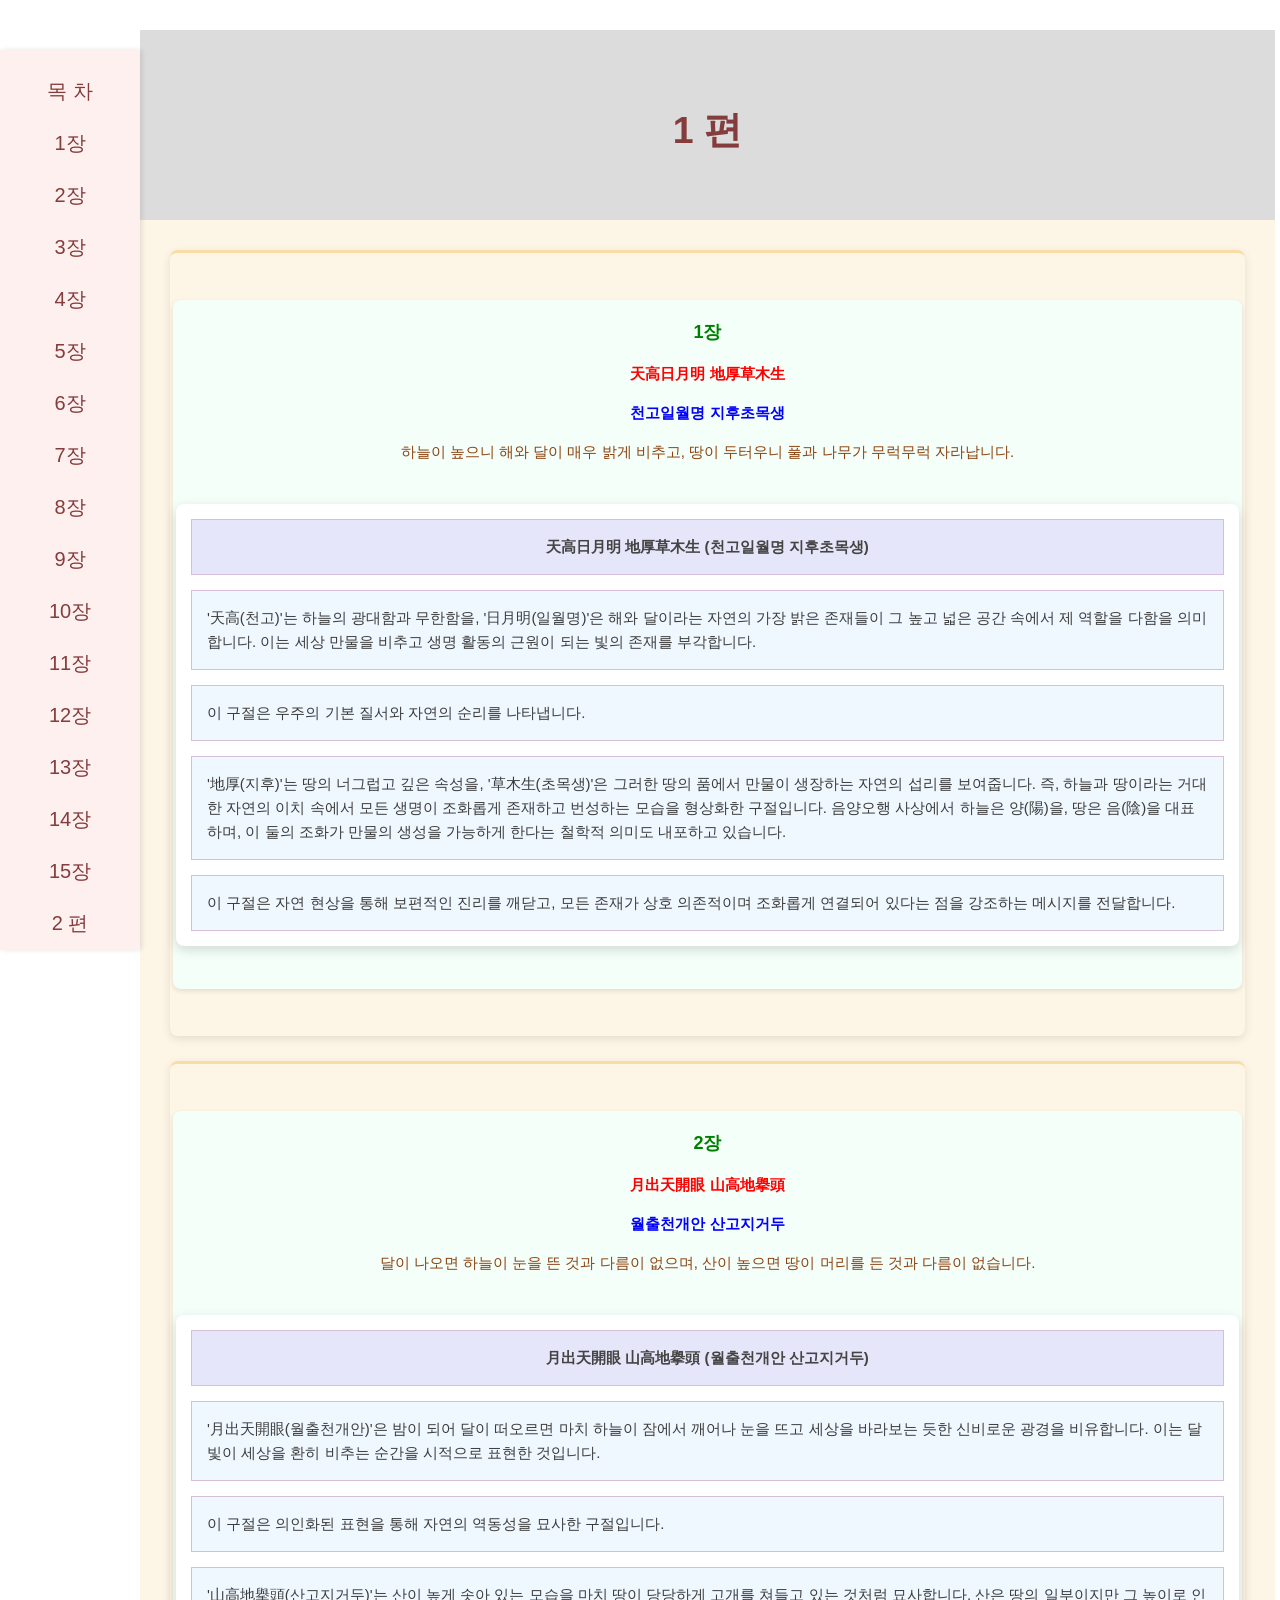
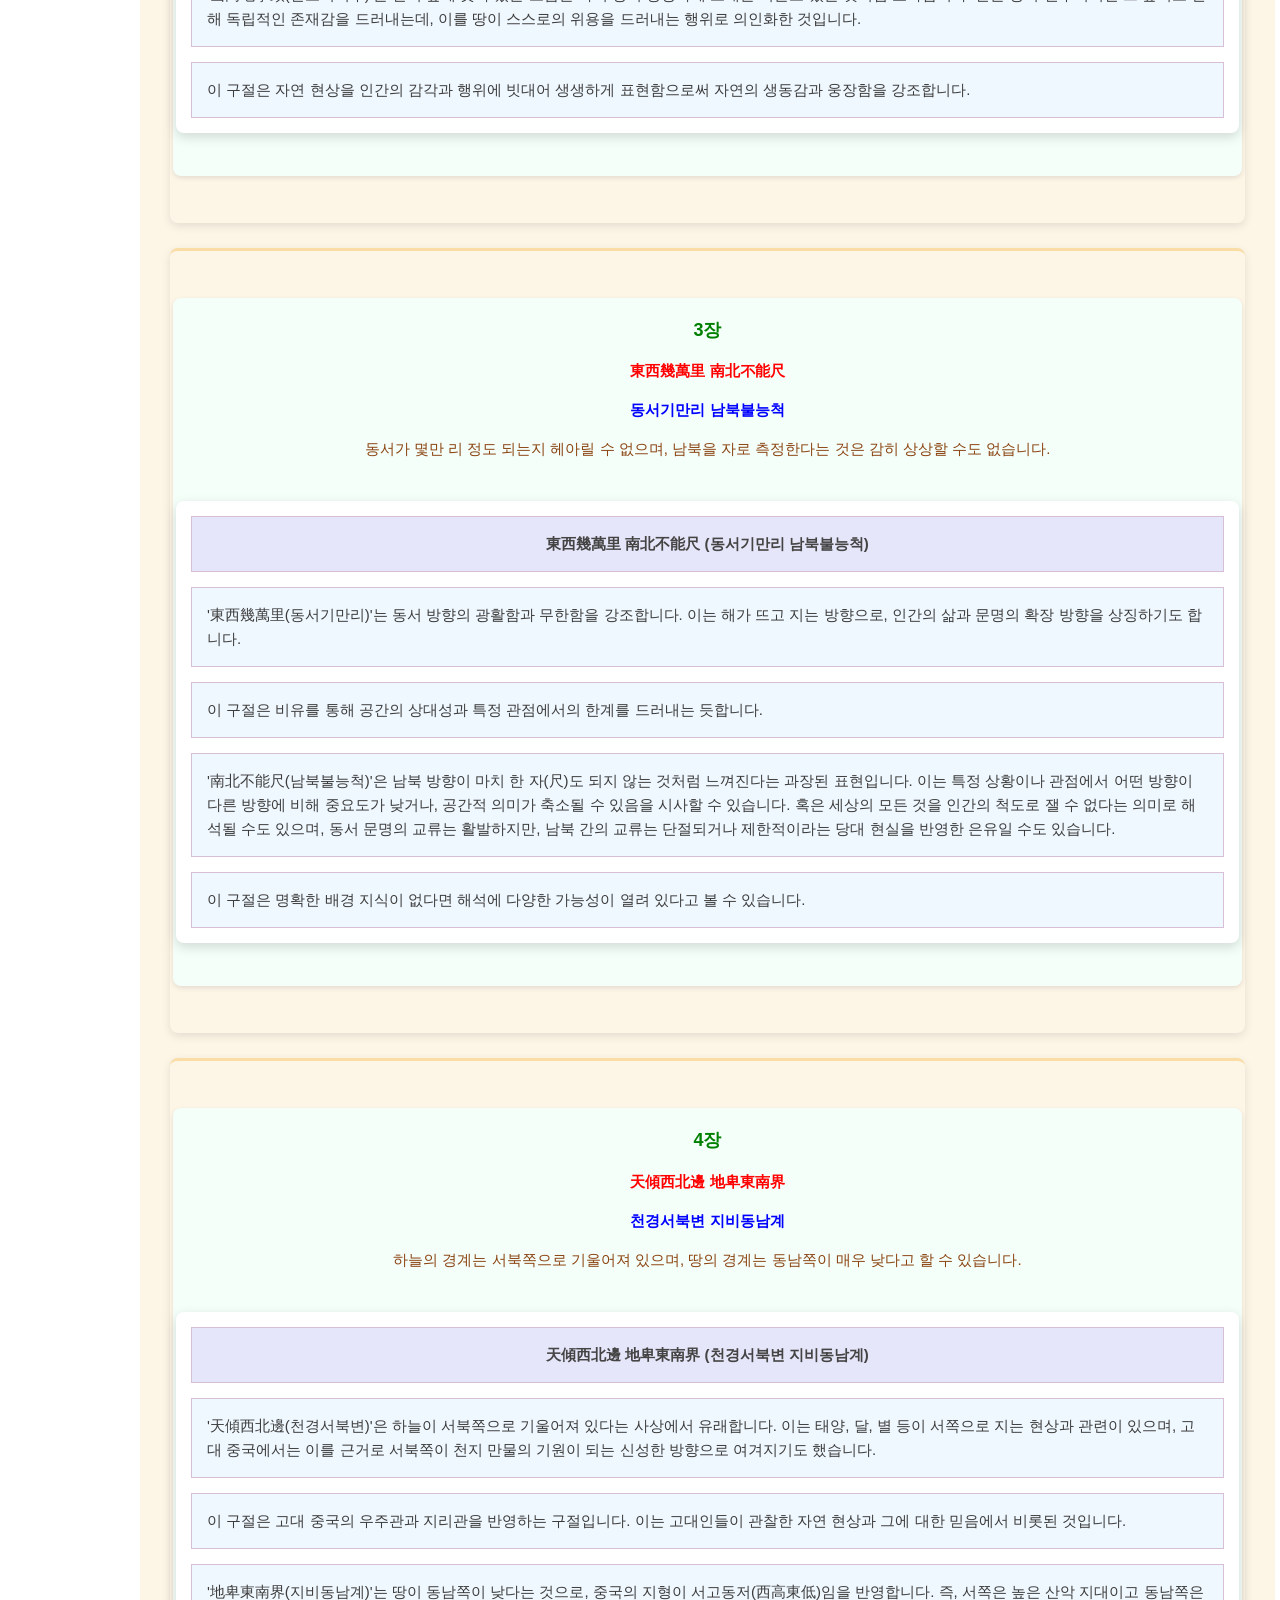
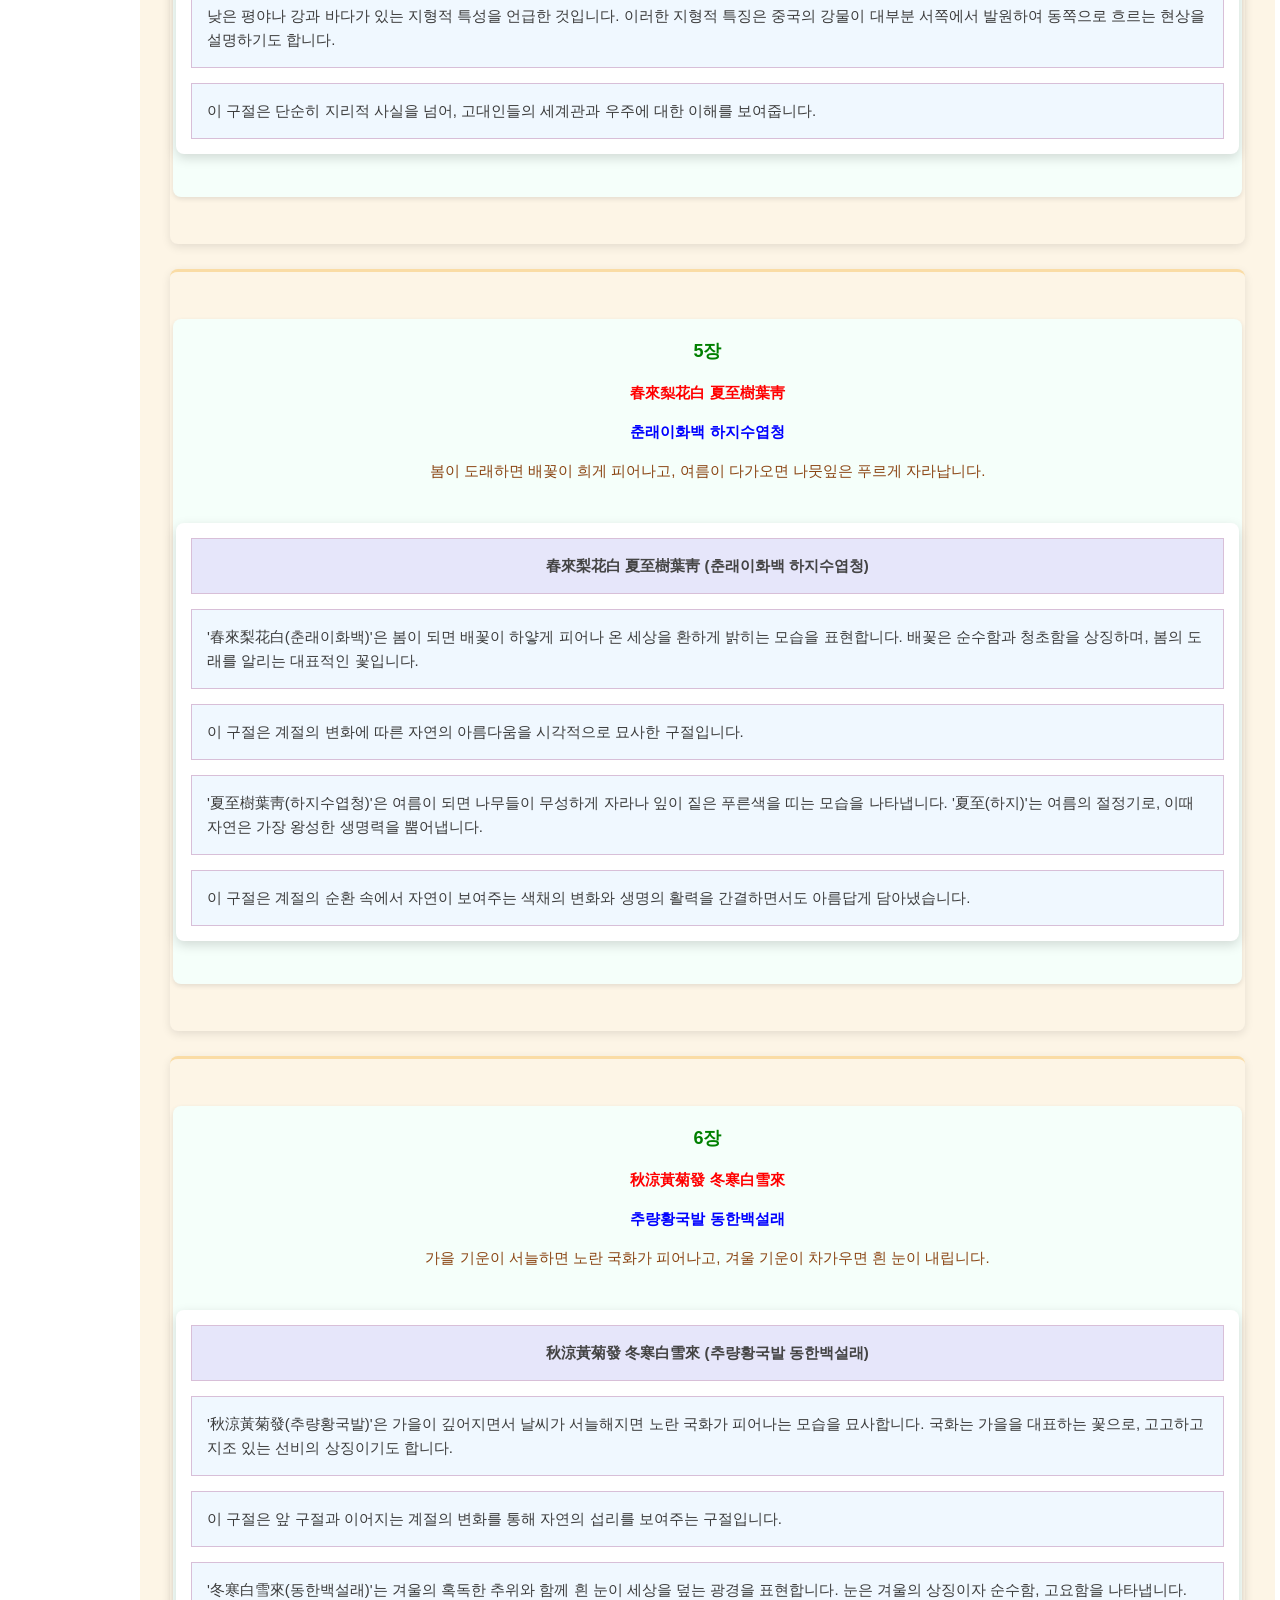
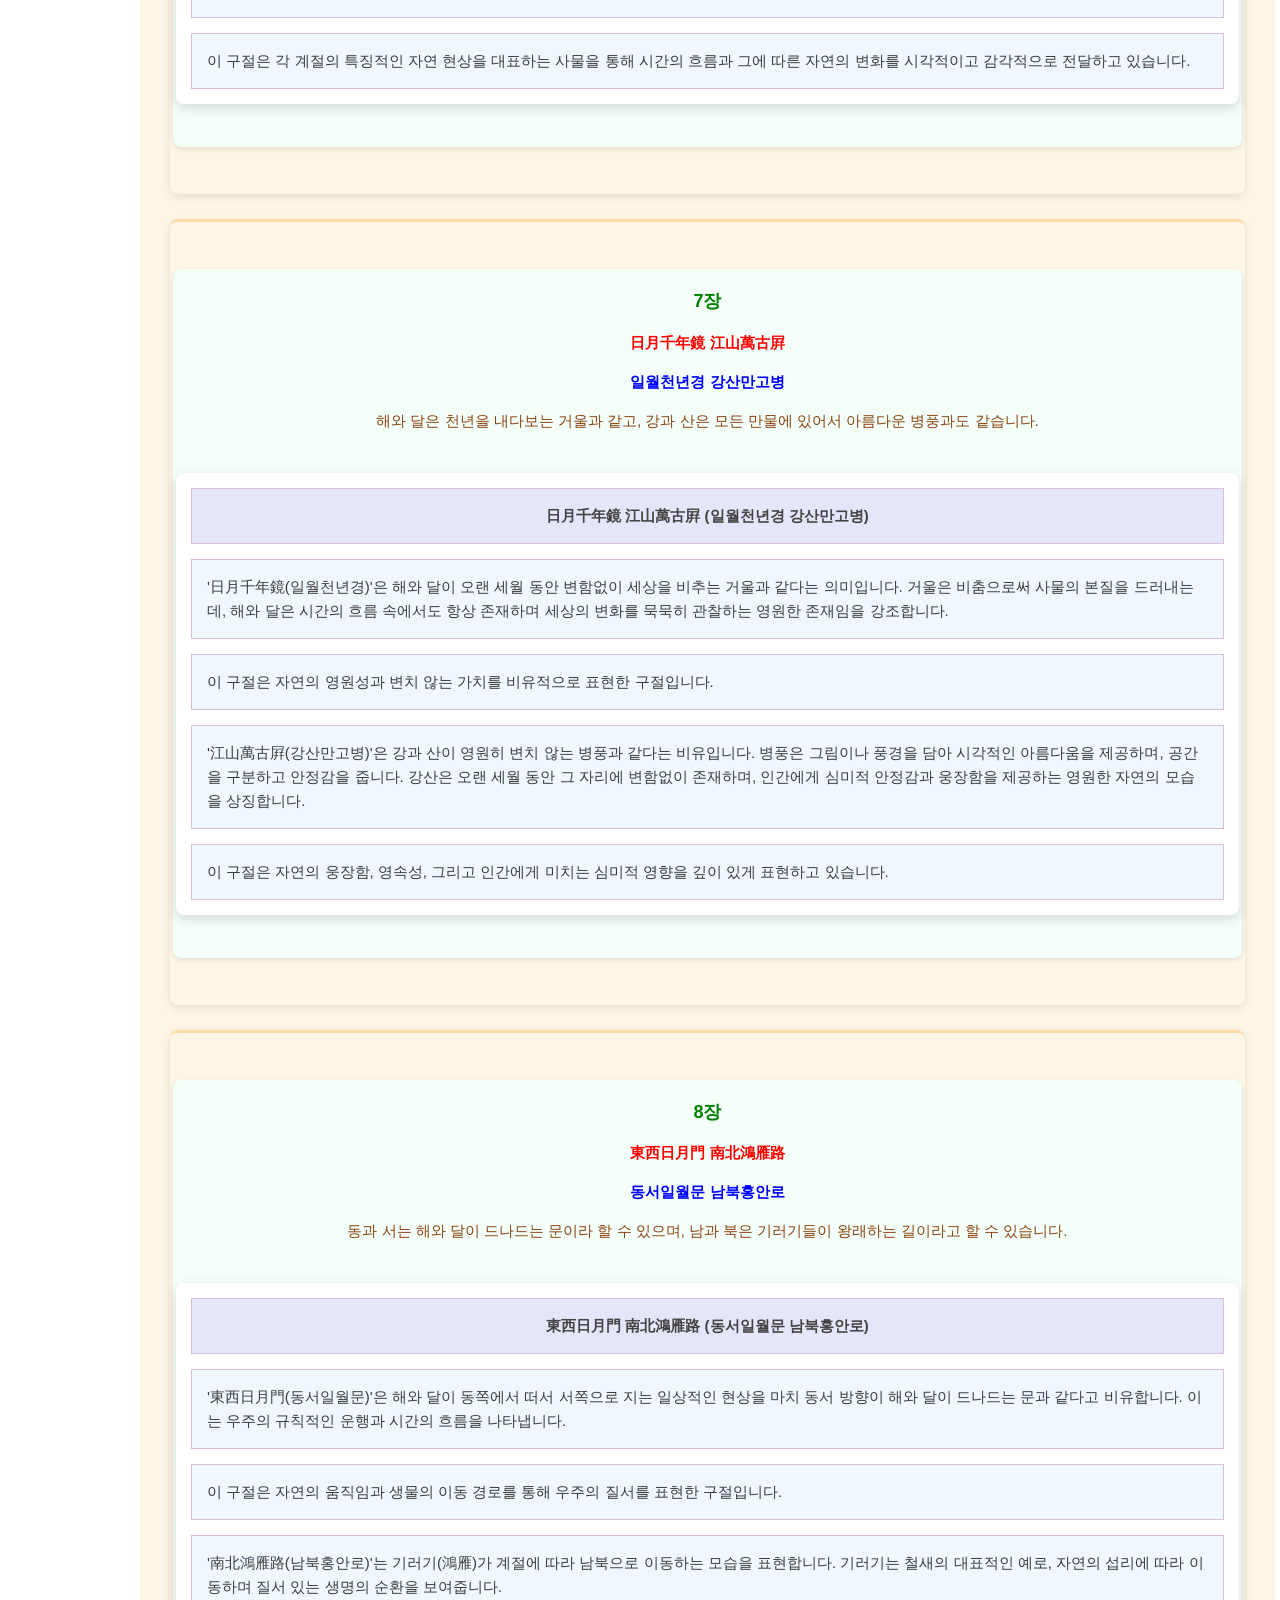
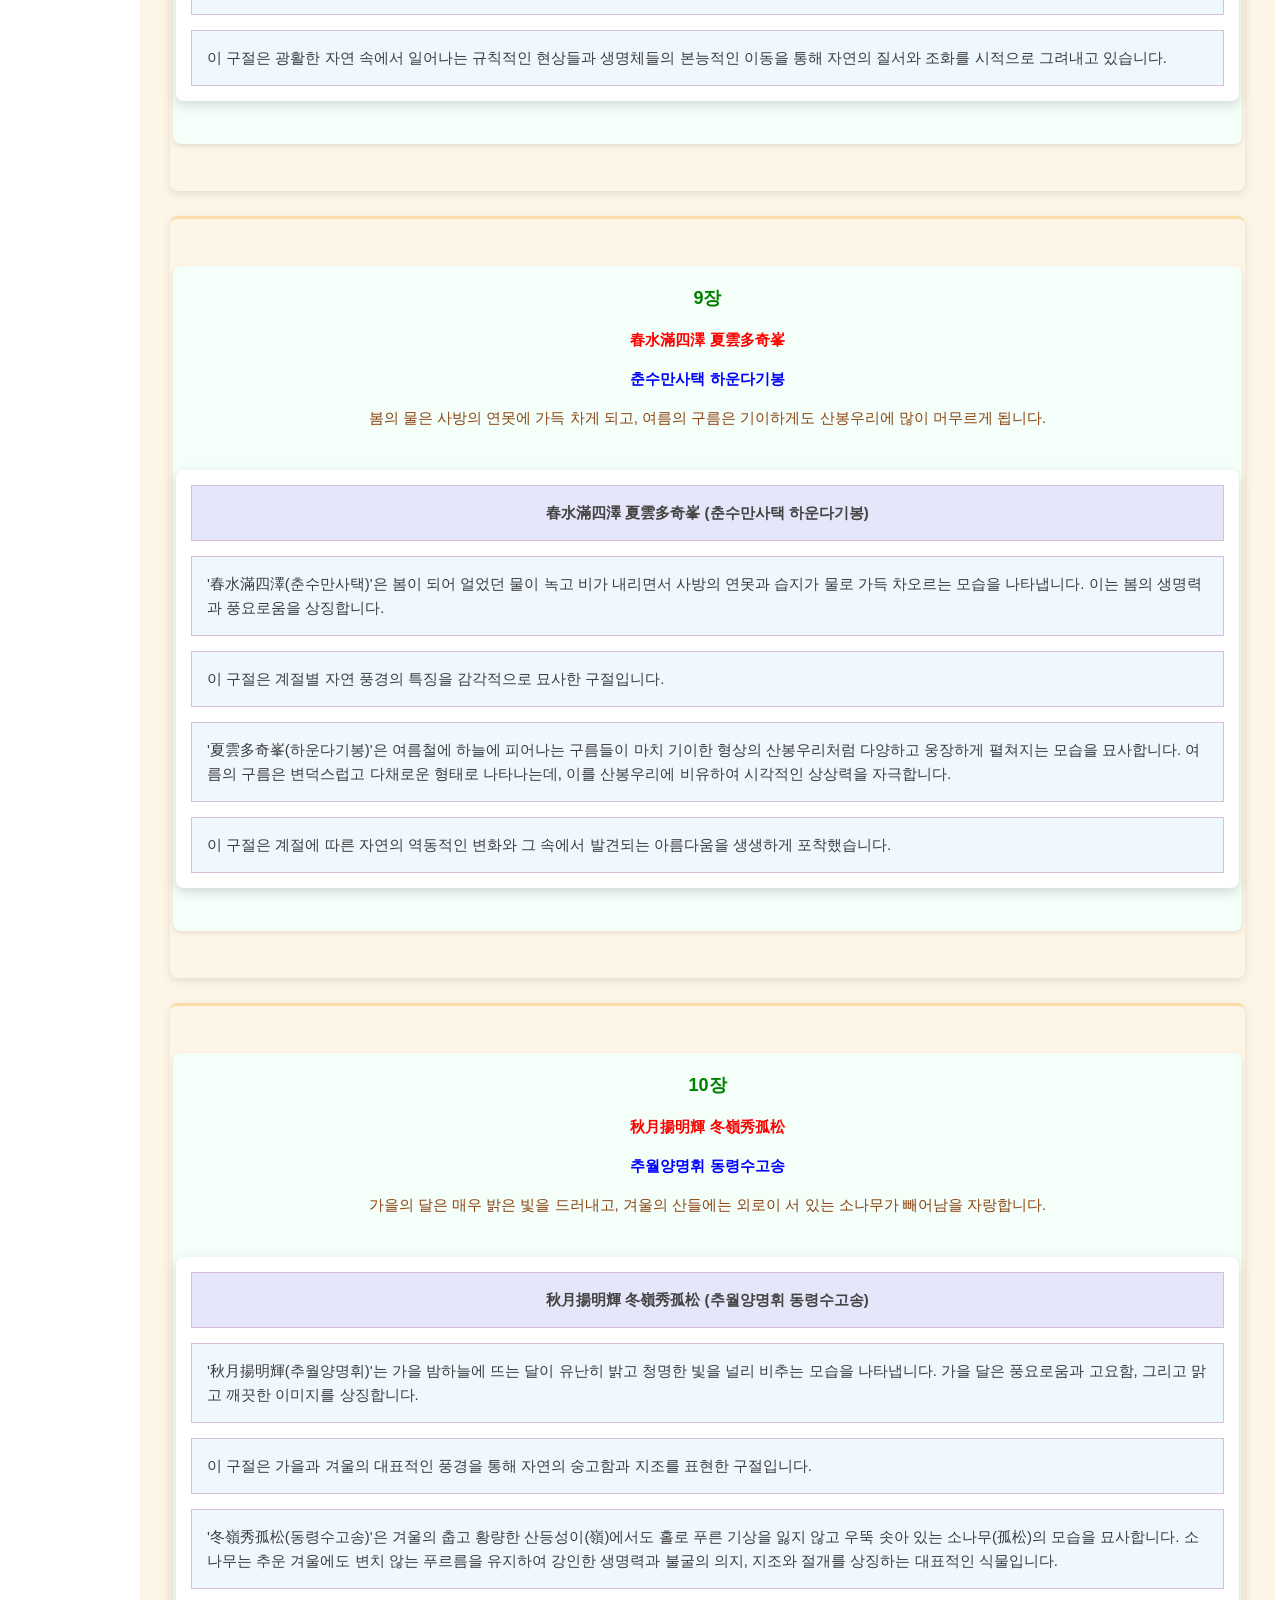
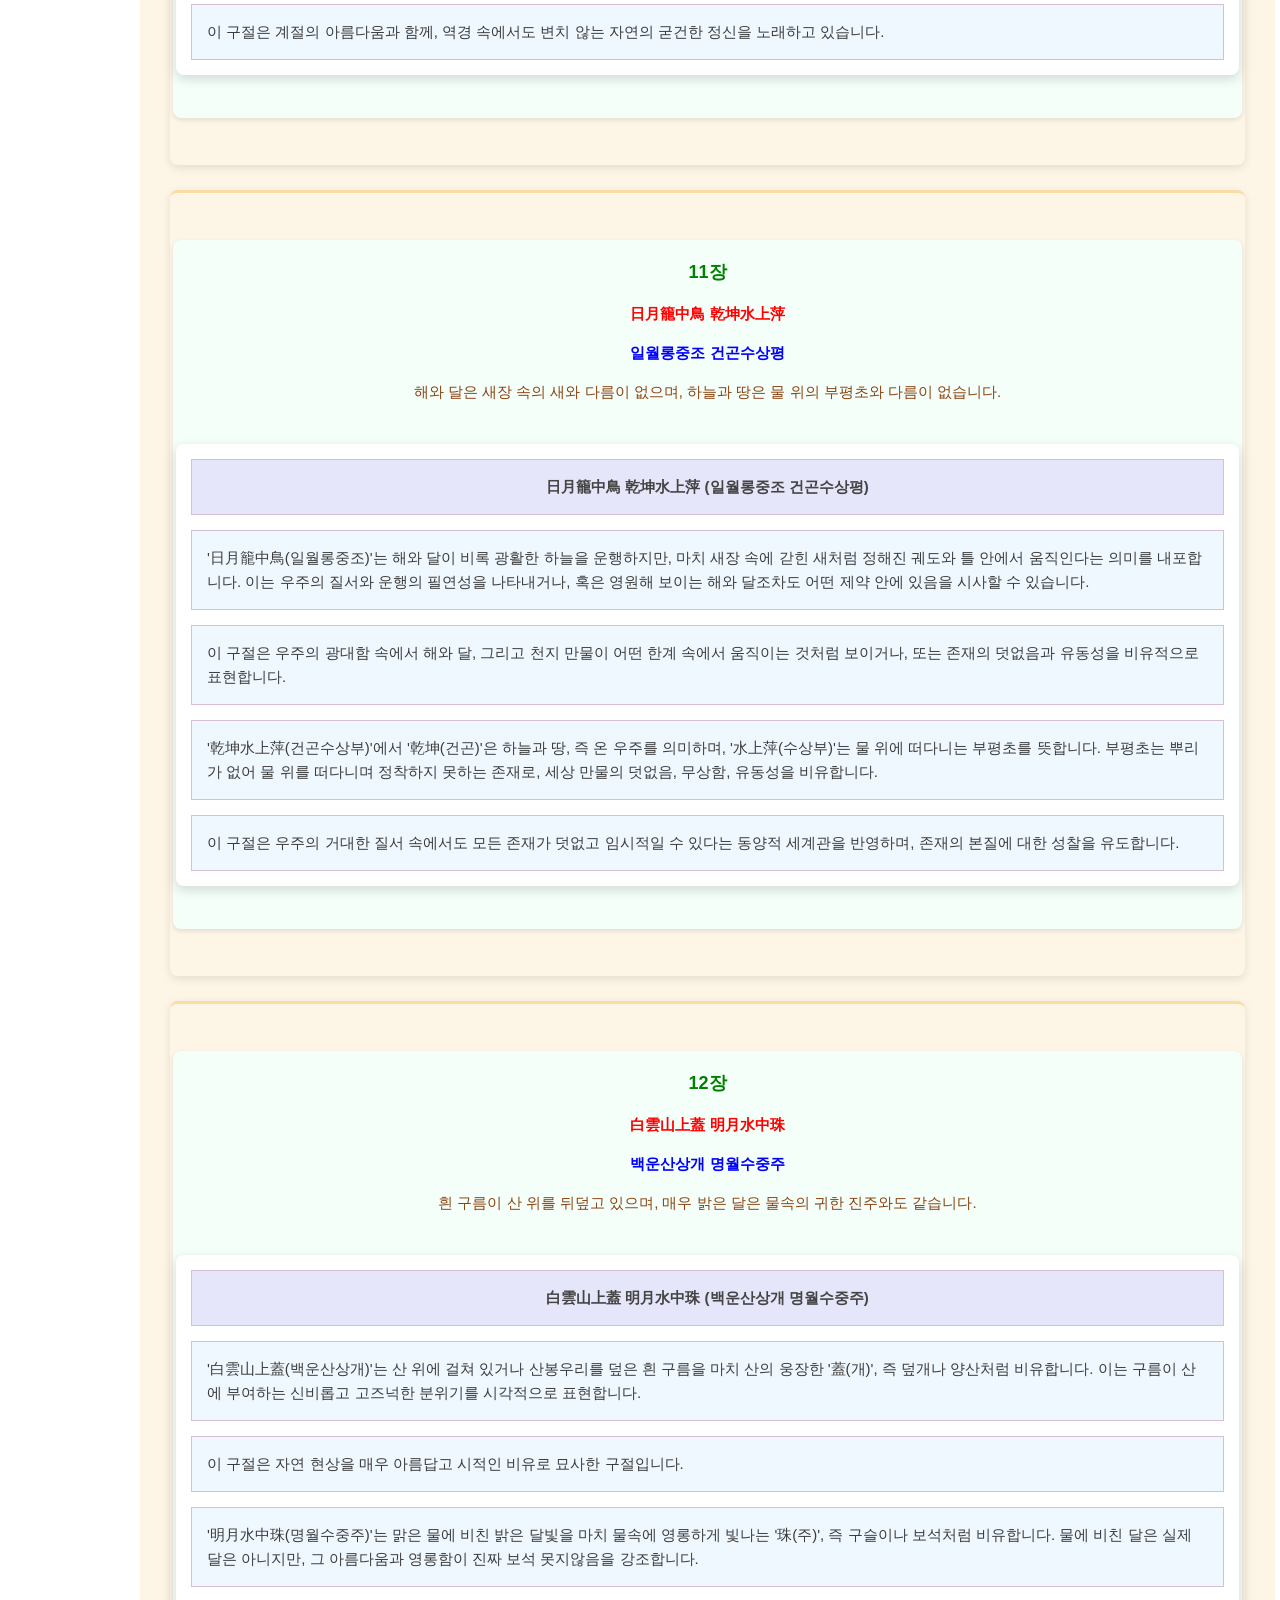
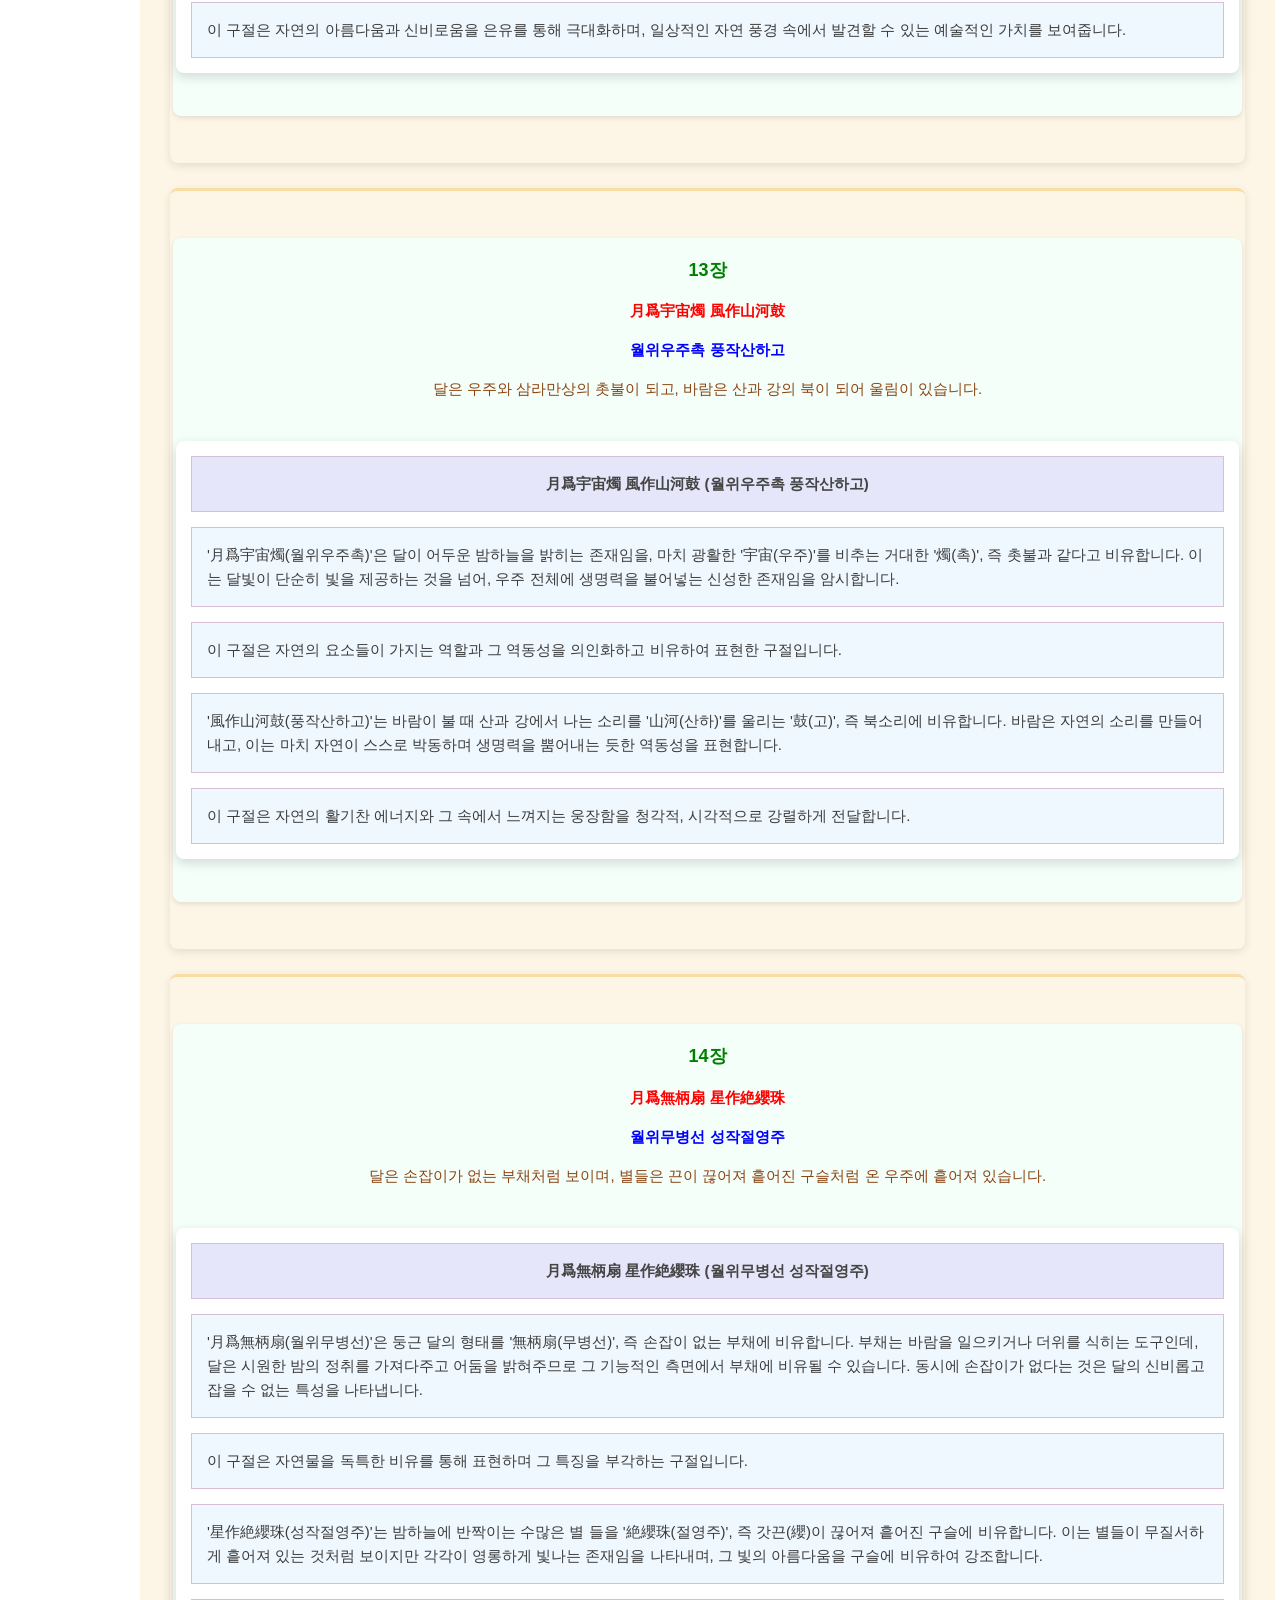
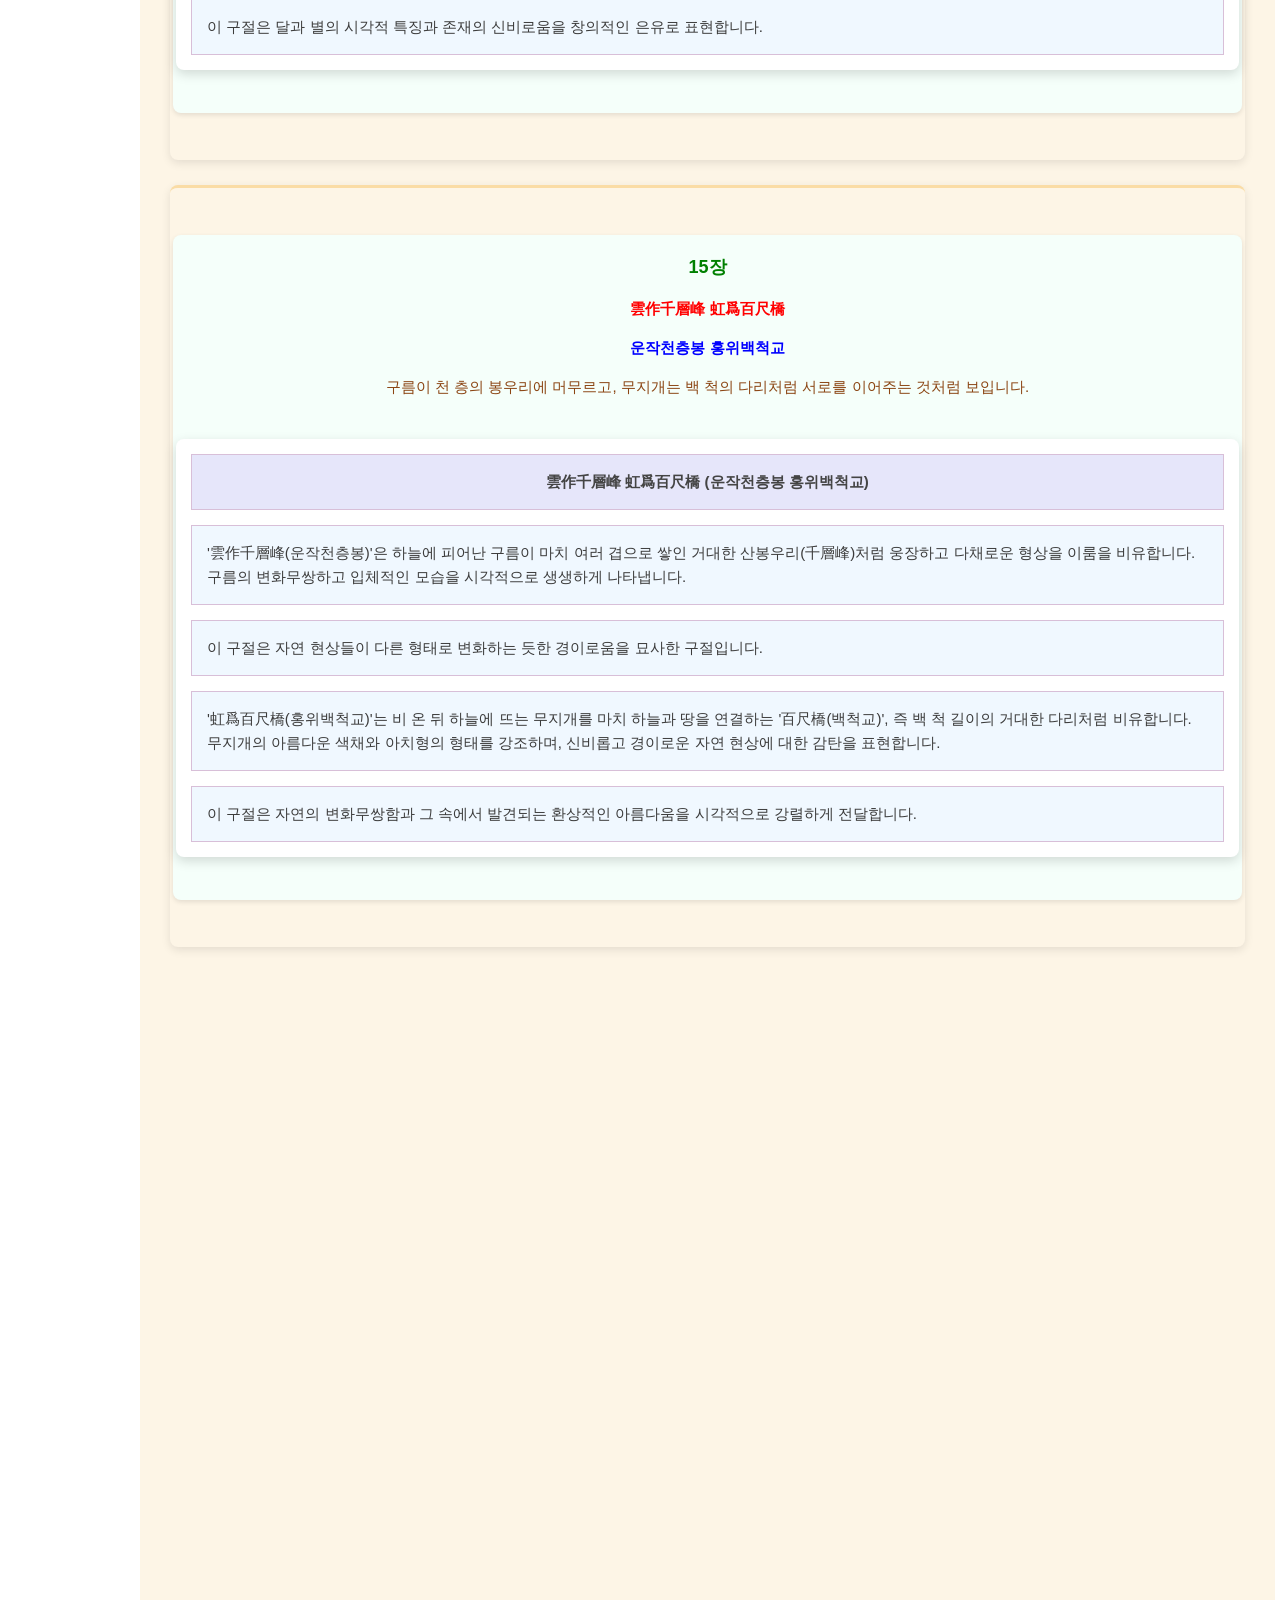
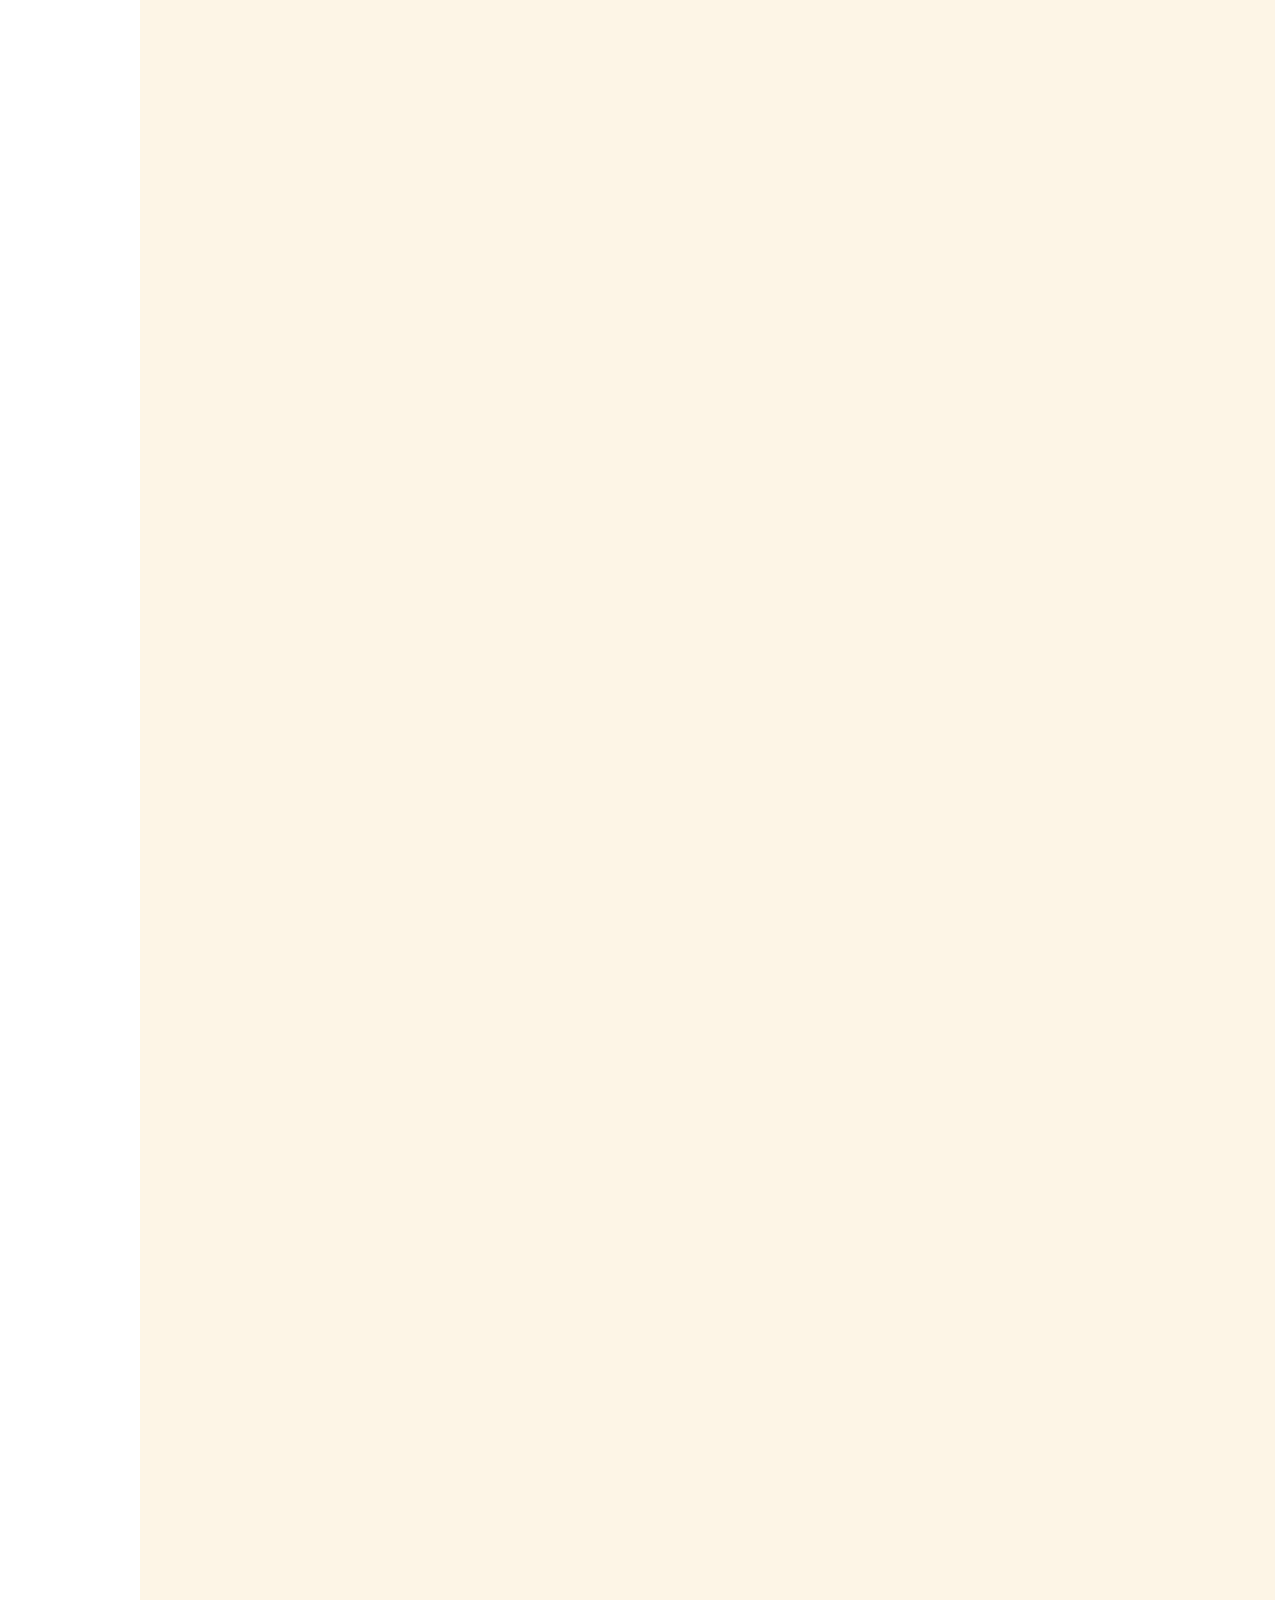
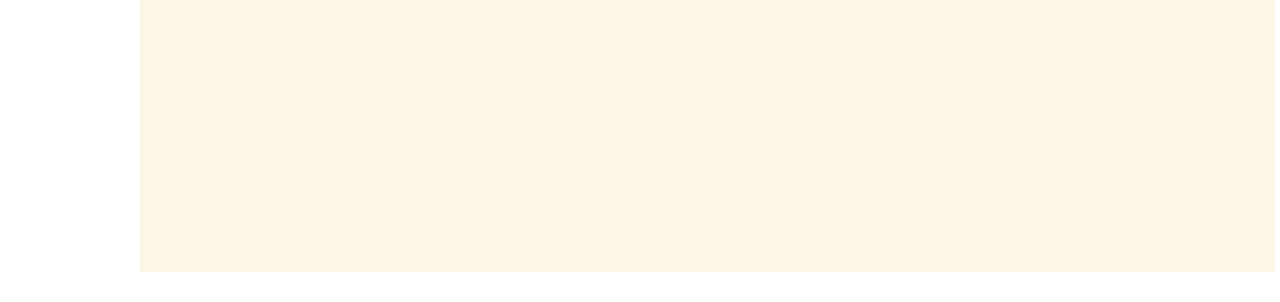
==== contents-1.html @ d99f252d "추구집 업데이트 광고 업데이트" ====
<!DOCTYPE html>
<html lang="ko">
<head>
    <meta charset="UTF-8">
    <meta name="viewport" content="width=device-width, initial-scale=1.0">
    <meta name="description" content="옛날 시인들이 쓴 유명한 시 가운데서 학생들이 본받을 만한 좋은 구절만을 뽑아놓은 작자 미상의 한자교재">
    <!-- Google tag (gtag.js) -->
    <script async src="https://www.googletagmanager.com/gtag/js?id=G-24K3BL5ZW8"></script>
    <script>
        window.dataLayer = window.dataLayer || [];
        function gtag(){dataLayer.push(arguments);}
        gtag('js', new Date());

        gtag('config', 'G-24K3BL5ZW8');
    </script>
    <title>추구집 1편 - 각 구절이 5언 절구로 이루어진 한자교재(원문ㆍ전문ㆍ해설ㆍ뜻풀이)</title>
    <link rel="stylesheet" href="style.css" />
</head>
<body>
  <div class="sidenav">
    <a href="index.html">목 차</a>
    <nav>
      <a href="#section1">1장</a>
      <a href="#section2">2장</a>
      <a href="#section3">3장</a>
      <a href="#section4">4장</a>
      <a href="#section5">5장</a>
      <a href="#section6">6장</a>
      <a href="#section7">7장</a>
      <a href="#section8">8장</a>
      <a href="#section9">9장</a>
      <a href="#section10">10장</a>
      <a href="#section11">11장</a>
      <a href="#section12">12장</a>
      <a href="#section13">13장</a>
      <a href="#section14">14장</a>
      <a href="#section15">15장</a>
      <a href="contents-2.html">2 편</a>
    </nav >
  </div>  

  <div class="main">

    <button onclick="topFunction()" id="myBtn" title="Go to top">Top</button>

    <div style="background-color:#dcdcdc;color:#9E5A5A;padding:30px"><h1>1 편</h1></div>
    <div style="background-color:#FDF5E6;color:#3c3c3c;padding:30px 30px 2500px">
      
      <section id="section1">
          <div class="text_box">
            <p><span id="first" class="js">1장</span></p> 
            <div class="js">天高日月明 地厚草木生</div> 
            <P><span>천고일월명 지후초목생</span></p>
            <p>하늘이 높으니 해와 달이 매우 밝게 비추고, 땅이 두터우니 풀과 나무가 무럭무럭 자라납니다.</p>
            <div2>
            <table>
              <thead>
                  <tr>
                    <th>天高日月明 地厚草木生 (천고일월명 지후초목생)</th>
                  </tr>
              </thead>
              <tbody>
                  <tr>
                    <td>'天高(천고)'는 하늘의 광대함과 무한함을, '日月明(일월명)'은 해와 달이라는 자연의 가장 밝은 존재들이 그 높고 넓은 공간 속에서 제 역할을 다함을 의미합니다. 이는 세상 만물을 비추고 생명 활동의 근원이 되는 빛의 존재를 부각합니다.</td>
                  </tr>
                  <tr>
                    <td>이 구절은 우주의 기본 질서와 자연의 순리를 나타냅니다.</td>
                  </tr>
                  <tr>
                    <td>'地厚(지후)'는 땅의 너그럽고 깊은 속성을, '草木生(초목생)'은 그러한 땅의 품에서 만물이 생장하는 자연의 섭리를 보여줍니다. 즉, 하늘과 땅이라는 거대한 자연의 이치 속에서 모든 생명이 조화롭게 존재하고 번성하는 모습을 형상화한 구절입니다. 음양오행 사상에서 하늘은 양(陽)을, 땅은 음(陰)을 대표하며, 이 둘의 조화가 만물의 생성을 가능하게 한다는 철학적 의미도 내포하고 있습니다.</td>
                  </tr>
                  <tr>
                    <td>이 구절은 자연 현상을 통해 보편적인 진리를 깨닫고, 모든 존재가 상호 의존적이며 조화롭게 연결되어 있다는 점을 강조하는 메시지를 전달합니다.</td>
                  </tr>
              </tbody>
            </table>   
            </div2>
          </div>      
      </section>

      <section id="section2">
          <div class="text_box">
            <p><span id="first" class="js">2장</span></p> 
            <div class="js">月出天開眼 山高地擧頭</div>
            <P><span>월출천개안 산고지거두</span></p> 
            <P>달이 나오면 하늘이 눈을 뜬 것과 다름이 없으며, 산이 높으면 땅이 머리를 든 것과 다름이 없습니다.</p>
            <div2>
            <table>
              <thead>
                  <tr>
                    <th>月出天開眼 山高地擧頭 (월출천개안 산고지거두)</th>
                  </tr>
              </thead>
              <tbody>
                  <tr>
                    <td>'月出天開眼(월출천개안)'은 밤이 되어 달이 떠오르면 마치 하늘이 잠에서 깨어나 눈을 뜨고 세상을 바라보는 듯한 신비로운 광경을 비유합니다. 이는 달빛이 세상을 환히 비추는 순간을 시적으로 표현한 것입니다.</td>
                  </tr>
                  <tr>
                    <td>이 구절은 의인화된 표현을 통해 자연의 역동성을 묘사한 구절입니다.</td>
                  </tr>
                  <tr>
                    <td>'山高地擧頭(산고지거두)'는 산이 높게 솟아 있는 모습을 마치 땅이 당당하게 고개를 쳐들고 있는 것처럼 묘사합니다. 산은 땅의 일부이지만 그 높이로 인해 독립적인 존재감을 드러내는데, 이를 땅이 스스로의 위용을 드러내는 행위로 의인화한 것입니다.</td>
                  </tr>
                   <tr>
                    <td>이 구절은 자연 현상을 인간의 감각과 행위에 빗대어 생생하게 표현함으로써 자연의 생동감과 웅장함을 강조합니다.</td>
                  </tr>
              </tbody>
            </table>   
            </div2>
          </div>
      </section>

      <section id="section3">
          <div class="text_box">
            <p><span id="first" class="js">3장</span></p> 
            <div class="js">東西幾萬里 南北不能尺</div>
            <P><span>동서기만리 남북불능척</span></p> 
            <P>동서가 몇만 리 정도 되는지 헤아릴 수 없으며, 남북을 자로 측정한다는 것은 감히 상상할 수도 없습니다.</p>
            <div2>
            <table>
              <thead>
                  <tr>
                    <th>東西幾萬里 南北不能尺 (동서기만리 남북불능척)</th>
                  </tr>
              </thead>
              <tbody>
                  <tr>
                    <td>'東西幾萬里(동서기만리)'는 동서 방향의 광활함과 무한함을 강조합니다. 이는 해가 뜨고 지는 방향으로, 인간의 삶과 문명의 확장 방향을 상징하기도 합니다.</td>
                  </tr>
                  <tr>
                    <td>이 구절은 비유를 통해 공간의 상대성과 특정 관점에서의 한계를 드러내는 듯합니다.</td>
                  </tr>
                  <tr>
                    <td>'南北不能尺(남북불능척)'은 남북 방향이 마치 한 자(尺)도 되지 않는 것처럼 느껴진다는 과장된 표현입니다. 이는 특정 상황이나 관점에서 어떤 방향이 다른 방향에 비해 중요도가 낮거나, 공간적 의미가 축소될 수 있음을 시사할 수 있습니다. 혹은 세상의 모든 것을 인간의 척도로 잴 수 없다는 의미로 해석될 수도 있으며, 동서 문명의 교류는 활발하지만, 남북 간의 교류는 단절되거나 제한적이라는 당대 현실을 반영한 은유일 수도 있습니다.</td>
                  </tr>
                   <tr>
                    <td>이 구절은 명확한 배경 지식이 없다면 해석에 다양한 가능성이 열려 있다고 볼 수 있습니다.</td>
                  </tr>
              </tbody>
            </table>   
            </div2>
          </div>
      </section>

      <section id="section4">
          <div class="text_box">
            <p><span id="first" class="js">4장</span></p> 
            <div class="js">天傾西北邊 地卑東南界</div> 
            <P><span>천경서북변 지비동남계</span></p>
            <p>하늘의 경계는 서북쪽으로 기울어져 있으며, 땅의 경계는 동남쪽이 매우 낮다고 할 수 있습니다.</p>
            <div2>
            <table>
              <thead>
                  <tr>
                    <th>天傾西北邊 地卑東南界 (천경서북변 지비동남계)</th>
                  </tr>
              </thead>
              <tbody> 
                  <tr>
                    <td>'天傾西北邊(천경서북변)'은 하늘이 서북쪽으로 기울어져 있다는 사상에서 유래합니다. 이는 태양, 달, 별 등이 서쪽으로 지는 현상과 관련이 있으며, 고대 중국에서는 이를 근거로 서북쪽이 천지 만물의 기원이 되는 신성한 방향으로 여겨지기도 했습니다.</td>
                  </tr>
                  <tr>
                    <td>이 구절은 고대 중국의 우주관과 지리관을 반영하는 구절입니다. 이는 고대인들이 관찰한 자연 현상과 그에 대한 믿음에서 비롯된 것입니다.</td>
                  </tr>
                  <tr>
                    <td>'地卑東南界(지비동남계)'는 땅이 동남쪽이 낮다는 것으로, 중국의 지형이 서고동저(西高東低)임을 반영합니다. 즉, 서쪽은 높은 산악 지대이고 동남쪽은 낮은 평야나 강과 바다가 있는 지형적 특성을 언급한 것입니다. 이러한 지형적 특징은 중국의 강물이 대부분 서쪽에서 발원하여 동쪽으로 흐르는 현상을 설명하기도 합니다.</td>
                  </tr>
                   <tr>
                    <td>이 구절은 단순히 지리적 사실을 넘어, 고대인들의 세계관과 우주에 대한 이해를 보여줍니다.</td>
                  </tr>
              </tbody>
            </table>   
            </div2>
          </div>
      </section>
      
      <section id="section5">
          <div class="text_box">
            <p><span id="first" class="js">5장</span></p> 
            <div class="js">春來梨花白 夏至樹葉靑</div> 
            <P><span>춘래이화백 하지수엽청</span></p>
            <p>봄이 도래하면 배꽃이 희게 피어나고, 여름이 다가오면 나뭇잎은 푸르게 자라납니다.</p>
            <div2>
            <table>
              <thead>
                  <tr>
                    <th>春來梨花白 夏至樹葉靑 (춘래이화백 하지수엽청)</th>
                  </tr>
              </thead>
              <tbody> 
                  <tr>
                    <td>'春來梨花白(춘래이화백)'은 봄이 되면 배꽃이 하얗게 피어나 온 세상을 환하게 밝히는 모습을 표현합니다. 배꽃은 순수함과 청초함을 상징하며, 봄의 도래를 알리는 대표적인 꽃입니다.</td>
                  </tr>
                  <tr>
                    <td>이 구절은 계절의 변화에 따른 자연의 아름다움을 시각적으로 묘사한 구절입니다.</td>
                  </tr>
                  <tr>
                    <td>'夏至樹葉靑(하지수엽청)'은 여름이 되면 나무들이 무성하게 자라나 잎이 짙은 푸른색을 띠는 모습을 나타냅니다. '夏至(하지)'는 여름의 절정기로, 이때 자연은 가장 왕성한 생명력을 뿜어냅니다.</td>
                  </tr>
                   <tr>
                    <td>이 구절은 계절의 순환 속에서 자연이 보여주는 색채의 변화와 생명의 활력을 간결하면서도 아름답게 담아냈습니다.</td>
                  </tr>
              </tbody>
            </table>   
            </div2>
          </div>
      </section>

      <section id="section6">
          <div class="text_box">
            <p><span id="first" class="js">6장</span></p> 
            <div class="js">秋涼黃菊發 冬寒白雪來</div> 
            <P><span>추량황국발 동한백설래</span></p>
            <p>가을 기운이 서늘하면 노란 국화가 피어나고, 겨울 기운이 차가우면 흰 눈이 내립니다.</p>
            <div2>
            <table>
              <thead>
                  <tr>
                    <th>秋涼黃菊發 冬寒白雪來 (추량황국발 동한백설래)</th>
                  </tr>
              </thead>
              <tbody>
                  <tr>
                    <td>'秋涼黃菊發(추량황국발)'은 가을이 깊어지면서 날씨가 서늘해지면 노란 국화가 피어나는 모습을 묘사합니다. 국화는 가을을 대표하는 꽃으로, 고고하고 지조 있는 선비의 상징이기도 합니다.</td>
                  </tr>
                  <tr>
                    <td>이 구절은 앞 구절과 이어지는 계절의 변화를 통해 자연의 섭리를 보여주는 구절입니다.</td>
                  </tr>
                  <tr>
                    <td>'冬寒白雪來(동한백설래)'는 겨울의 혹독한 추위와 함께 흰 눈이 세상을 덮는 광경을 표현합니다. 눈은 겨울의 상징이자 순수함, 고요함을 나타냅니다.</td>
                  </tr>
                   <tr>
                    <td>이 구절은 각 계절의 특징적인 자연 현상을 대표하는 사물을 통해 시간의 흐름과 그에 따른 자연의 변화를 시각적이고 감각적으로 전달하고 있습니다.</td>
                  </tr>
              </tbody>
            </table>   
            </div2>
          </div>
      </section>

      <section id="section7">
          <div class="text_box">
            <p><span id="first" class="js">7장</span></p> 
            <div class="js">日月千年鏡 江山萬古屛</div> 
            <P><span>일월천년경 강산만고병</span></p>
            <p>해와 달은 천년을 내다보는 거울과 같고, 강과 산은 모든 만물에 있어서 아름다운 병풍과도 같습니다.</p>
            <div2>
            <table>
              <thead>
                  <tr>
                    <th>日月千年鏡 江山萬古屛 (일월천년경 강산만고병)</th>
                  </tr>
              </thead>
              <tbody>
                  <tr>
                    <td>'日月千年鏡(일월천년경)'은 해와 달이 오랜 세월 동안 변함없이 세상을 비추는 거울과 같다는 의미입니다. 거울은 비춤으로써 사물의 본질을 드러내는데, 해와 달은 시간의 흐름 속에서도 항상 존재하며 세상의 변화를 묵묵히 관찰하는 영원한 존재임을 강조합니다.</td>
                  </tr>
                  <tr>
                    <td>이 구절은 자연의 영원성과 변치 않는 가치를 비유적으로 표현한 구절입니다.</td>
                  </tr>
                  <tr>
                    <td>'江山萬古屛(강산만고병)'은 강과 산이 영원히 변치 않는 병풍과 같다는 비유입니다. 병풍은 그림이나 풍경을 담아 시각적인 아름다움을 제공하며, 공간을 구분하고 안정감을 줍니다. 강산은 오랜 세월 동안 그 자리에 변함없이 존재하며, 인간에게 심미적 안정감과 웅장함을 제공하는 영원한 자연의 모습을 상징합니다.</td>
                  </tr>
                   <tr>
                    <td>이 구절은 자연의 웅장함, 영속성, 그리고 인간에게 미치는 심미적 영향을 깊이 있게 표현하고 있습니다.</td>
                  </tr>
              </tbody>
            </table>   
            </div2>
          </div>
      </section>

      <section id="section8">
          <div class="text_box">
            <p><span id="first" class="js">8장</span></p> 
            <div class="js">東西日月門 南北鴻雁路</div> 
            <P><span>동서일월문 남북홍안로</span></p>
            <p>동과 서는 해와 달이 드나드는 문이라 할 수 있으며, 남과 북은 기러기들이 왕래하는 길이라고 할 수 있습니다.</p>
            <div2>
            <table>
              <thead>
                  <tr>
                    <th>東西日月門 南北鴻雁路 (동서일월문 남북홍안로)</th>
                  </tr>
              </thead>
              <tbody>
                  <tr>
                    <td>'東西日月門(동서일월문)'은 해와 달이 동쪽에서 떠서 서쪽으로 지는 일상적인 현상을 마치 동서 방향이 해와 달이 드나드는 문과 같다고 비유합니다. 이는 우주의 규칙적인 운행과 시간의 흐름을 나타냅니다.</td>
                  </tr>
                  <tr>
                    <td>이 구절은 자연의 움직임과 생물의 이동 경로를 통해 우주의 질서를 표현한 구절입니다.</td>
                  </tr>
                  <tr>
                    <td>'南北鴻雁路(남북홍안로)'는 기러기(鴻雁)가 계절에 따라 남북으로 이동하는 모습을 표현합니다. 기러기는 철새의 대표적인 예로, 자연의 섭리에 따라 이동하며 질서 있는 생명의 순환을 보여줍니다.</td>
                  </tr>
                   <tr>
                    <td>이 구절은 광활한 자연 속에서 일어나는 규칙적인 현상들과 생명체들의 본능적인 이동을 통해 자연의 질서와 조화를 시적으로 그려내고 있습니다.</td>
                  </tr>
              </tbody>
            </table>   
            </div2>
          </div>
      </section>

      <section id="section9">
          <div class="text_box">
            <p><span id="first" class="js">9장</span></p> 
            <div class="js">春水滿四澤 夏雲多奇峯</div> 
            <P><span>춘수만사택 하운다기봉</span></p>
            <p>봄의 물은 사방의 연못에 가득 차게 되고, 여름의 구름은 기이하게도 산봉우리에 많이 머무르게 됩니다.</p>
            <div2>
            <table>
              <thead>
                  <tr>
                    <th>春水滿四澤 夏雲多奇峯 (춘수만사택 하운다기봉)</th>
                  </tr>
              </thead>
              <tbody>
                  <tr>
                    <td>'春水滿四澤(춘수만사택)'은 봄이 되어 얼었던 물이 녹고 비가 내리면서 사방의 연못과 습지가 물로 가득 차오르는 모습을 나타냅니다. 이는 봄의 생명력과 풍요로움을 상징합니다.</td>
                  </tr>
                  <tr>
                    <td>이 구절은 계절별 자연 풍경의 특징을 감각적으로 묘사한 구절입니다.</td>
                  </tr>
                  <tr>
                    <td>'夏雲多奇峯(하운다기봉)'은 여름철에 하늘에 피어나는 구름들이 마치 기이한 형상의 산봉우리처럼 다양하고 웅장하게 펼쳐지는 모습을 묘사합니다. 여름의 구름은 변덕스럽고 다채로운 형태로 나타나는데, 이를 산봉우리에 비유하여 시각적인 상상력을 자극합니다.</td>
                  </tr>
                   <tr>
                    <td>이 구절은 계절에 따른 자연의 역동적인 변화와 그 속에서 발견되는 아름다움을 생생하게 포착했습니다.</td>
                  </tr>
              </tbody>
            </table>   
            </div2>
          </div>
      </section>

      <section id="section10">
          <div class="text_box">
            <p><span id="first" class="js">10장</span></p> 
            <div class="js">秋月揚明輝 冬嶺秀孤松</div> 
            <P><span>추월양명휘 동령수고송</span></p>
            <p>가을의 달은 매우 밝은 빛을 드러내고, 겨울의 산들에는 외로이 서 있는 소나무가 빼어남을 자랑합니다.</p>
            <div2>
            <table>
              <thead>
                  <tr>
                    <th>秋月揚明輝 冬嶺秀孤松 (추월양명휘 동령수고송)</th>
                  </tr>
              </thead>
              <tbody>
                  <tr>
                    <td>'秋月揚明輝(추월양명휘)'는 가을 밤하늘에 뜨는 달이 유난히 밝고 청명한 빛을 널리 비추는 모습을 나타냅니다. 가을 달은 풍요로움과 고요함, 그리고 맑고 깨끗한 이미지를 상징합니다.</td>
                  </tr>
                   <tr>
                    <td>이 구절은 가을과 겨울의 대표적인 풍경을 통해 자연의 숭고함과 지조를 표현한 구절입니다.</td>
                  </tr>
                  <tr>
                    <td>'冬嶺秀孤松(동령수고송)'은 겨울의 춥고 황량한 산등성이(嶺)에서도 홀로 푸른 기상을 잃지 않고 우뚝 솟아 있는 소나무(孤松)의 모습을 묘사합니다. 소나무는 추운 겨울에도 변치 않는 푸르름을 유지하여 강인한 생명력과 불굴의 의지, 지조와 절개를 상징하는 대표적인 식물입니다.</td>
                  </tr>
                   <tr>
                    <td>이 구절은 계절의 아름다움과 함께, 역경 속에서도 변치 않는 자연의 굳건한 정신을 노래하고 있습니다.</td>
                  </tr>
              </tbody>
            </table>   
            </div2>
          </div>
      </section>

      <section id="section11">
          <div class="text_box">
            <p><span id="first" class="js">11장</span></p> 
            <div class="js">日月籠中鳥 乾坤水上萍</div> 
            <P><span>일월롱중조 건곤수상평</span></p>
            <p>해와 달은 새장 속의 새와 다름이 없으며, 하늘과 땅은 물 위의 부평초와 다름이 없습니다.</p>
            <div2>
            <table>
              <thead>
                  <tr>
                    <th>日月籠中鳥 乾坤水上萍 (일월롱중조 건곤수상평)</th>
                  </tr>
              </thead>
              <tbody>
                  <tr>
                    <td>'日月籠中鳥(일월롱중조)'는 해와 달이 비록 광활한 하늘을 운행하지만, 마치 새장 속에 갇힌 새처럼 정해진 궤도와 틀 안에서 움직인다는 의미를 내포합니다. 이는 우주의 질서와 운행의 필연성을 나타내거나, 혹은 영원해 보이는 해와 달조차도 어떤 제약 안에 있음을 시사할 수 있습니다.</td>
                  </tr>
                  <tr>
                    <td>이 구절은 우주의 광대함 속에서 해와 달, 그리고 천지 만물이 어떤 한계 속에서 움직이는 것처럼 보이거나, 또는 존재의 덧없음과 유동성을 비유적으로 표현합니다.</td>
                  </tr>
                  <tr>
                    <td>'乾坤水上萍(건곤수상부)'에서 '乾坤(건곤)'은 하늘과 땅, 즉 온 우주를 의미하며, '水上萍(수상부)'는 물 위에 떠다니는 부평초를 뜻합니다. 부평초는 뿌리가 없어 물 위를 떠다니며 정착하지 못하는 존재로, 세상 만물의 덧없음, 무상함, 유동성을 비유합니다.</td>
                  </tr>
                   <tr>
                    <td>이 구절은 우주의 거대한 질서 속에서도 모든 존재가 덧없고 임시적일 수 있다는 동양적 세계관을 반영하며, 존재의 본질에 대한 성찰을 유도합니다.</td>
                  </tr>
              </tbody>
            </table>   
            </div2>
          </div>
      </section>

      <section id="section12">
          <div class="text_box">
            <p><span id="first" class="js">12장</span></p> 
            <div class="js">白雲山上蓋 明月水中珠</div> 
            <P><span>백운산상개 명월수중주</span></p>
            <p>흰 구름이 산 위를 뒤덮고 있으며, 매우 밝은 달은 물속의 귀한 진주와도 같습니다.</p>
            <div2>
            <table>
              <thead>
                  <tr>
                    <th>白雲山上蓋 明月水中珠 (백운산상개 명월수중주)</th>
                  </tr>
              </thead>
              <tbody>
                  <tr>
                    <td>'白雲山上蓋(백운산상개)'는 산 위에 걸쳐 있거나 산봉우리를 덮은 흰 구름을 마치 산의 웅장한 '蓋(개)', 즉 덮개나 양산처럼 비유합니다. 이는 구름이 산에 부여하는 신비롭고 고즈넉한 분위기를 시각적으로 표현합니다.</td>
                  </tr>
                  <tr>
                    <td>이 구절은 자연 현상을 매우 아름답고 시적인 비유로 묘사한 구절입니다.</td>
                  </tr>
                  <tr>
                    <td>'明月水中珠(명월수중주)'는 맑은 물에 비친 밝은 달빛을 마치 물속에 영롱하게 빛나는 '珠(주)', 즉 구슬이나 보석처럼 비유합니다. 물에 비친 달은 실제 달은 아니지만, 그 아름다움과 영롱함이 진짜 보석 못지않음을 강조합니다.</td>
                  </tr>
                   <tr>
                    <td>이 구절은 자연의 아름다움과 신비로움을 은유를 통해 극대화하며, 일상적인 자연 풍경 속에서 발견할 수 있는 예술적인 가치를 보여줍니다.</td>
                  </tr>
              </tbody>
            </table>   
            </div2>
          </div>
      </section>

      <section id="section13">
          <div class="text_box">
            <p><span id="first" class="js">13장</span></p> 
            <div class="js">月爲宇宙燭 風作山河鼓</div> 
            <P><span>월위우주촉 풍작산하고</span></p>
            <p>달은 우주와 삼라만상의 촛불이 되고, 바람은 산과 강의 북이 되어 울림이 있습니다.</p>
            <div2>
            <table>
              <thead>
                  <tr>
                    <th>月爲宇宙燭 風作山河鼓 (월위우주촉 풍작산하고)</th>
                  </tr>
              </thead>
              <tbody>
                  <tr>
                    <td>'月爲宇宙燭(월위우주촉)'은 달이 어두운 밤하늘을 밝히는 존재임을, 마치 광활한 '宇宙(우주)'를 비추는 거대한 '燭(촉)', 즉 촛불과 같다고 비유합니다. 이는 달빛이 단순히 빛을 제공하는 것을 넘어, 우주 전체에 생명력을 불어넣는 신성한 존재임을 암시합니다.</td>
                  </tr>
                  <tr>
                    <td>이 구절은 자연의 요소들이 가지는 역할과 그 역동성을 의인화하고 비유하여 표현한 구절입니다.</td>
                  </tr>
                  <tr>
                    <td>'風作山河鼓(풍작산하고)'는 바람이 불 때 산과 강에서 나는 소리를 '山河(산하)'를 울리는 '鼓(고)', 즉 북소리에 비유합니다. 바람은 자연의 소리를 만들어내고, 이는 마치 자연이 스스로 박동하며 생명력을 뿜어내는 듯한 역동성을 표현합니다.</td>
                  </tr>
                   <tr>
                    <td>이 구절은 자연의 활기찬 에너지와 그 속에서 느껴지는 웅장함을 청각적, 시각적으로 강렬하게 전달합니다.</td>
                  </tr>
              </tbody>
            </table>   
            </div2>
          </div>
      </section>

      <section id="section14">
          <div class="text_box">
            <p><span id="first" class="js">14장</span></p> 
            <div class="js">月爲無柄扇 星作絶纓珠</div> 
            <P><span>월위무병선 성작절영주</span></p>
            <p>달은 손잡이가 없는 부채처럼 보이며, 별들은 끈이 끊어져 흩어진 구슬처럼 온 우주에 흩어져 있습니다.</p>
            <div2>
            <table>
              <thead>
                  <tr>
                    <th>月爲無柄扇 星作絶纓珠 (월위무병선 성작절영주)</th>
                  </tr>
              </thead>
              <tbody>
                  <tr>
                    <td>'月爲無柄扇(월위무병선)'은 둥근 달의 형태를 '無柄扇(무병선)', 즉 손잡이 없는 부채에 비유합니다. 부채는 바람을 일으키거나 더위를 식히는 도구인데, 달은 시원한 밤의 정취를 가져다주고 어둠을 밝혀주므로 그 기능적인 측면에서 부채에 비유될 수 있습니다. 동시에 손잡이가 없다는 것은 달의 신비롭고 잡을 수 없는 특성을 나타냅니다.</td>
                  </tr>
                  <tr>
                    <td>이 구절은 자연물을 독특한 비유를 통해 표현하며 그 특징을 부각하는 구절입니다.</td>
                  </tr>
                  <tr>
                    <td>'星作絶纓珠(성작절영주)'는 밤하늘에 반짝이는 수많은 별 들을 '絶纓珠(절영주)', 즉 갓끈(纓)이 끊어져 흩어진 구슬에 비유합니다. 이는 별들이 무질서하게 흩어져 있는 것처럼 보이지만 각각이 영롱하게 빛나는 존재임을 나타내며, 그 빛의 아름다움을 구슬에 비유하여 강조합니다.</td>
                  </tr>
                   <tr>
                    <td>이 구절은 달과 별의 시각적 특징과 존재의 신비로움을 창의적인 은유로 표현합니다.</td>
                  </tr>
              </tbody>
            </table>   
            </div2>
          </div>
      </section>

      <section id="section15">
          <div class="text_box">
            <p><span id="first" class="js">15장</span></p> 
            <div class="js">雲作千層峰 虹爲百尺橋</div>
            <P><span>운작천층봉 홍위백척교</span></p>
            <p>구름이 천 층의 봉우리에 머무르고, 무지개는 백 척의 다리처럼 서로를 이어주는 것처럼 보입니다.</p>
            <div2>
            <table>
              <thead>
                  <tr>
                    <th>雲作千層峰 虹爲百尺橋 (운작천층봉 홍위백척교)</th>
                  </tr>
              </thead>
              <tbody>
                  <tr>
                    <td>'雲作千層峰(운작천층봉)'은 하늘에 피어난 구름이 마치 여러 겹으로 쌓인 거대한 산봉우리(千層峰)처럼 웅장하고 다채로운 형상을 이룸을 비유합니다. 구름의 변화무쌍하고 입체적인 모습을 시각적으로 생생하게 나타냅니다.</td>
                  </tr>
                  <tr>
                    <td>이 구절은 자연 현상들이 다른 형태로 변화하는 듯한 경이로움을 묘사한 구절입니다.</td>
                  </tr>
                  <tr>
                    <td>'虹爲百尺橋(홍위백척교)'는 비 온 뒤 하늘에 뜨는 무지개를 마치 하늘과 땅을 연결하는 '百尺橋(백척교)', 즉 백 척 길이의 거대한 다리처럼 비유합니다. 무지개의 아름다운 색채와 아치형의 형태를 강조하며, 신비롭고 경이로운 자연 현상에 대한 감탄을 표현합니다.</td>
                  </tr>
                   <tr>
                    <td>이 구절은 자연의 변화무쌍함과 그 속에서 발견되는 환상적인 아름다움을 시각적으로 강렬하게 전달합니다.</td>
                  </tr>
              </tbody>
            </table>   
            </div2>
          </div>
      </section>

      <!--<h2 style="text-align:center">부 연 설 명</h2>

          <div class="slideshow-container">  
          <div class="mySlides1">
            <img src="Coding1.jpg" style="width:100%">
          </div>

          <div class="mySlides1">
            <img src="Coding2.jpg" style="width:100%">
          </div>

          <div class="mySlides1">
            <img src="Coding3.jpg" style="width:100%">
          </div>

          <div class="mySlides1">
            <img src="Coding4.jpg" style="width:100%">
          </div>

          <div class="mySlides1">
            <img src="Coding5.jpg" style="width:100%">
          </div>

          <a class="prev" onclick="plusSlides(-1, 0)">&#10094;</a>
          <a class="next" onclick="plusSlides(1, 0)">&#10095;</a>
          
          <p style="text-align:center;">훈 음</p>
        </div>
        <br><br>
        
        <div class="slideshow-container">
          <div class="mySlides2">
            <img src="Coding1.jpg" style="width:100%">
          </div>

          <div class="mySlides2">
            <img src="Coding2.jpg" style="width:100%">
          </div>

          <div class="mySlides2">
            <img src="Coding3.jpg" style="width:100%">
          </div>
          
          <div class="mySlides2">
            <img src="Coding4.jpg" style="width:100%">
          </div>

          <div class="mySlides2">
            <img src="Coding5.jpg" style="width:100%">
          </div>

          <a class="prev" onclick="plusSlides(-1, 1)">&#10094;</a>
          <a class="next" onclick="plusSlides(1, 1)">&#10095;</a>
          
          <p style="text-align:center;">부 수</p>
        </div>
        <br><br>
      </div>  -->
    </div>

    <ins class="kakao_ad_area" style="display:none; position: fixed; top: 0px; left: 0%;"
      data-ad-unit = "DAN-0VAE9ZMt1BImuH0J"
      data-ad-width = "320"
      data-ad-height = "50"
    >
    </ins>
  </div>

    <script type="text/javascript" charset="utf-8" src="https://t1.daumcdn.net/kas/static/ba.min.js"></script>
    <script src="JavaScript.js"></script> 
</body>
</html>
---- style.css ----
/* 글로벌 스타일 및 기본 설정 */
body {
    font-family: "Arial", "Helvetica", sans-serif; /* 기본 폰트 설정 */
    font-size: 15px; /* 기본 폰트 크기 */
    margin: 0px; /* body의 기본 마진 제거 */
    padding: 0px; /* 전체 콘텐츠에 대한 패딩 */
    line-height: 1.6; /* 텍스트 가독성을 위한 줄 간격 */
    color: #333; /* 기본 텍스트 색상 */
    -webkit-font-smoothing: antialiased; /* 폰트 안티앨리어싱 (렌더링 부드럽게) */
    -moz-osx-font-smoothing: grayscale;
}

h1 {
    color: #853C3C; /* 제목 색상 */
    text-align: center; /* 가운데 정렬 */
    margin-top: 40px; /* 상단 여백 */
    margin-bottom: 30px; /* 하단 여백 */
    font-size: 2.5em; /* 반응형을 고려한 상대적 크기 */
}

/* 사이드 네비게이션 바 */
.sidenav {
    height: 100%; /* 전체 높이 차지 */
    width: 140px; /* 너비 고정 */
    position: fixed; /* 고정 위치 */
    z-index: 100; /* 다른 요소 위에 오도록 z-index 설정 (기존 1에서 변경) */
    top: 50px;
    left: 0px;
    background-color: #FFF0F0; /* 배경색 (라벤더 블러쉬 계열) */
    overflow-x: hidden; /* 가로 스크롤 방지 */
    padding-top: 15px;
    padding-bottom: 50px;
    box-shadow: 2px 0 5px rgba(0, 0, 0, 0.1); /* 그림자 추가 */
}

.sidenav a {
    padding: 10px 8px; /* 상하 패딩 늘림, 좌우 패딩 고정 (기존 6px 8px 6px 0px에서 변경) */
    text-align: center; /* 텍스트 가운데 정렬 */
    text-decoration: none; /* 밑줄 제거 */
    font-size: 20px; /* 링크 폰트 크기 조정 (기존 30px에서 변경) */
    color: #853C3C; /* 링크 색상 */
    display: block; /* 블록 요소로 만들어 전체 영역 클릭 가능하게 */
    transition: background-color 0.3s, color 0.3s; /* 호버 시 부드러운 전환 효과 */
}

.sidenav a:hover {
    background-color: #F08080; /* 호버 시 배경색 변경 (연한 산호) */
    color: white; /* 호버 시 글자색 흰색으로 변경 */
}

/* 메인 콘텐츠 영역 */
.main {
    margin-left: 135px; /* 사이드바 너비만큼 왼쪽 여백 */
    padding: 30px 5px; /* 내부 여백 조정 (기존 0px 10px에서 변경) */
    font-size: 1em; /* 기본 폰트 크기 대비 상대적 크기 (기존 28px에서 변경) */
}

/* 스크롤 투 탑 버튼 */
#myBtn {
    display: none; /* 기본 숨김 */
    position: fixed; /* 고정 위치 */
    bottom: 30px; /* 하단에서 띄움 (기존 20px에서 변경) */
    right: 30px; /* 우측에서 띄움 */
    z-index: 99; /* 다른 요소 위에 오도록 */
    font-size: 16px; /* 폰트 크기 (기존 18px에서 변경) */
    border: none;
    outline: none;
    background-color: #f44336; /* 배경색 (Red, 기존 색상 유지) */
    color: white;
    cursor: pointer;
    padding: 12px 18px; /* 패딩 조정 (기존 15px에서 변경) */
    border-radius: 50px; /* 원형 버튼 (기존 10px에서 변경) */
    box-shadow: 0 4px 8px rgba(0, 0, 0, 0.2); /* 그림자 */
    transition: background-color 0.3s, transform 0.3s; /* 호버 전환 효과 */
}

#myBtn:hover {
    background-color: #d32f2f; /* 호버 시 더 진한 빨강 (기존 #555에서 변경) */
    transform: translateY(-2px); /* 살짝 위로 뜨는 효과 */
}

/* 리셋 스타일 */
* {
    box-sizing: border-box; /* 모든 요소에 border-box 모델 적용 */
}

/* 슬라이드쇼 (이미지 갤러리) */
.mySlides1, .mySlides2 {
    display: none; /* 기본 숨김 */
}

/* 이미지는 .main 내부의 이미지에만 적용하도록 변경하거나, 필요시 특정 클래스를 부여하세요. */
/* 광고 충돌을 피하기 위해 img 태그에 직접 적용하는 대신, 아래와 같이 .main img 처럼 범위를 제한하는 것이 좋습니다. */
.main img { /* 메인 콘텐츠 영역 안의 이미지에만 적용 */
    vertical-align: middle; /* 이미지 수직 정렬 */
    max-width: 100%; /* 이미지가 부모 너비를 넘지 않도록 */
    height: auto; /* 비율 유지 */
    display: block; /* 이미지 아래 불필요한 여백 제거 */
}

.slideshow-container {
    max-width: 900px; /* 슬라이드쇼 최대 너비 (기존 1000px에서 변경) */
    position: relative;
    margin: 40px auto; /* 상하 여백, 좌우 자동 (가운데 정렬) (기존 auto에서 변경) */
    border-radius: 8px; /* 부드러운 모서리 */
    overflow: hidden; /* 이미지 오버플로우 숨김 */
    box-shadow: 0 5px 15px rgba(0, 0, 0, 0.2); /* 슬라이드쇼 컨테이너 그림자 */
}

/* 이전/다음 버튼 */
.prev, .next {
    cursor: pointer;
    position: absolute;
    top: 50%;
    transform: translateY(-50%); /* 정확한 수직 중앙 정렬 (기존 margin-top: -22px;에서 변경) */
    width: auto;
    padding: 18px 12px; /* 패딩 조정 (기존 16px에서 변경) */
    color: white;
    font-weight: bold;
    font-size: 20px; /* 폰트 크기 조정 (기존 18px에서 변경) */
    transition: background-color 0.6s ease, color 0.6s ease;
    border-radius: 0 4px 4px 0;
    user-select: none;
    background-color: rgba(0, 0, 0, 0.5); /* 반투명 배경 */
}

.next {
    right: 0;
    border-radius: 4px 0 0 4px;
}

.prev:hover, .next:hover {
    background-color: rgba(0, 0, 0, 0.8); /* 호버 시 배경색 더 진하게 (기존 #f1f1f1에서 변경) */
    color: white; /* 호버 시에도 글자색 유지 (기존 black에서 변경) */
}

/* 특정 텍스트 스타일 */
#first {
    font-weight: bold;
    color: green;
    font-size: 1.2em; /* 상대적 크기 조정 (기존 고정 값에서 변경) */
}

.js {
    color: red;
    font-weight: bold; /* 중요성 강조 */
}

span {
    color: blue;
    font-weight: bold; /* 중요성 강조 */
}

p {
    color: #8B4513;
    font-weight: normal; /* 중요성 강조 */
}

/* !!! 중요 변경 사항: span, div 태그에 직접 적용하던 스타일을 클래스 선택자로 변경 !!! */
/* 이제 이 스타일들은 .my-span-text, .my-div-content 클래스를 가진 요소에만 적용됩니다. */
/* HTML에서 당신이 스타일을 적용하고 싶은 span, div 태그에 이 클래스들을 추가해야 합니다. */
.my-span-text { /* 텍스트의 특정 부분 강조 */
    font-size: 2em; /* body font-size에 대한 상대적 크기 (기존 32px에서 변경) */
    color: blue;
    display: inline-block; /* 마진/패딩 적용을 위해 */
    margin-right: 5px; /* 단어 간 간격 */
}

.my-div-content { /* div 태그에 일괄 적용되던 스타일을 클래스로 변경 */
    font-size: 1.5em; /* body font-size에 대한 상대적 크기 (기존 30px에서 변경) */
    color: #800080; /* 보라색 */
    margin-bottom: 10px; /* div 요소 간 간격 */
}

/* 'div2'는 HTML에 div2 태그가 존재하지 않으므로, 클래스나 data-* 속성으로 변경하는 것이 좋습니다. */
/* 여기서는 예시로 .my-div2-content 클래스를 사용합니다. HTML에 <div class="my-div2-content"> 처럼 사용하세요. */
.my-div2-content {
    font-size: 1em; /* 기존 20px에서 상대적 크기 */
    color: #000069;
}


.text_box {
    text-align: center;
    margin-top: 44px; /* 상단 여백 추가 (기존 margin-top 없음) */
    margin-bottom: 44px;
    padding: 3px; /* 내부 여백 */
    background-color: #F5FFFA; /* 민트 크림 */
    border-radius: 8px;
    box-shadow: 0 2px 5px rgba(0, 0, 0, 0.1);
}

section {
    margin-bottom: 25px; /* 각 섹션 간의 간격 조정 (기존 5px에서 변경) */
    padding: 3px; /* 내부 여백 늘림 (기존 20px에서 변경) */
    border-top: 3px solid #FADCA5; /* 상단 테두리 */
    border-radius: 8px; /* 곡률 크게 (기존 2px에서 변경) */
    background-color: #FDF5E6; /* 오래된 레이스 */
    box-shadow: 0 3px 10px rgba(0, 0, 0, 0.1); /* 그림자 추가 */
}

/* 테이블 스타일 */
table {
    border-collapse: separate; /* 셀 테두리 분리 유지 (기존 border-collapse: separate; 유지) */
    border-spacing: 15px; /* 셀 간 간격 늘림 (기존 10px에서 변경) */
    width: 100%; /* 테이블 너비를 부모 요소에 맞게 조정 (기존 80%에서 변경) */
    max-width: 1500px; /* 최대 너비 설정 */
    table-layout: auto; /* 내용에 따라 열 너비 자동 조절 (기존 fixed에서 변경) */
    margin: 40px auto; /* 상하 여백, 좌우 자동 (가운데 정렬) */
    background-color: white; /* 테이블 배경색 */
    border-radius: 8px; /* 테이블 모서리 둥글게 */
    overflow: hidden; /* 테두리 안쪽으로 그림자 및 둥근 모서리 적용 */
    box-shadow: 0 4px 12px rgba(0, 0, 0, 0.15); /* 그림자 */
}

th, td {
    border: 1px solid #D8BFD8; /* 셀 테두리 색상 (엉겅퀴 훈장, 기존 #BECDFF에서 변경) */
    padding: 15px; /* 셀 안쪽 여백 늘림 (기존 10px에서 변경) */
    text-align: left; /* 텍스트 왼쪽 정렬 (가독성 향상, 기존 center에서 변경) */
    background-color: #F0F8FF; /* 앨리스 블루 (기존 #f1f1f1에서 변경) */
    vertical-align: top; /* 셀 내용 상단 정렬 */
}

th {
    background-color: #E6E6FA; /* 머리글 배경색 (라벤더, 기존 #f1f1f1에서 변경) */
    font-weight: bold;
    color: #444; /* 머리글 텍스트 색상 */
    text-align: center; /* 머리글 텍스트는 가운데 정렬 유지 */
}

/* 반응형 미디어 쿼리 */
@media screen and (max-height: 450px) {
    .sidenav {padding-top: 15px;}
    .sidenav a {font-size: 18px;}
}

/* 노트북 & 태블릿 가로 (해상도 1024px ~ 1279px)*/
@media all and (min-width: 1024px) and (max-width: 1279px) {
    .my-span-text {
        font-size: 1.5em; /* body font-size에 대한 상대적 크기 */
    }
    .my-div-content {
        font-size: 1.2em;
    }
    .my-div2-content {
        font-size: 0.8em;
    }
}

/* 태블릿 가로 (해상도 768px ~ 1023px)*/
@media all and (min-width: 768px) and (max-width: 1023px) {
    .my-span-text {
        font-size: 1.3em;
    }
    .my-div-content {
        font-size: 1em;
    }
    .my-div2-content {
        font-size: 0.7em;
    }
}

/* 모바일 가로 & 태블릿 세로 (해상도 480px ~ 767px)*/
@media all and (min-width: 480px) and (max-width: 767px) {
    .my-span-text {
        font-size: 1.2em;
    }
    .my-div-content {
        font-size: 0.9em;
    }
    .my-div2-content {
        font-size: 0.6em;
    }
    /* 사이드바는 모바일에서 다르게 처리하는 것이 일반적입니다. */
    /* 예를 들어, 모바일에서는 사이드바를 숨기고 햄버거 메뉴를 사용하거나, 위로 배치하는 등입니다. */
    /* 현재 fixed 된 사이드바는 모바일에서 콘텐츠를 가릴 수 있습니다. */
    .sidenav {
        width: 100%;
        height: auto;
        position: relative; /* 고정 대신 상대 위치로 변경하여 콘텐츠 흐름을 방해하지 않음 */
        padding-top: 0;
        box-shadow: none;
    }
    .sidenav a {
        float: left; /* 메뉴 항목을 가로로 배열 */
        font-size: 16px;
        padding: 8px 10px;
    }
    .main {
        margin-left: 0; /* 사이드바가 위로 올라가므로 왼쪽 마진 제거 */
    }
}

/* 모바일 세로 (해상도 ~ 479px)*/
@media all and (max-width: 479px) {
    .my-span-text {
        font-size: 1.1em;
    }
    .my-div-content {
        font-size: 0.8em;
    }
    .my-div2-content {
        font-size: 0.5em;
    }
    /* 모바일 가로와 동일하게 사이드바 처리 */
    .sidenav {
        width: 100%;
        height: auto;
        position: relative;
        padding-top: 0;
        box-shadow: none;
    }
    .sidenav a {
        float: left;
        font-size: 14px;
        padding: 6px 8px;
    }
    .main {
        margin-left: 0;
    }
    /* 작은 화면에서 테이블 스크롤 가능하게 */
    table {
        display: block;
        white-space: normal; /* 셀 내용이 줄바꿈되지 않도록 */
    }
    th, td {
        min-width: 120px; /* 작은 화면에서 셀 최소 너비 설정 */
    }
}
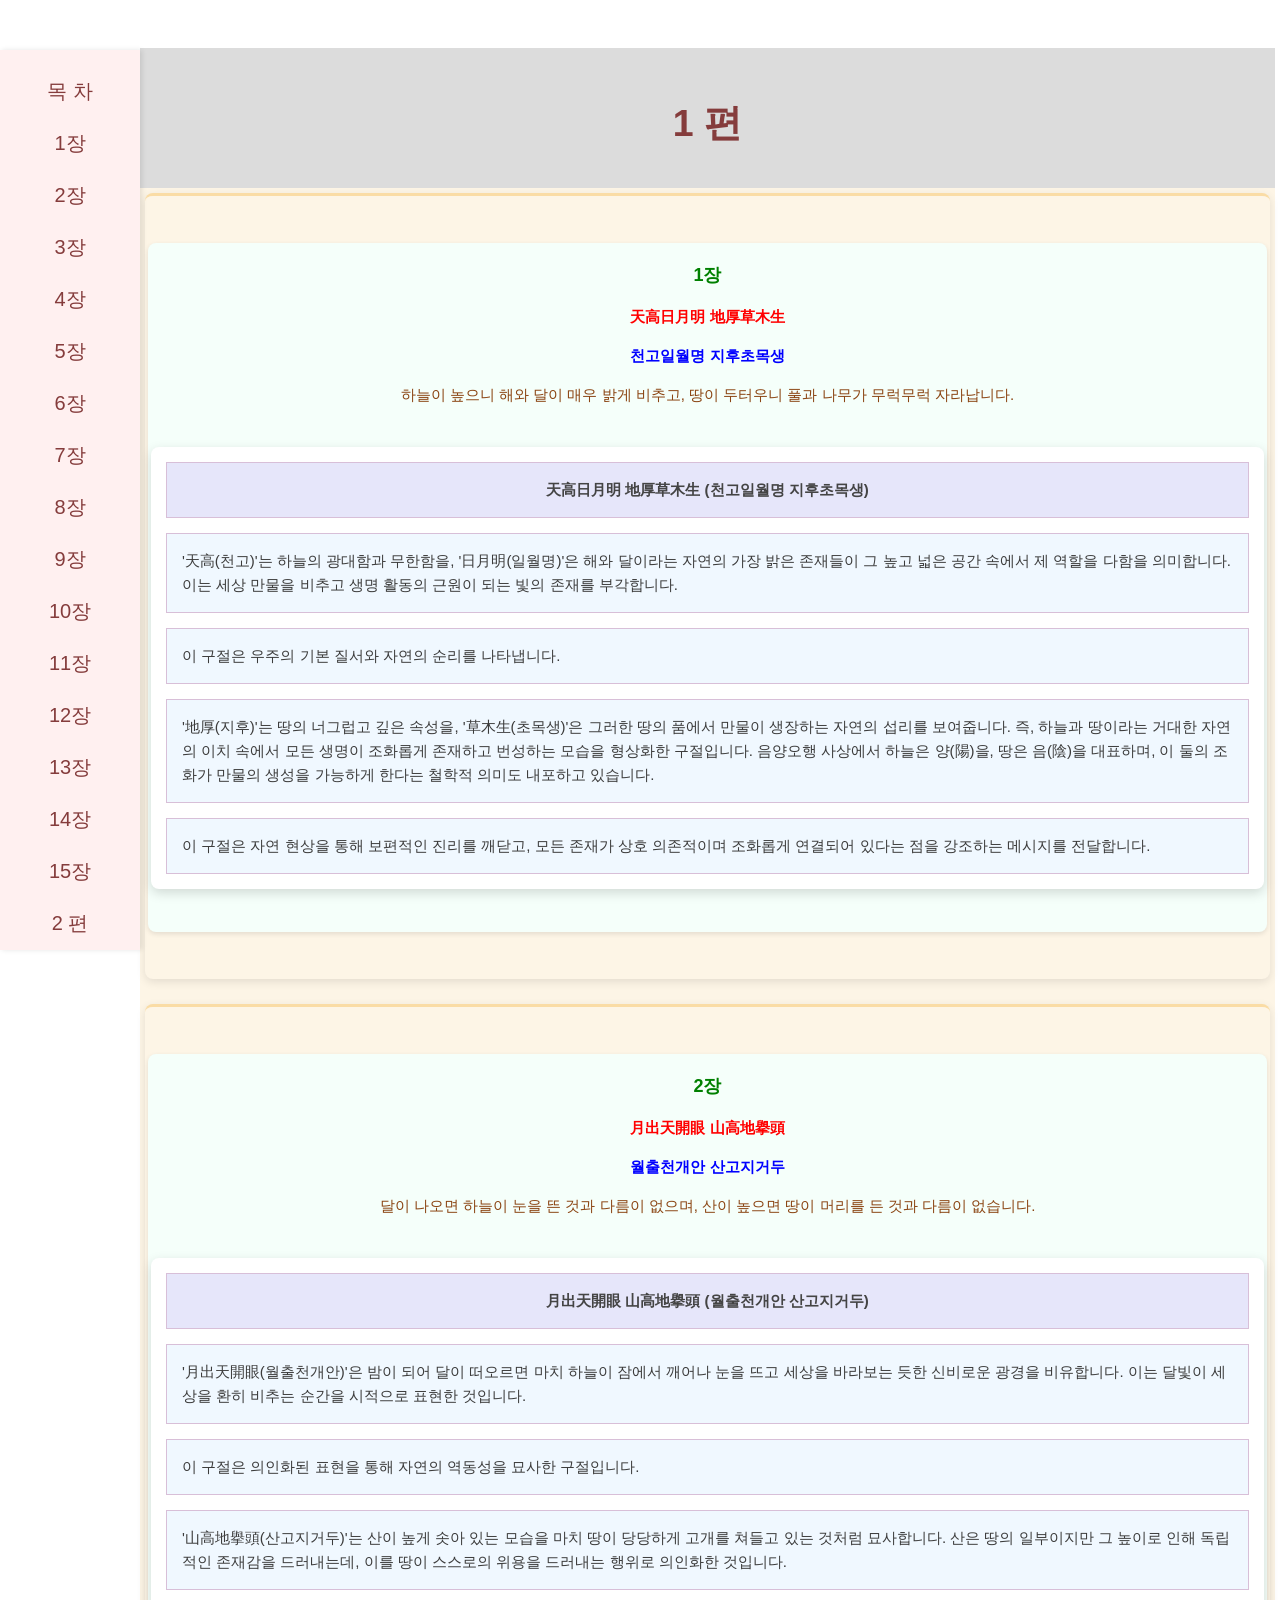
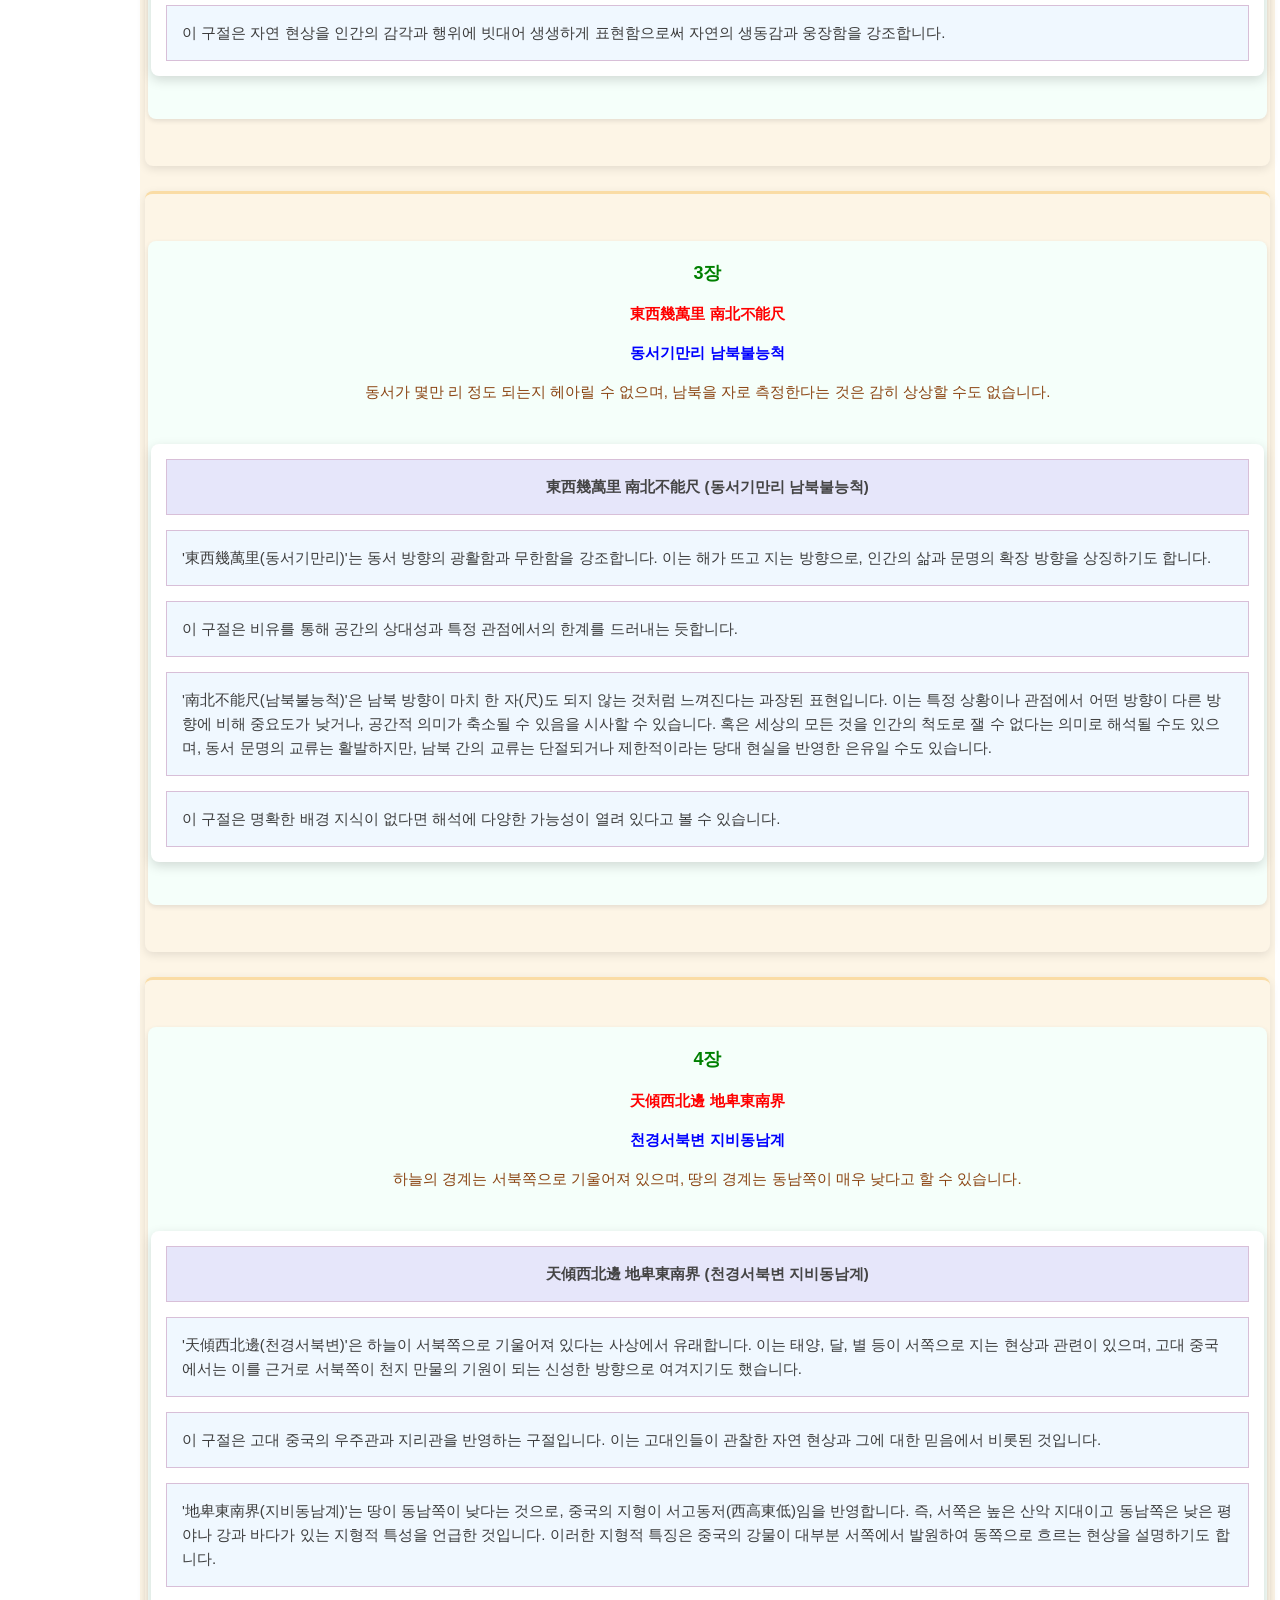
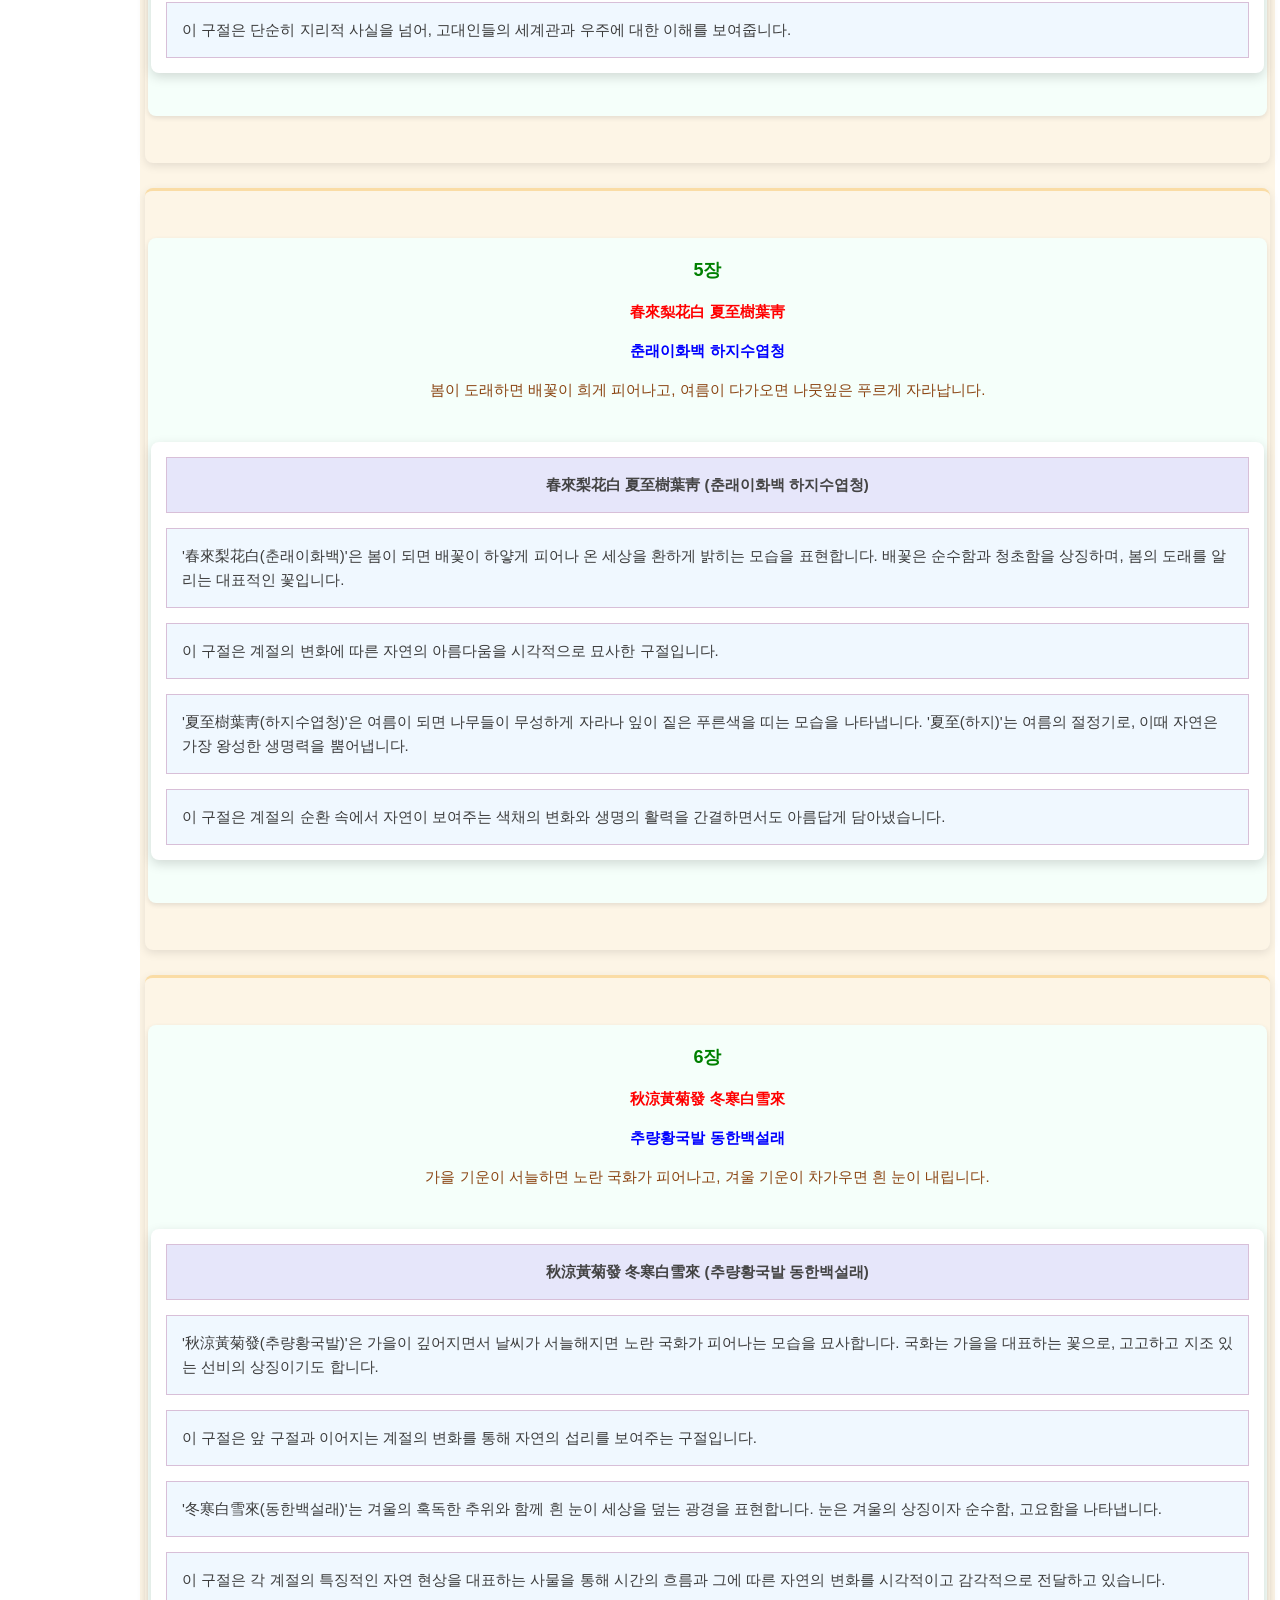
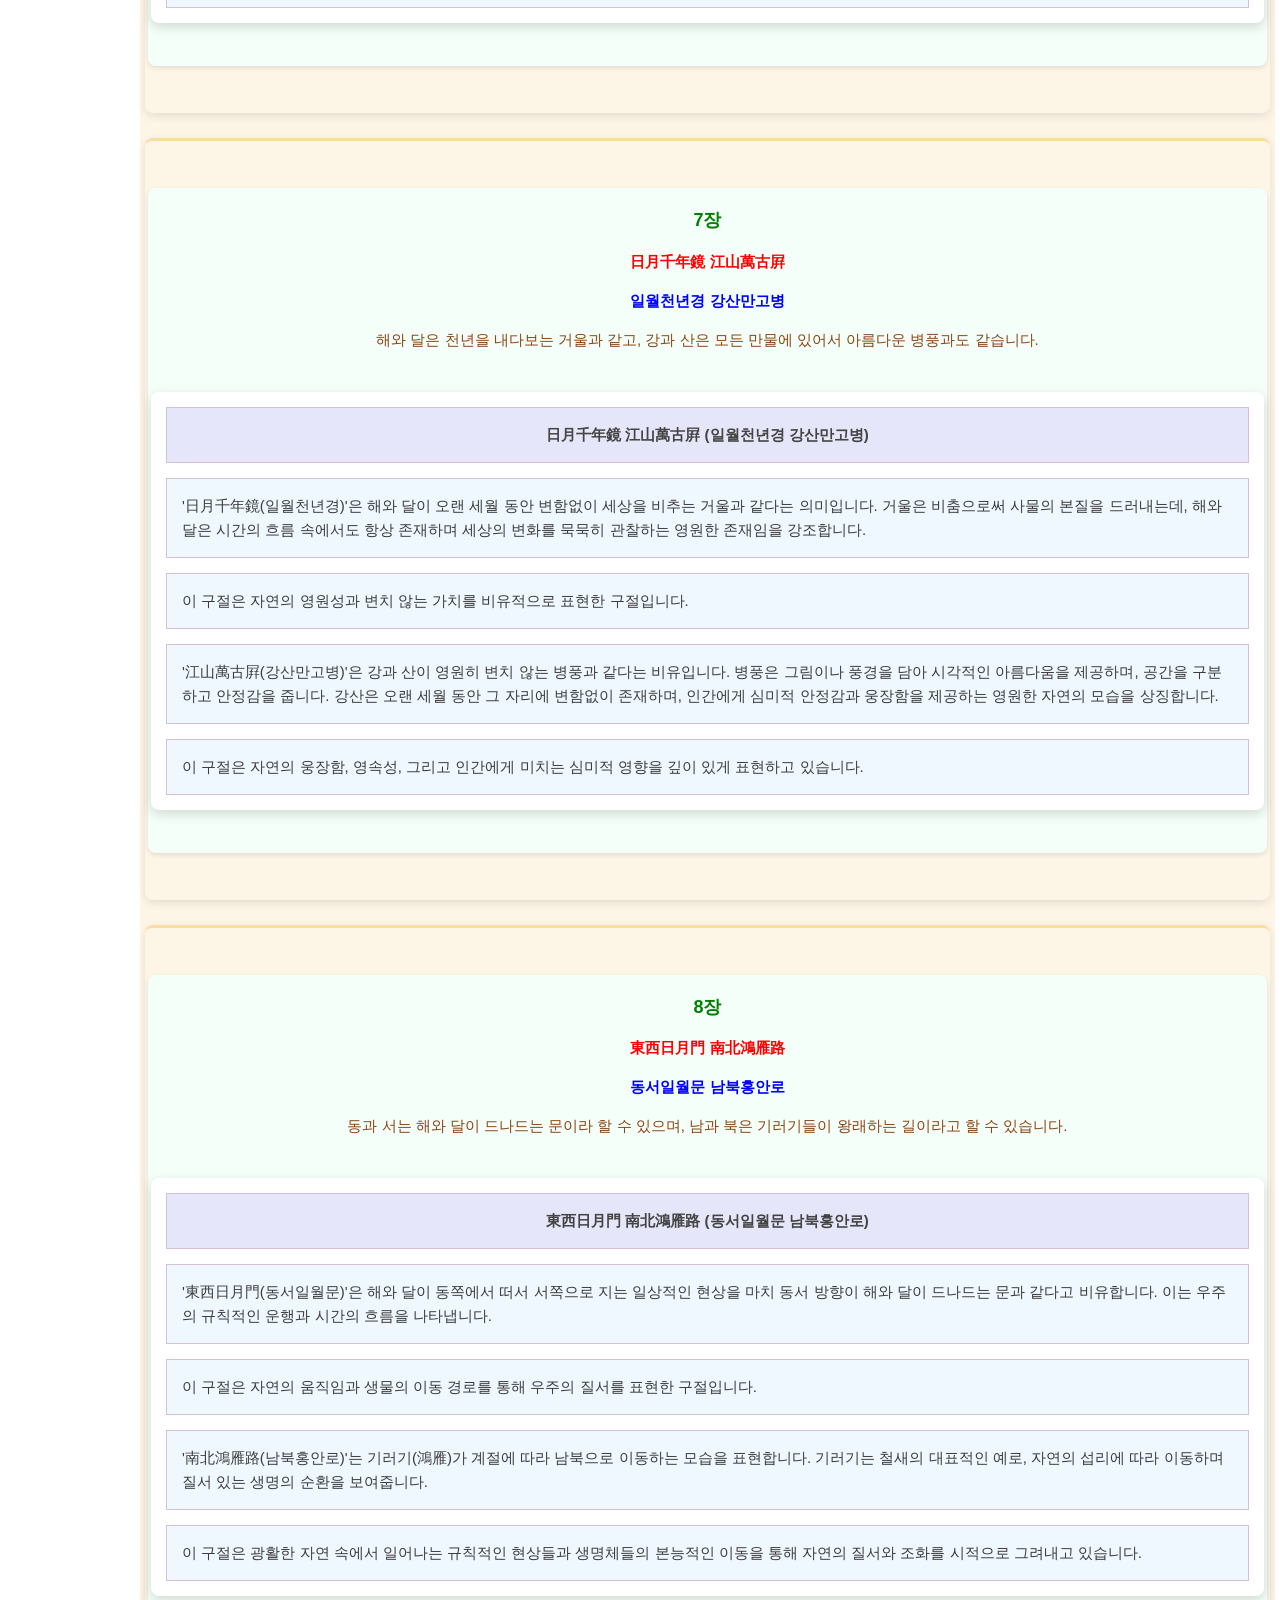
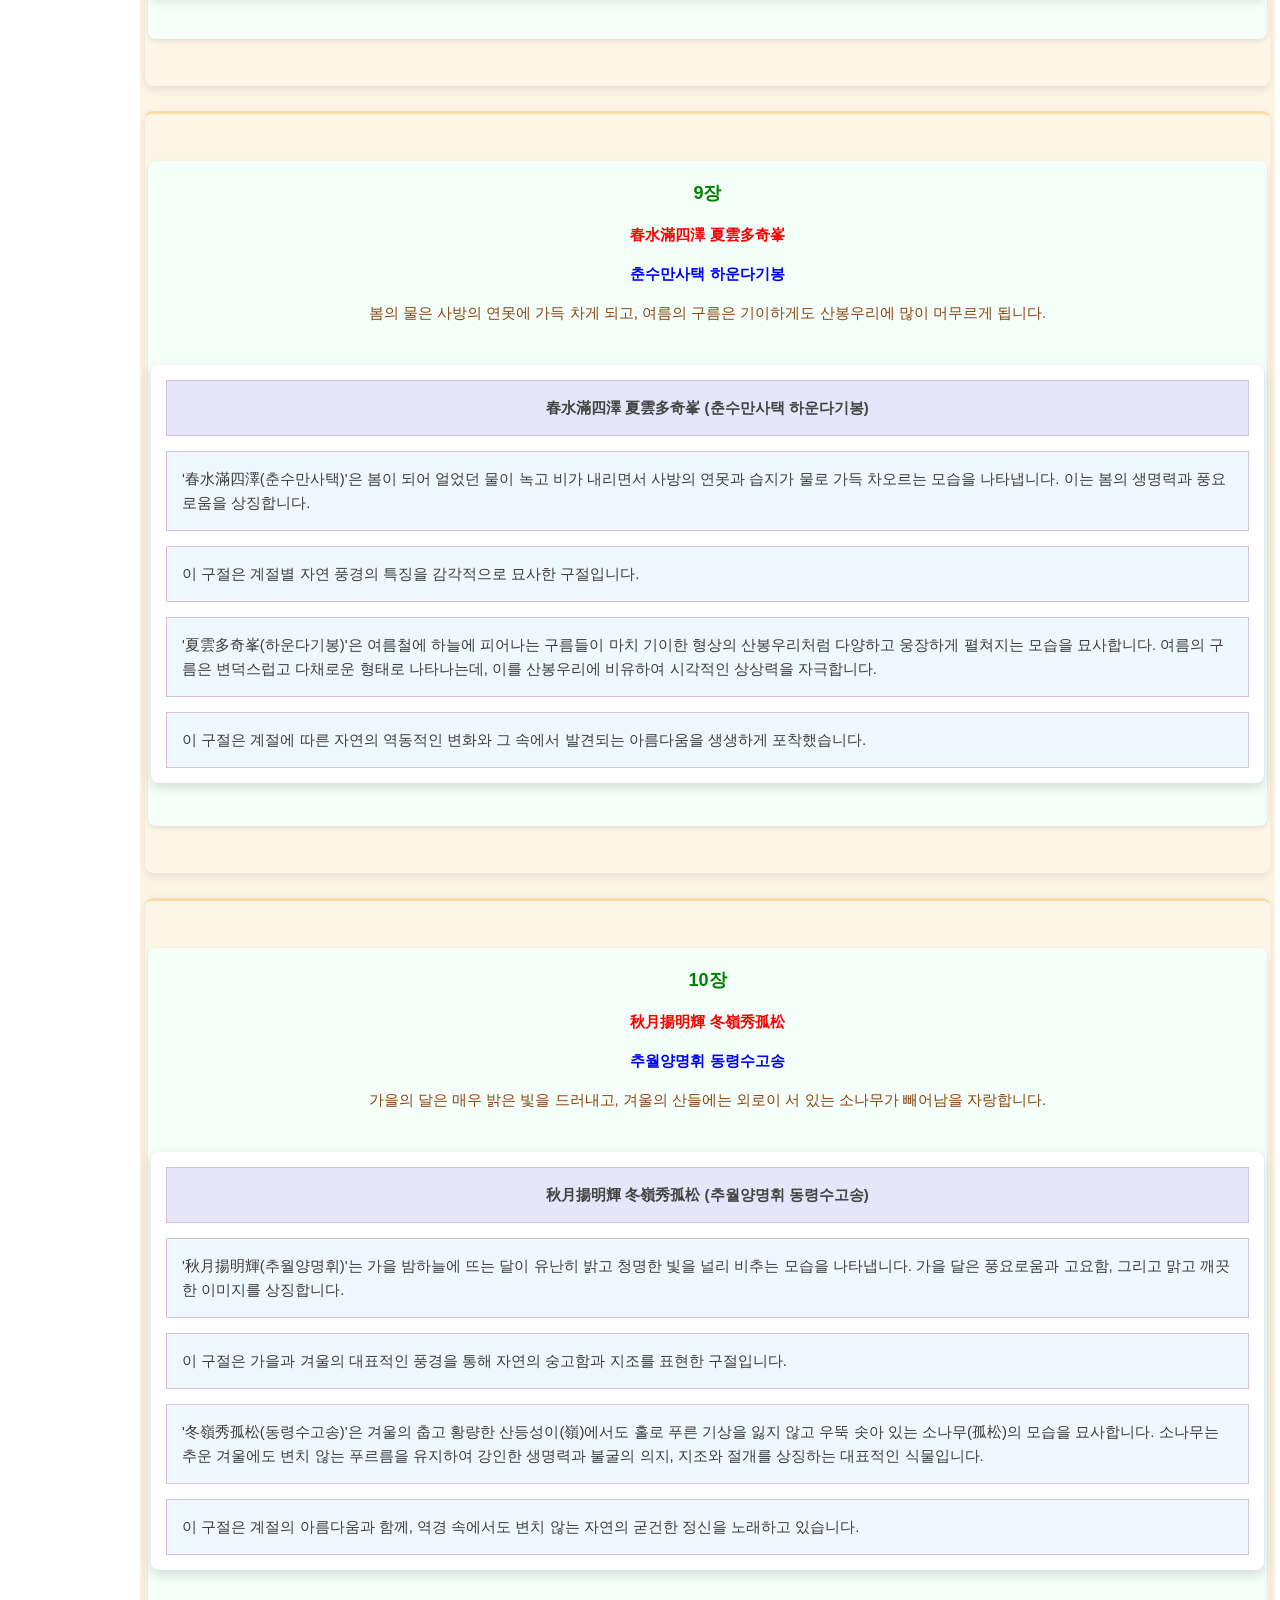
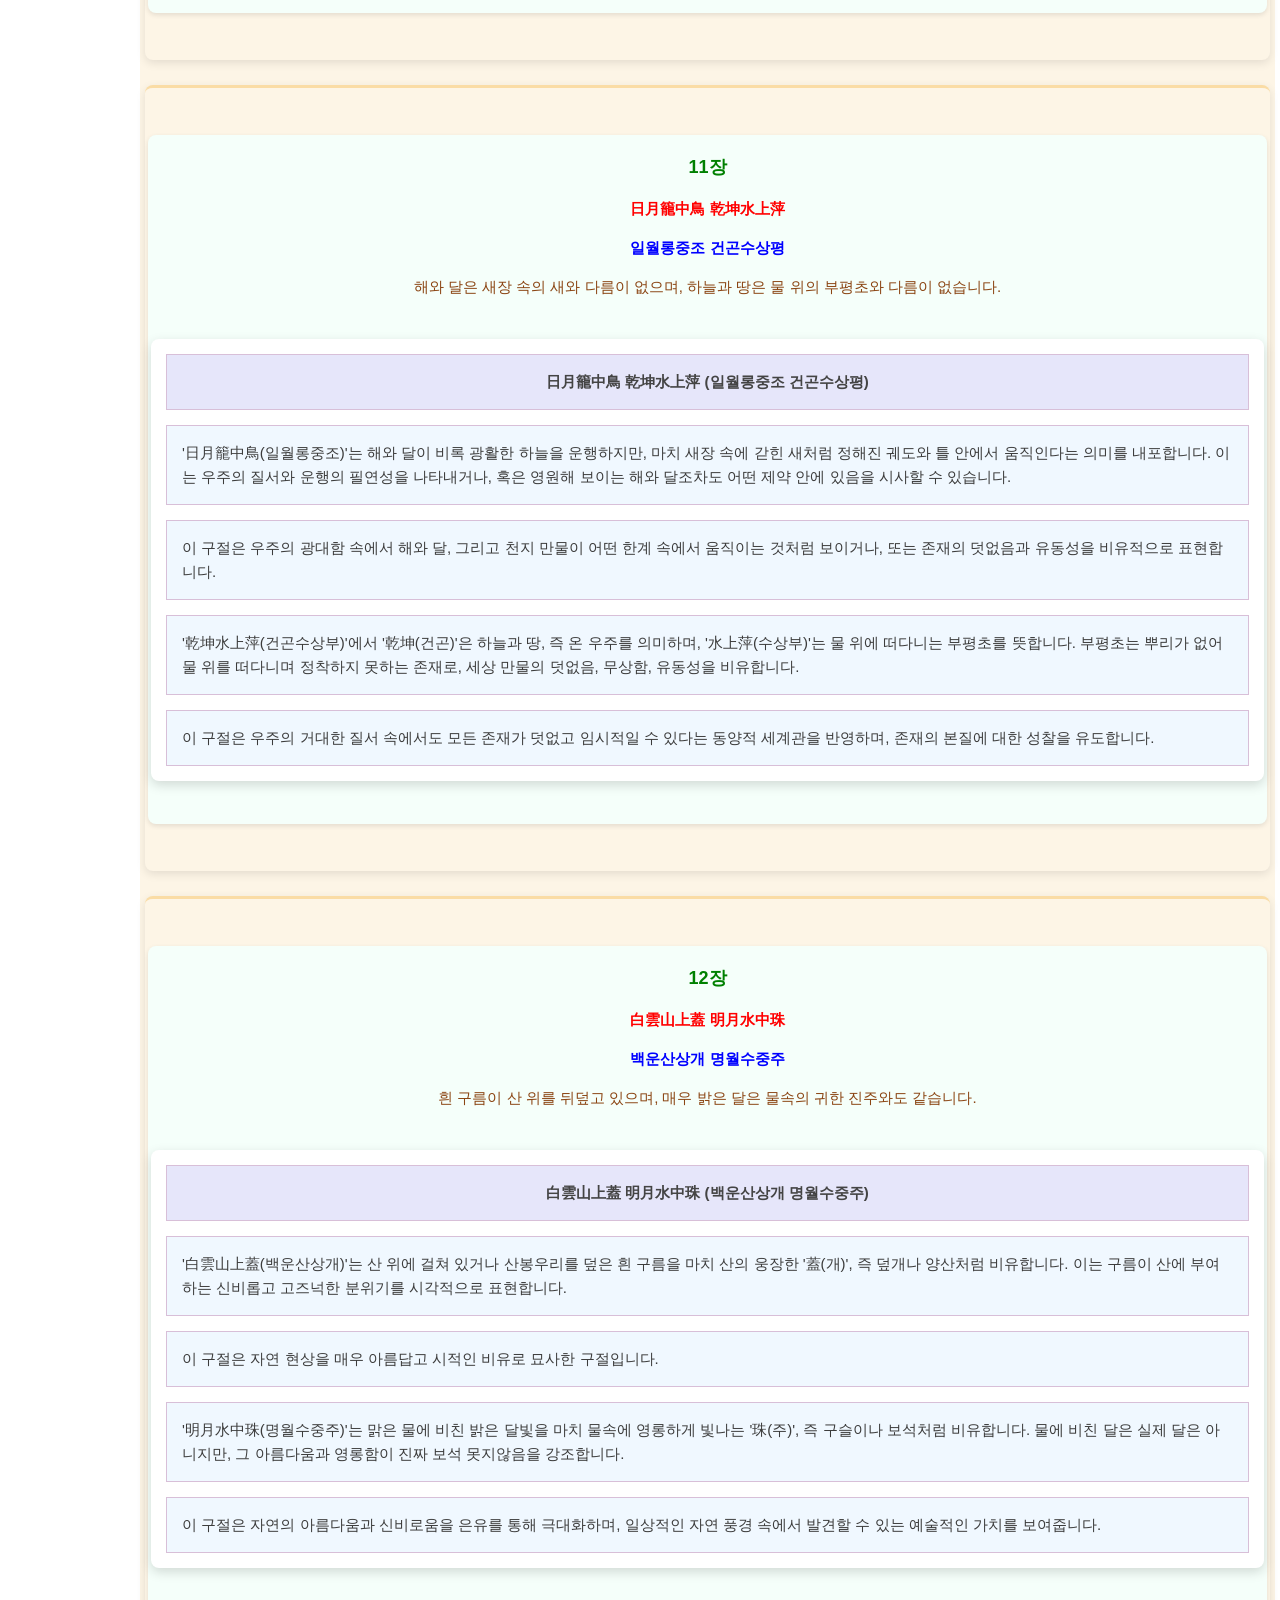
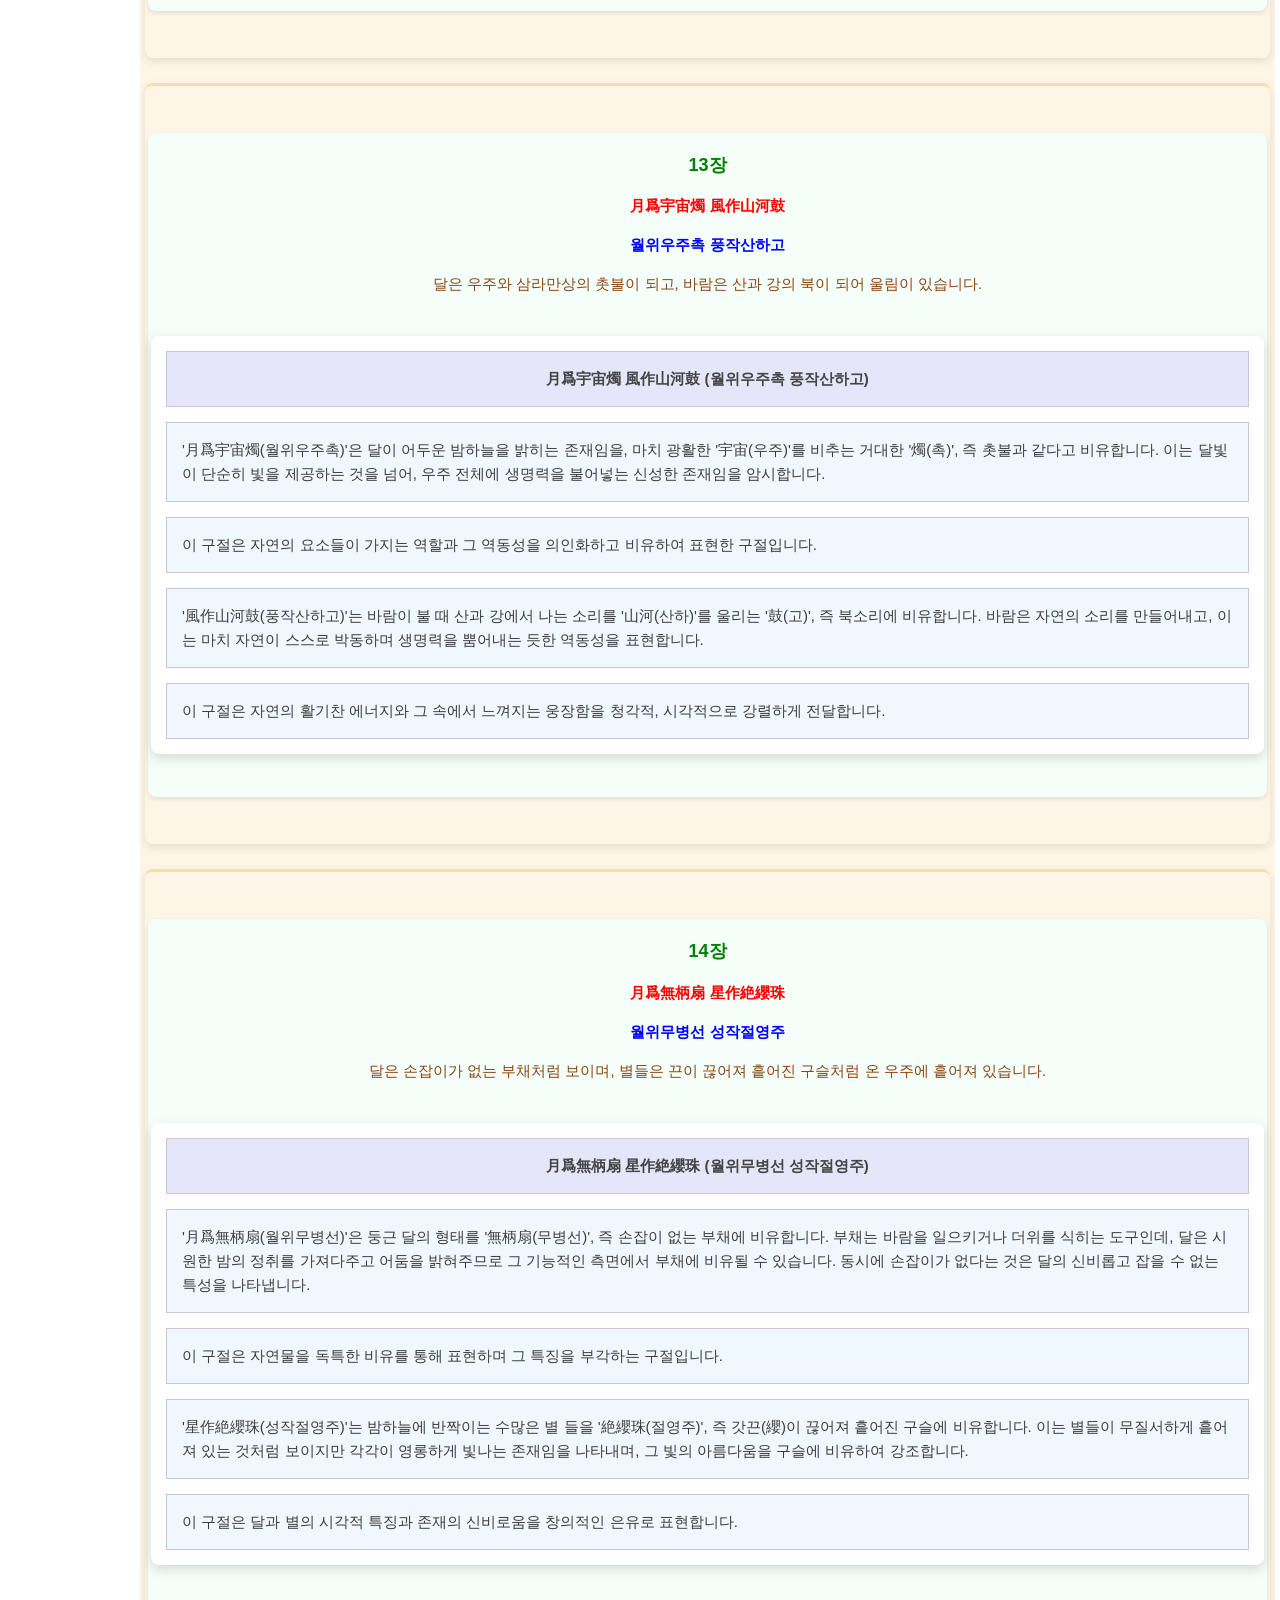
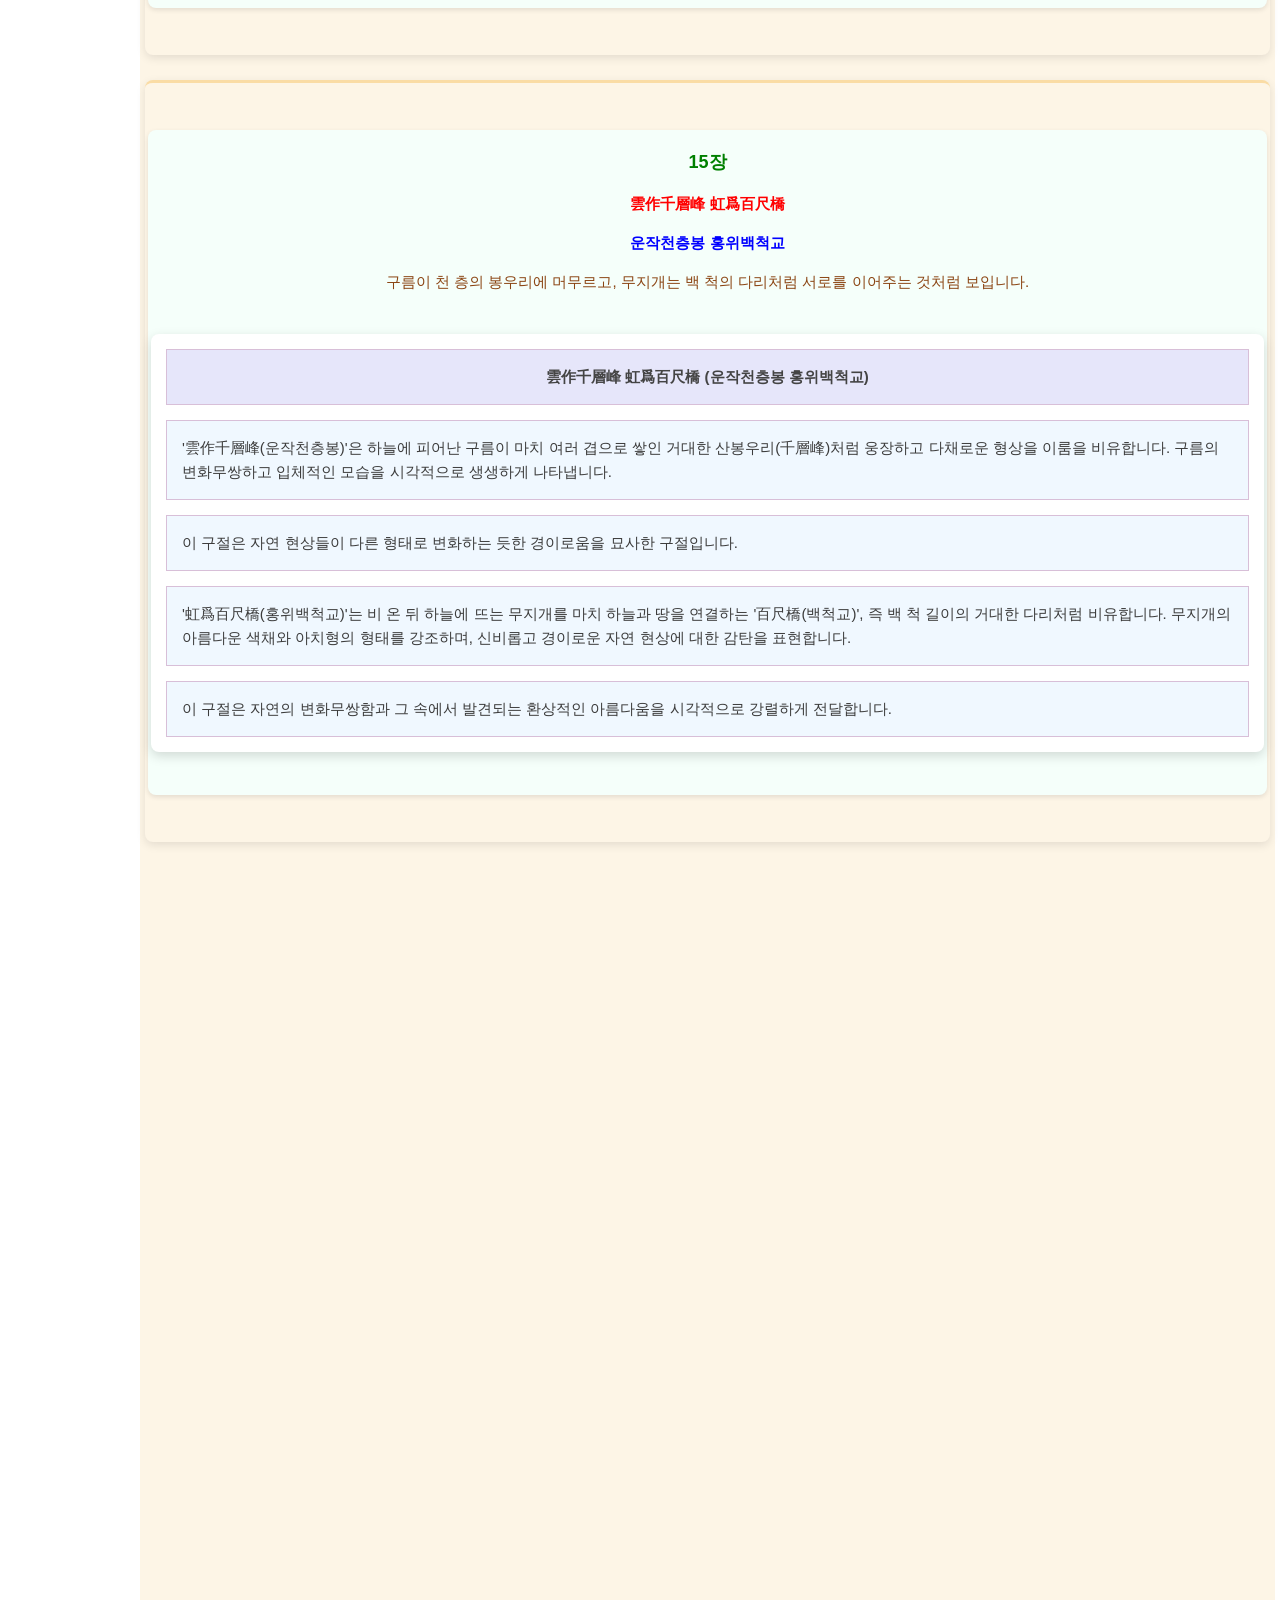
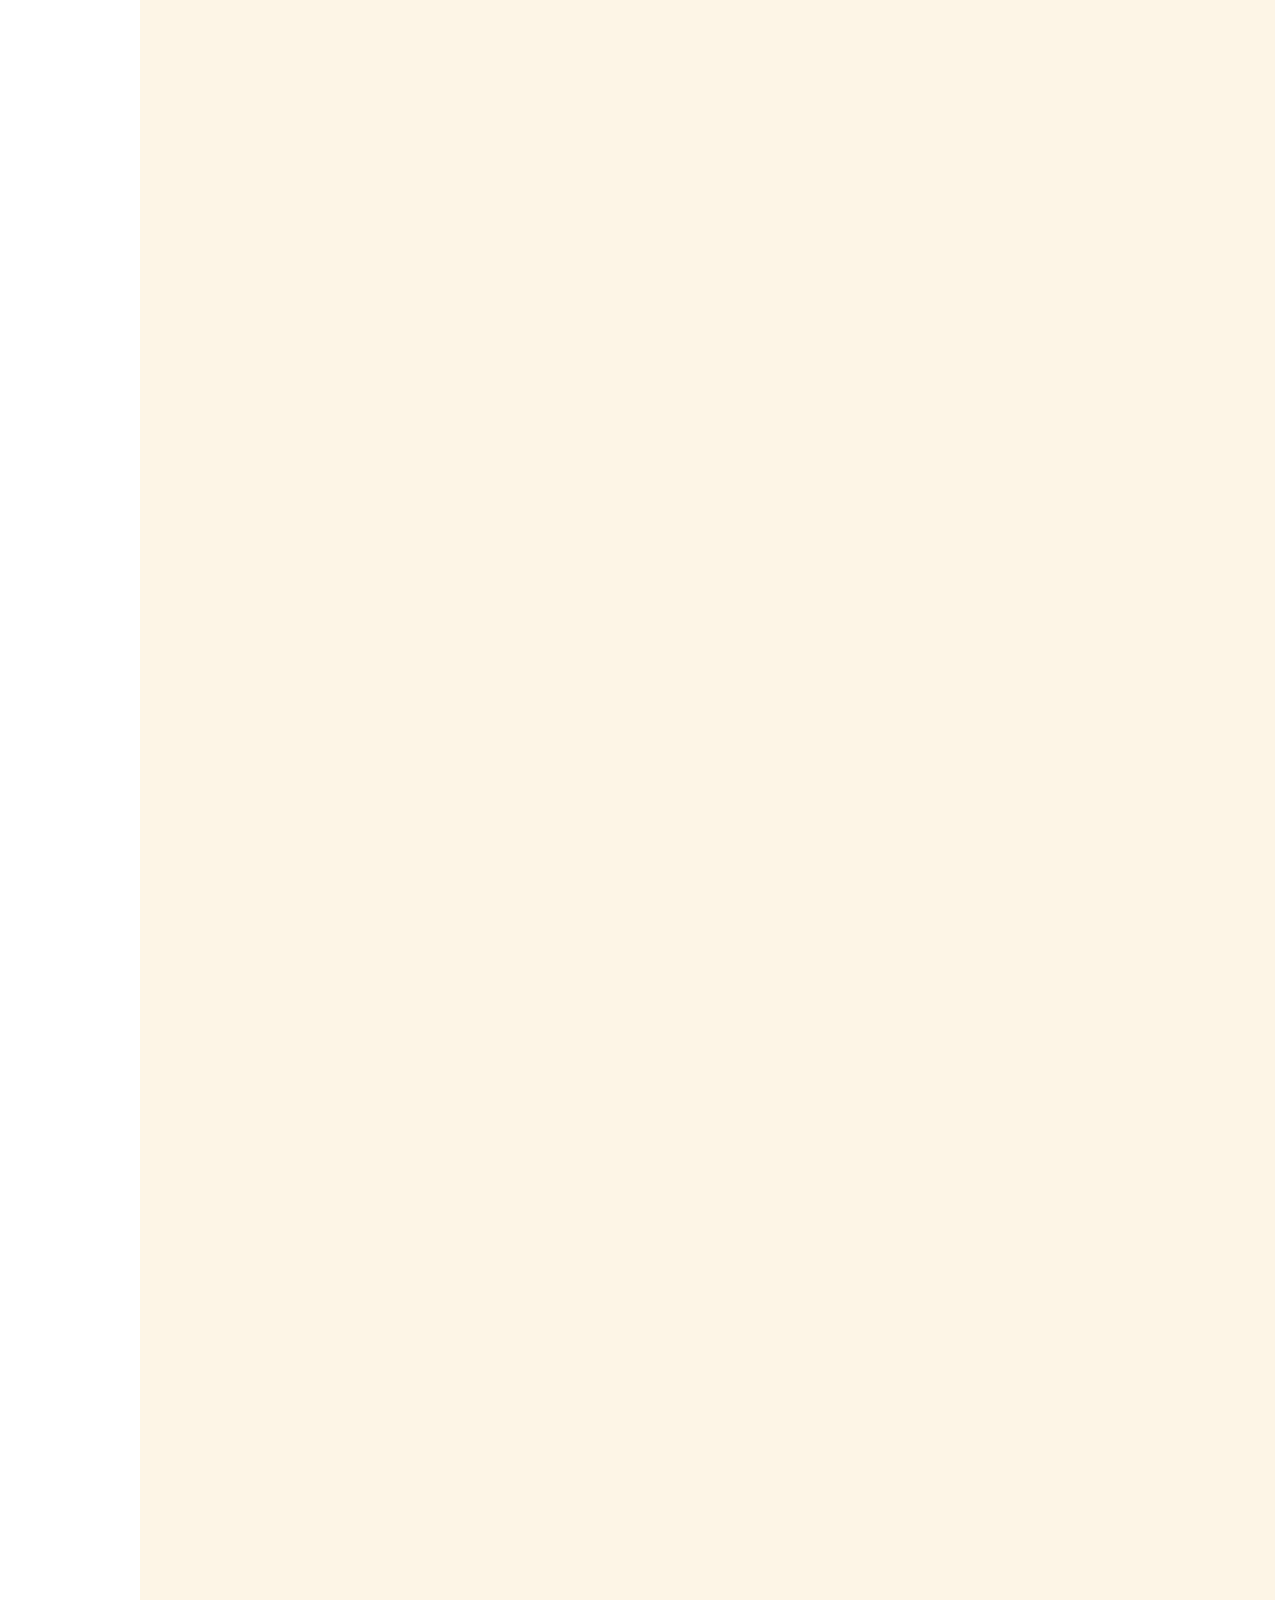
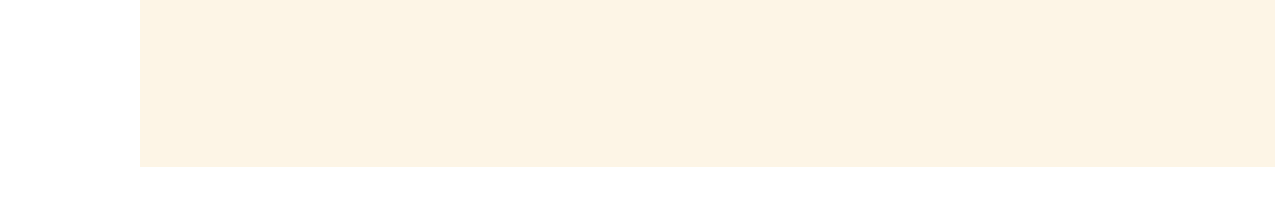
==== commit 4643f232: "추구집 업데이트 전체 업데이트" ====
--- a/contents-1.html
+++ b/contents-1.html
@@ -43,12 +43,12 @@
 
     <button onclick="topFunction()" id="myBtn" title="Go to top">Top</button>
 
-    <div style="background-color:#dcdcdc;color:#9E5A5A;padding:30px"><h1>1 편</h1></div>
-    <div style="background-color:#FDF5E6;color:#3c3c3c;padding:30px 30px 2500px">
+    <div style="background-color:#dcdcdc;color:#9E5A5A;padding:5px"><h1>1 편</h1></div>
+    <div style="background-color:#FDF5E6;color:#3c3c3c;padding:5px 5px 2500px">
       
       <section id="section1">
           <div class="text_box">
-            <p><span id="first" class="js">1장</span></p> 
+            <p><span id="first" class="js">1장</span></p5>
             <div class="js">天高日月明 地厚草木生</div> 
             <P><span>천고일월명 지후초목생</span></p>
             <p>하늘이 높으니 해와 달이 매우 밝게 비추고, 땅이 두터우니 풀과 나무가 무럭무럭 자라납니다.</p>
--- a/style.css
+++ b/style.css
@@ -51,7 +51,7 @@
 /* 메인 콘텐츠 영역 */
 .main {
     margin-left: 135px; /* 사이드바 너비만큼 왼쪽 여백 */
-    padding: 30px 5px; /* 내부 여백 조정 (기존 0px 10px에서 변경) */
+    padding: 48px 5px; /* 내부 여백 조정 (기존 0px 10px에서 변경) */
     font-size: 1em; /* 기본 폰트 크기 대비 상대적 크기 (기존 28px에서 변경) */
 }
 
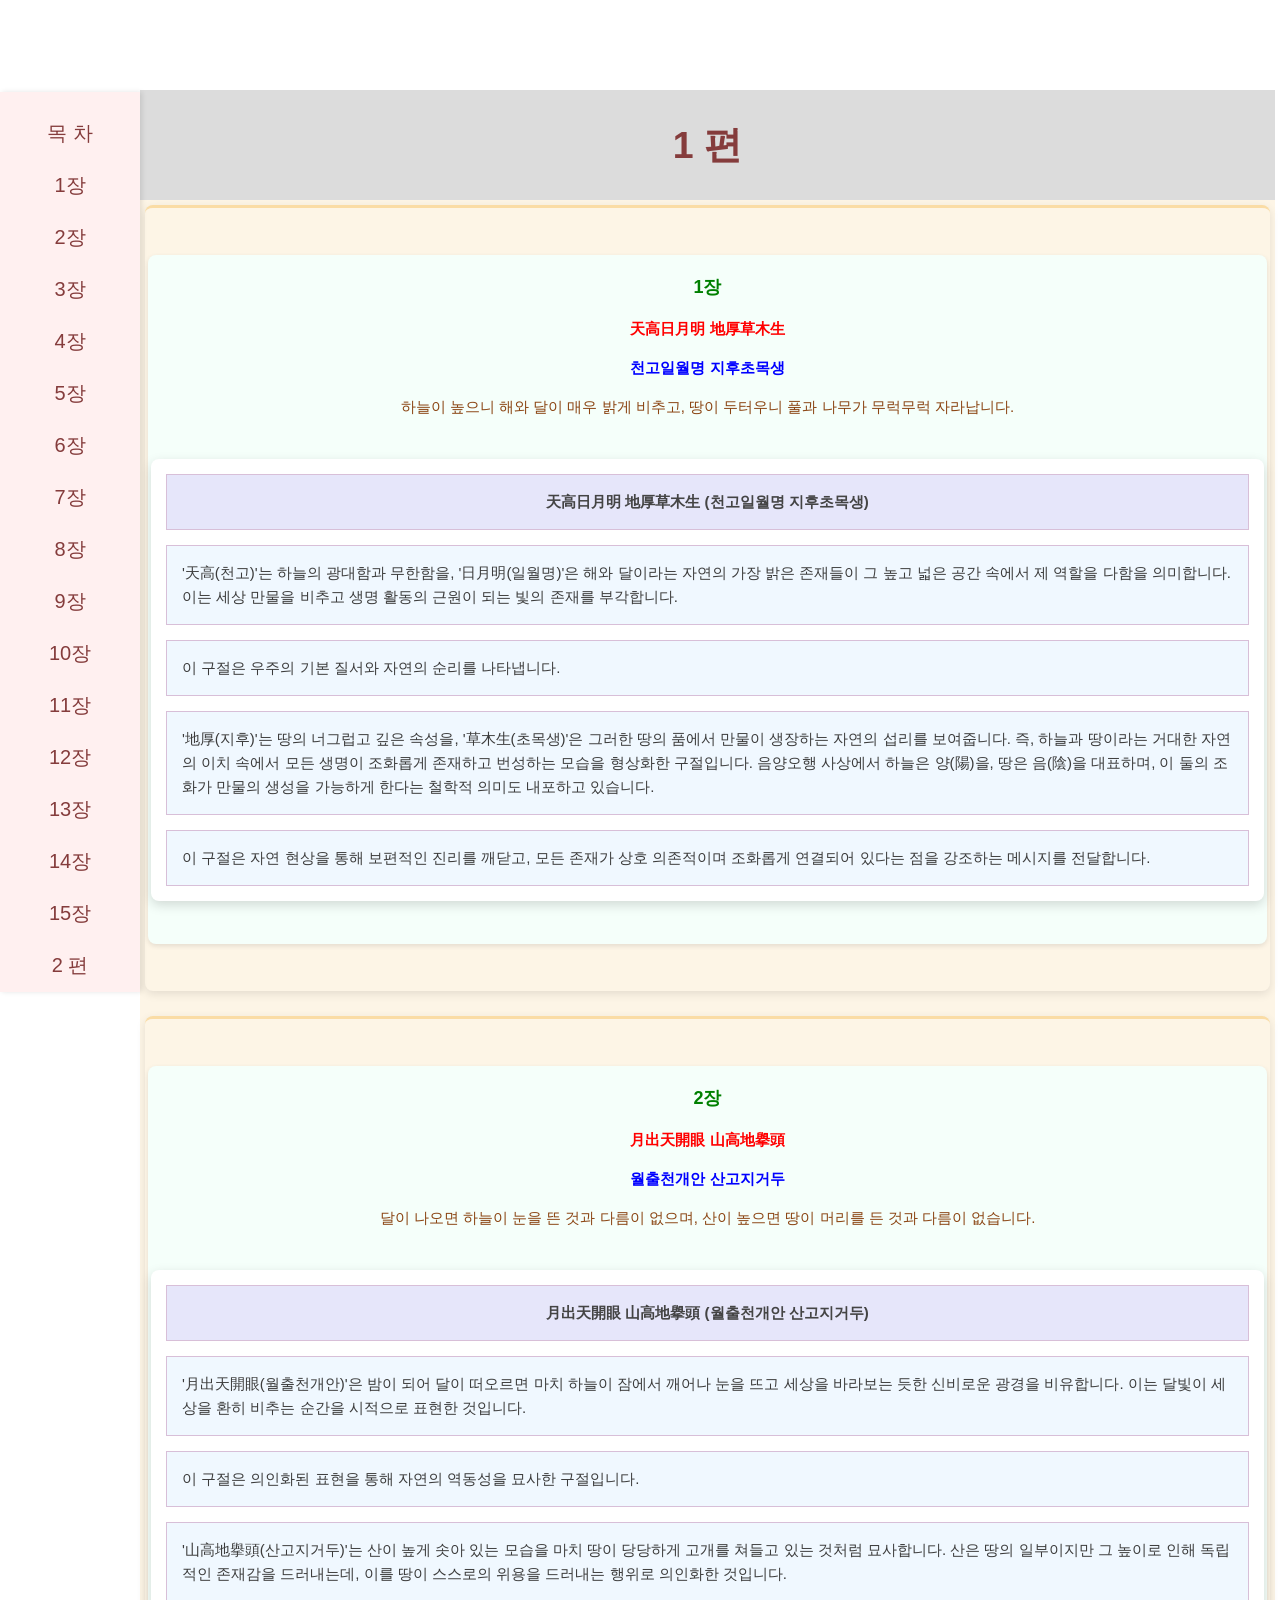
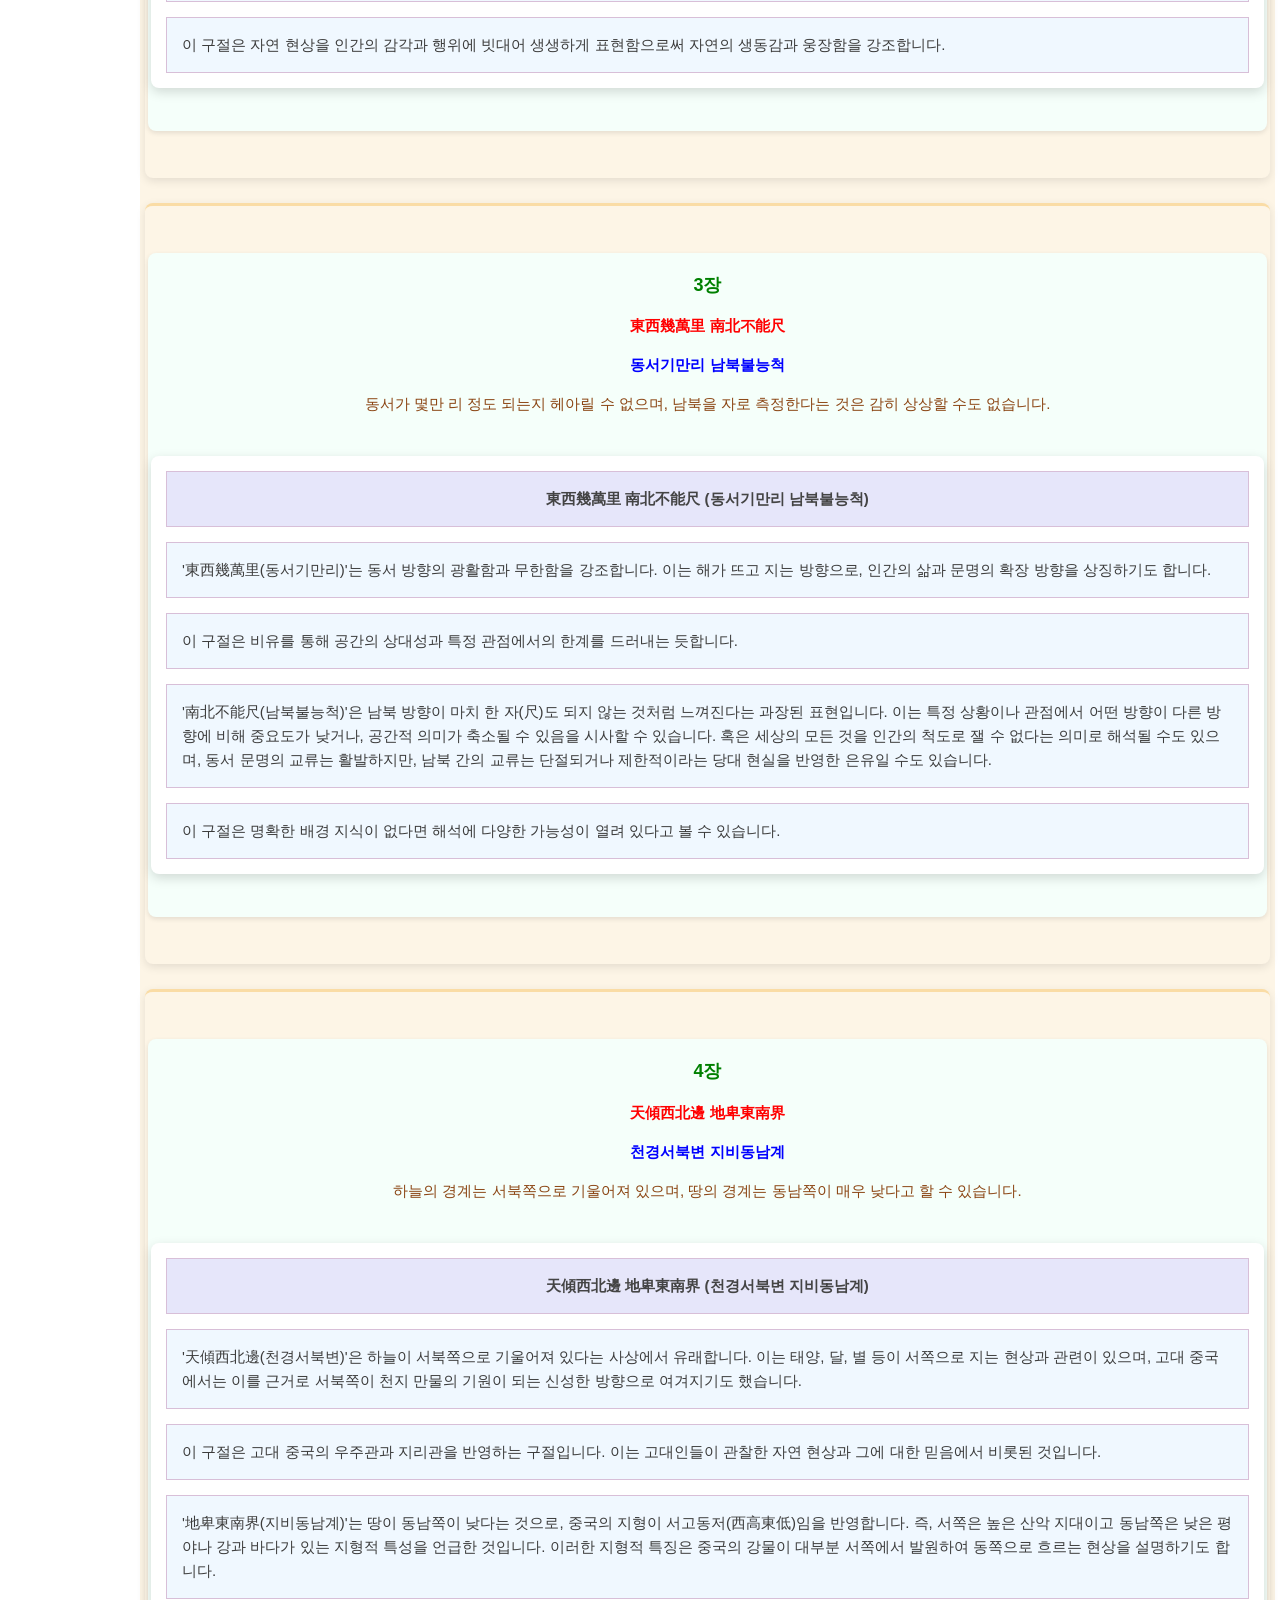
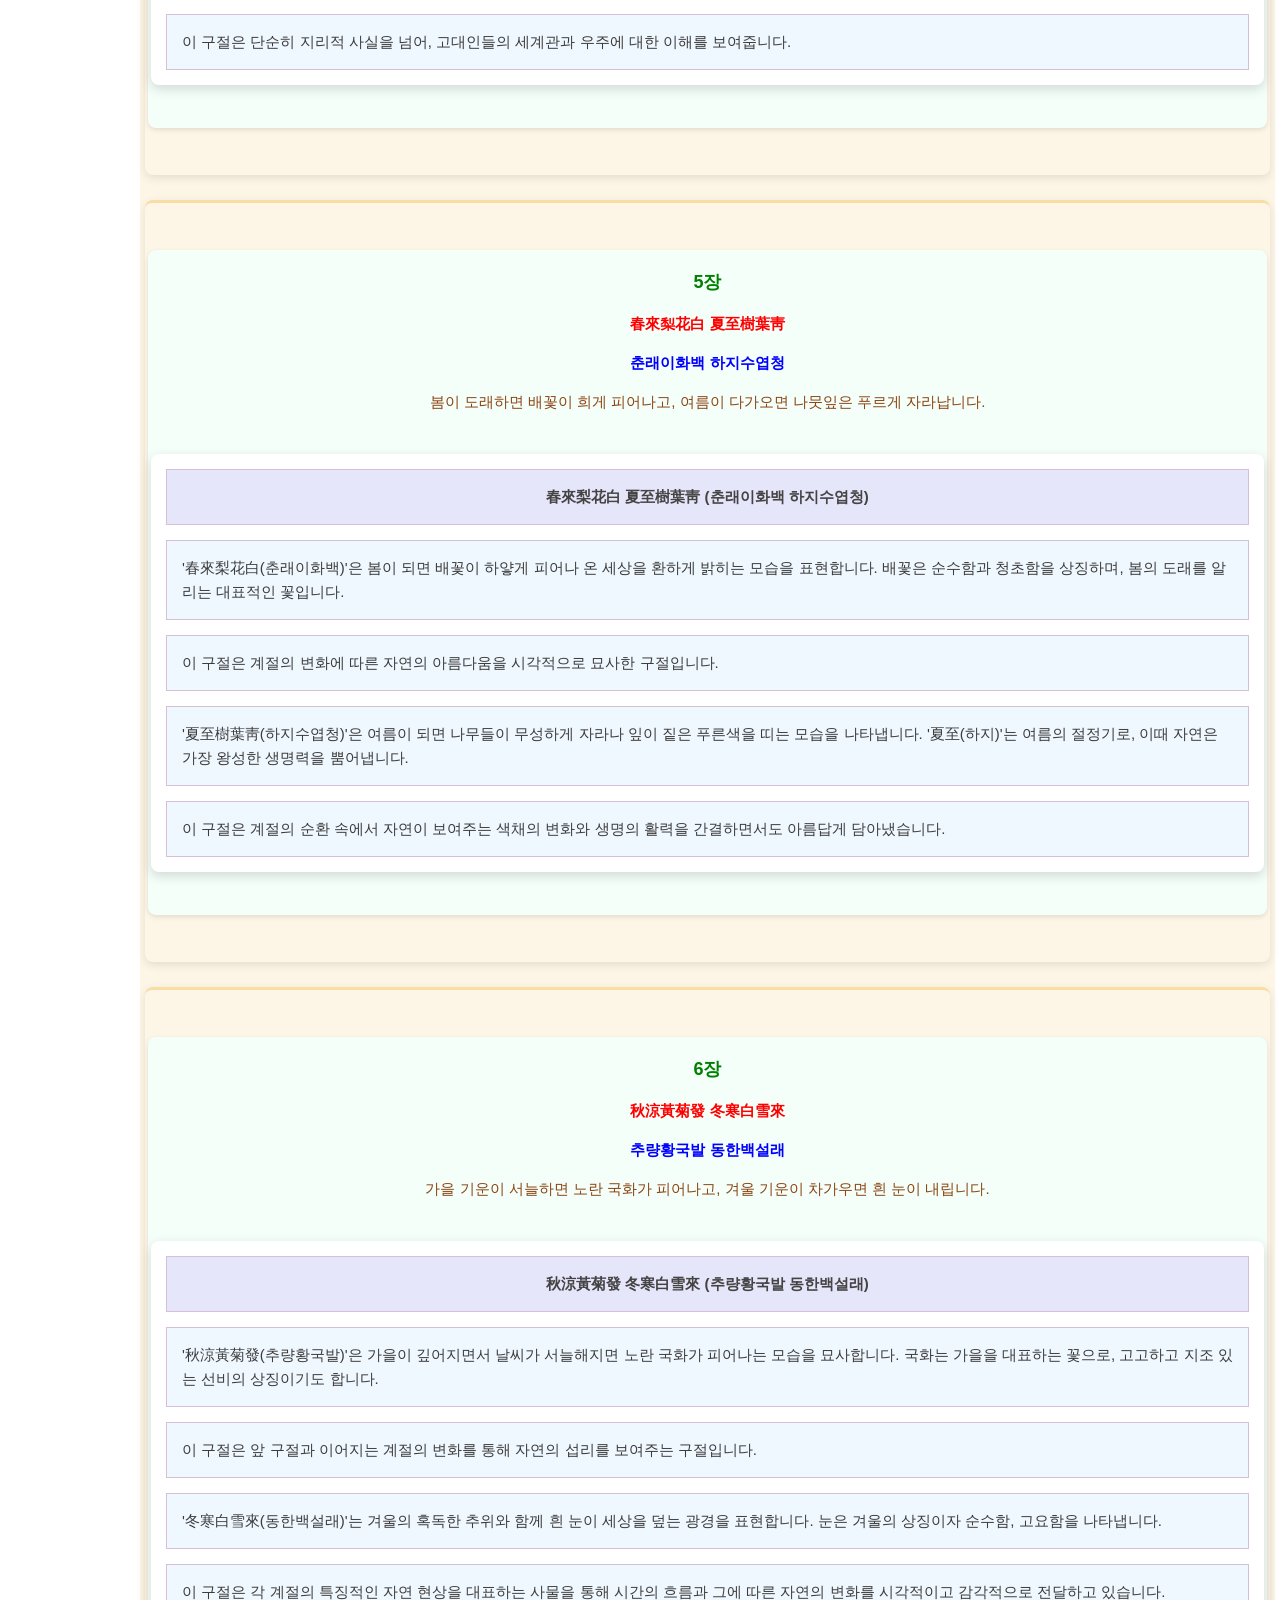
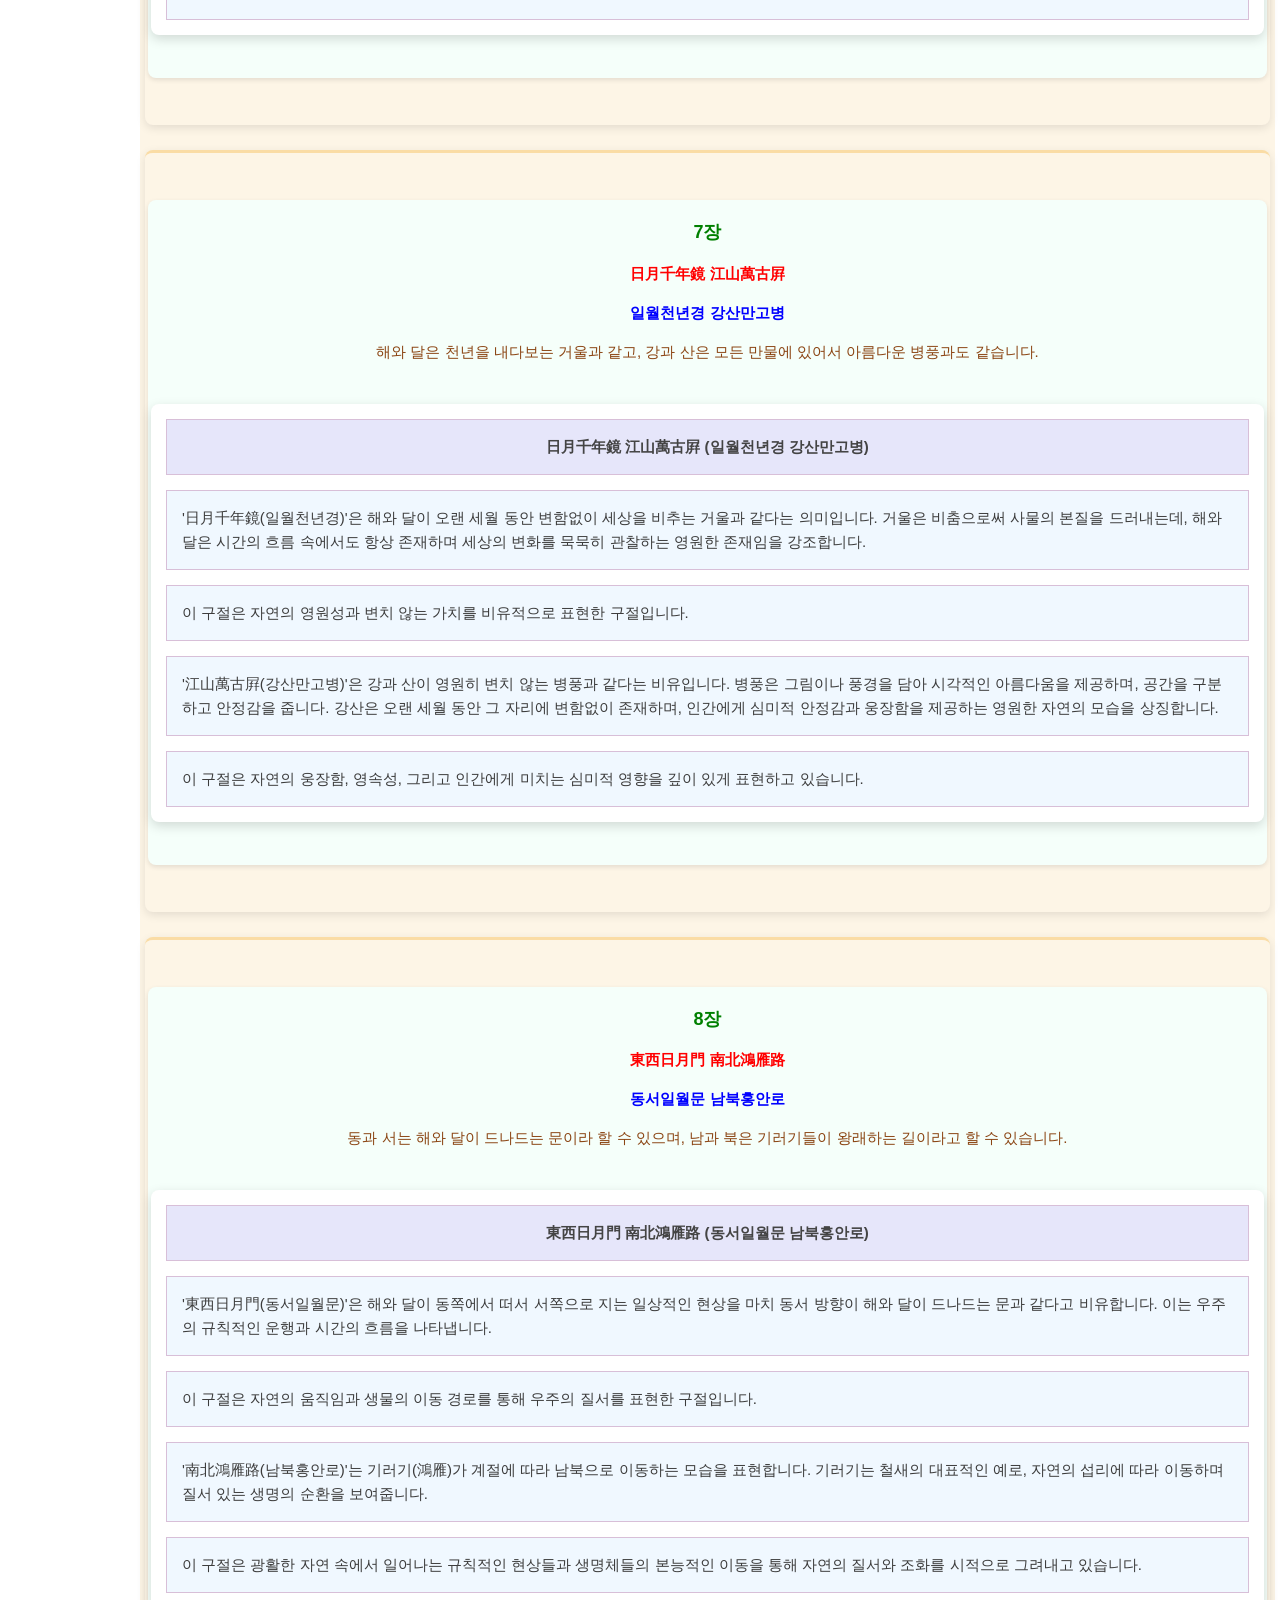
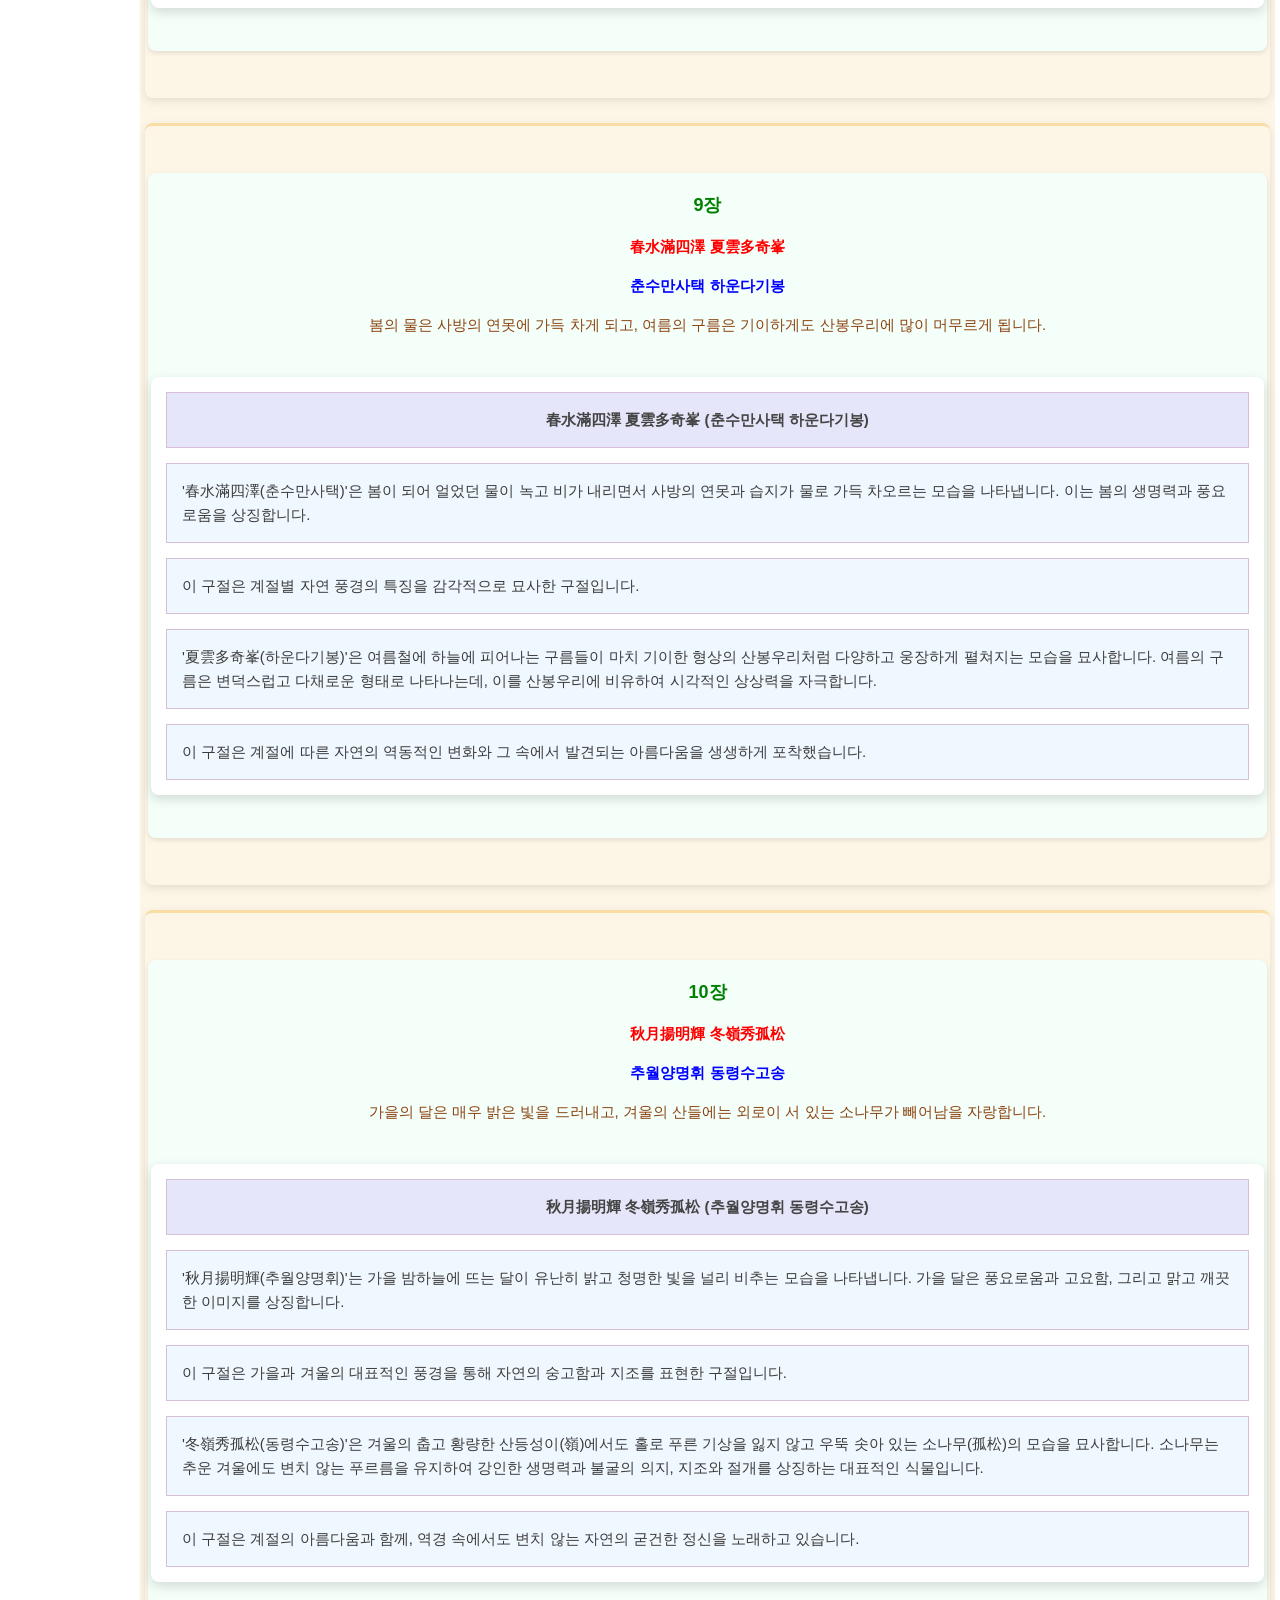
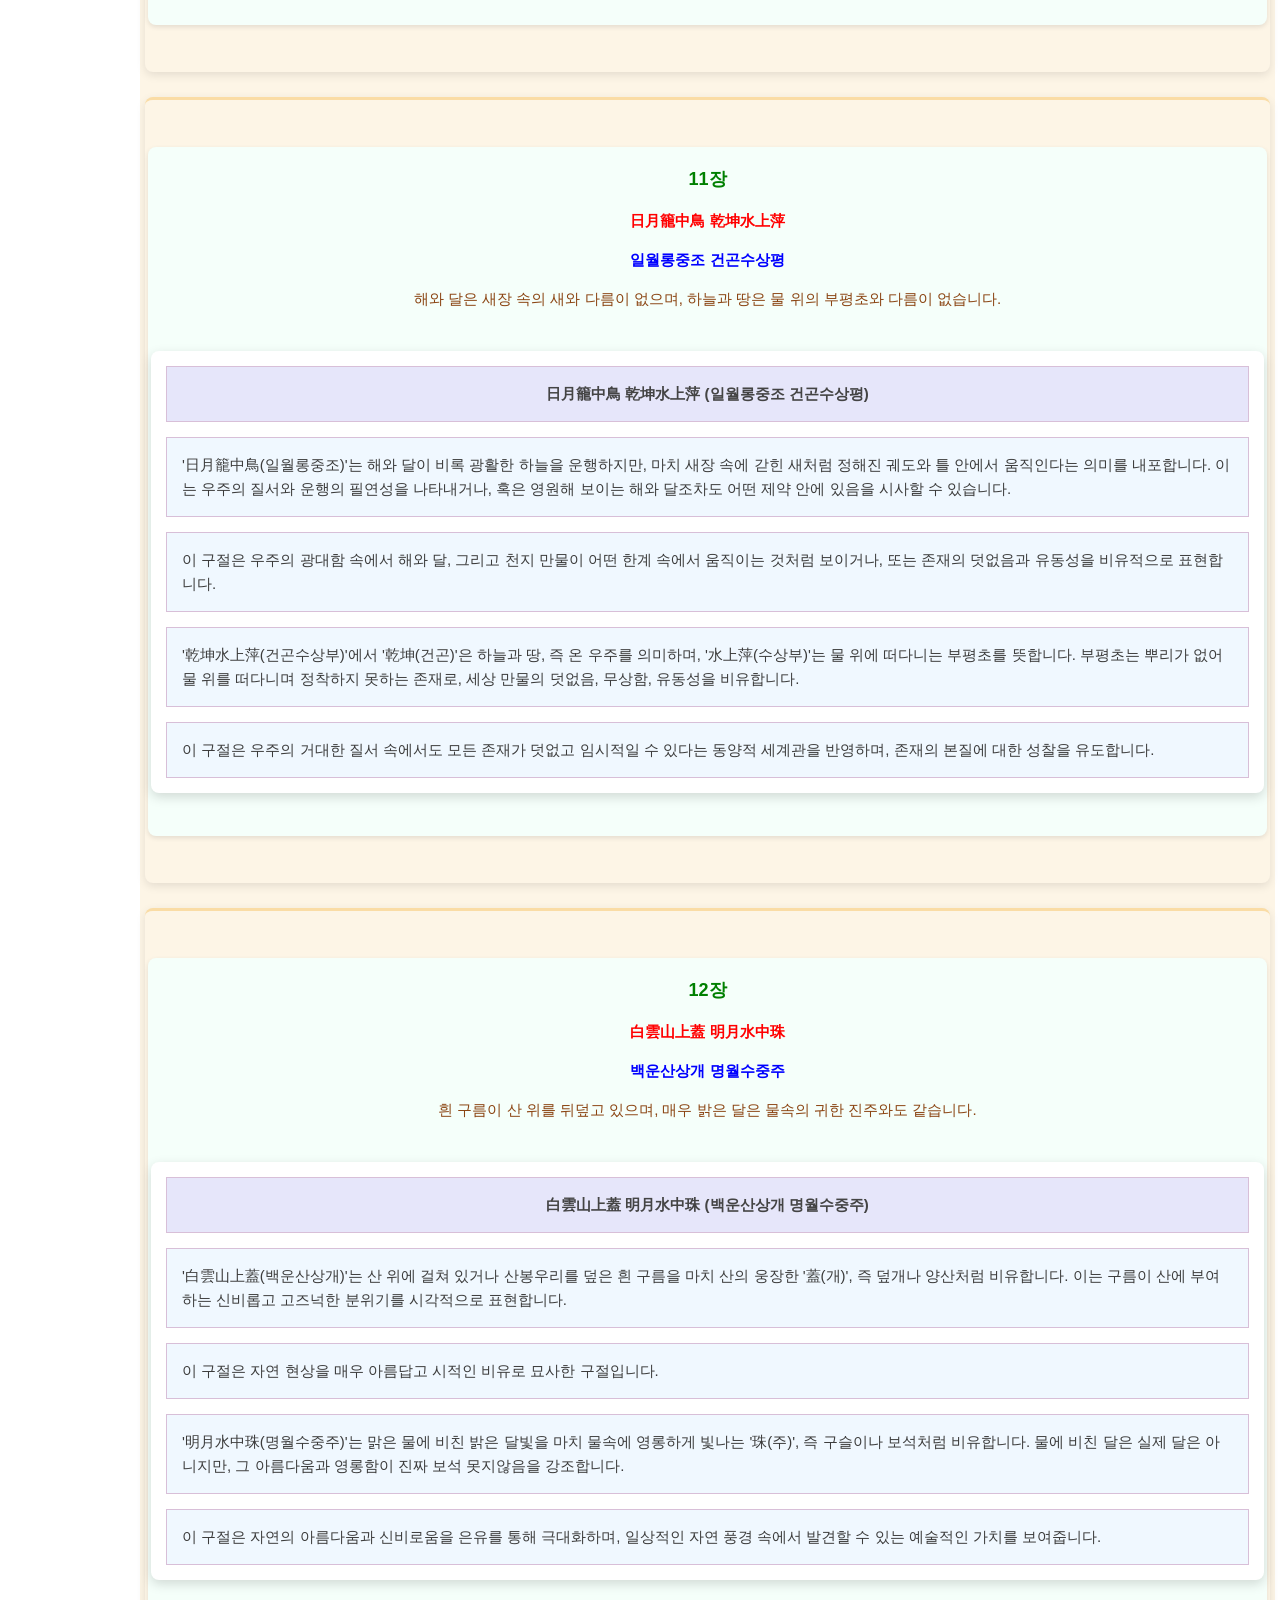
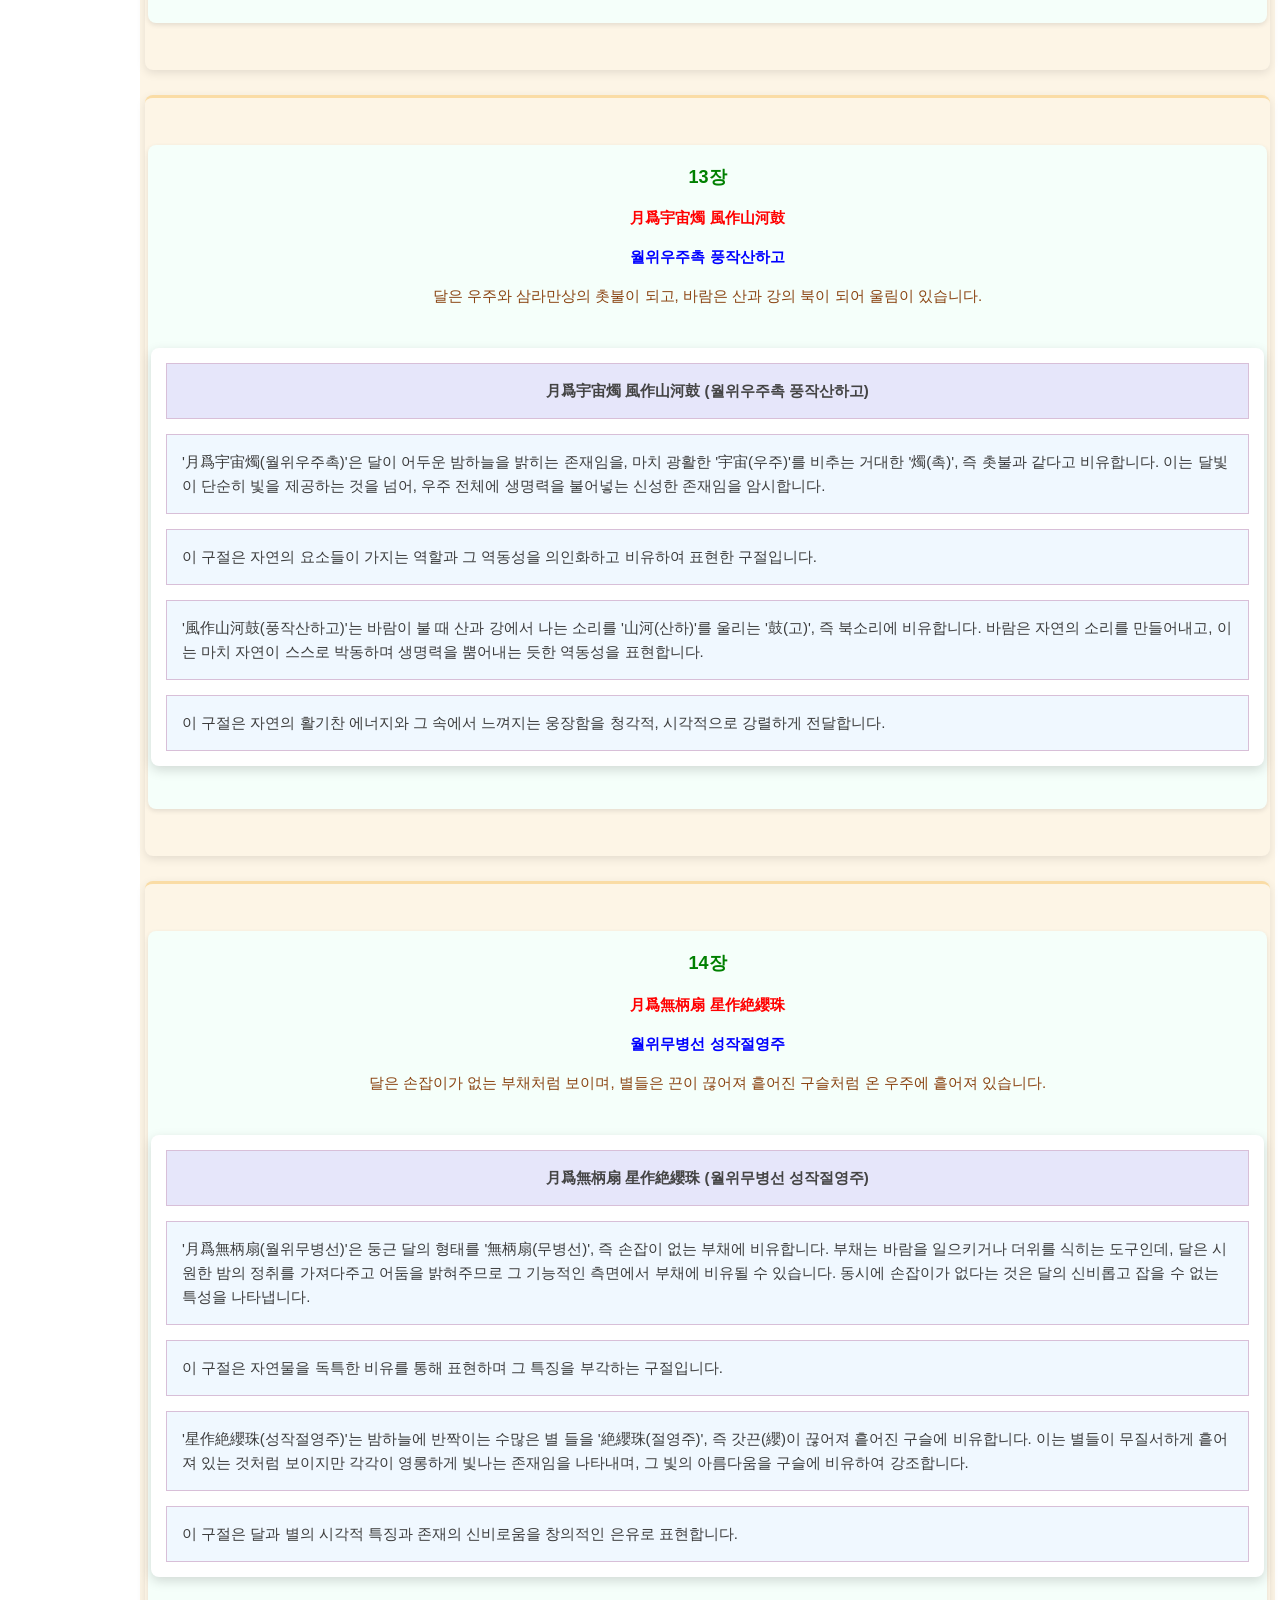
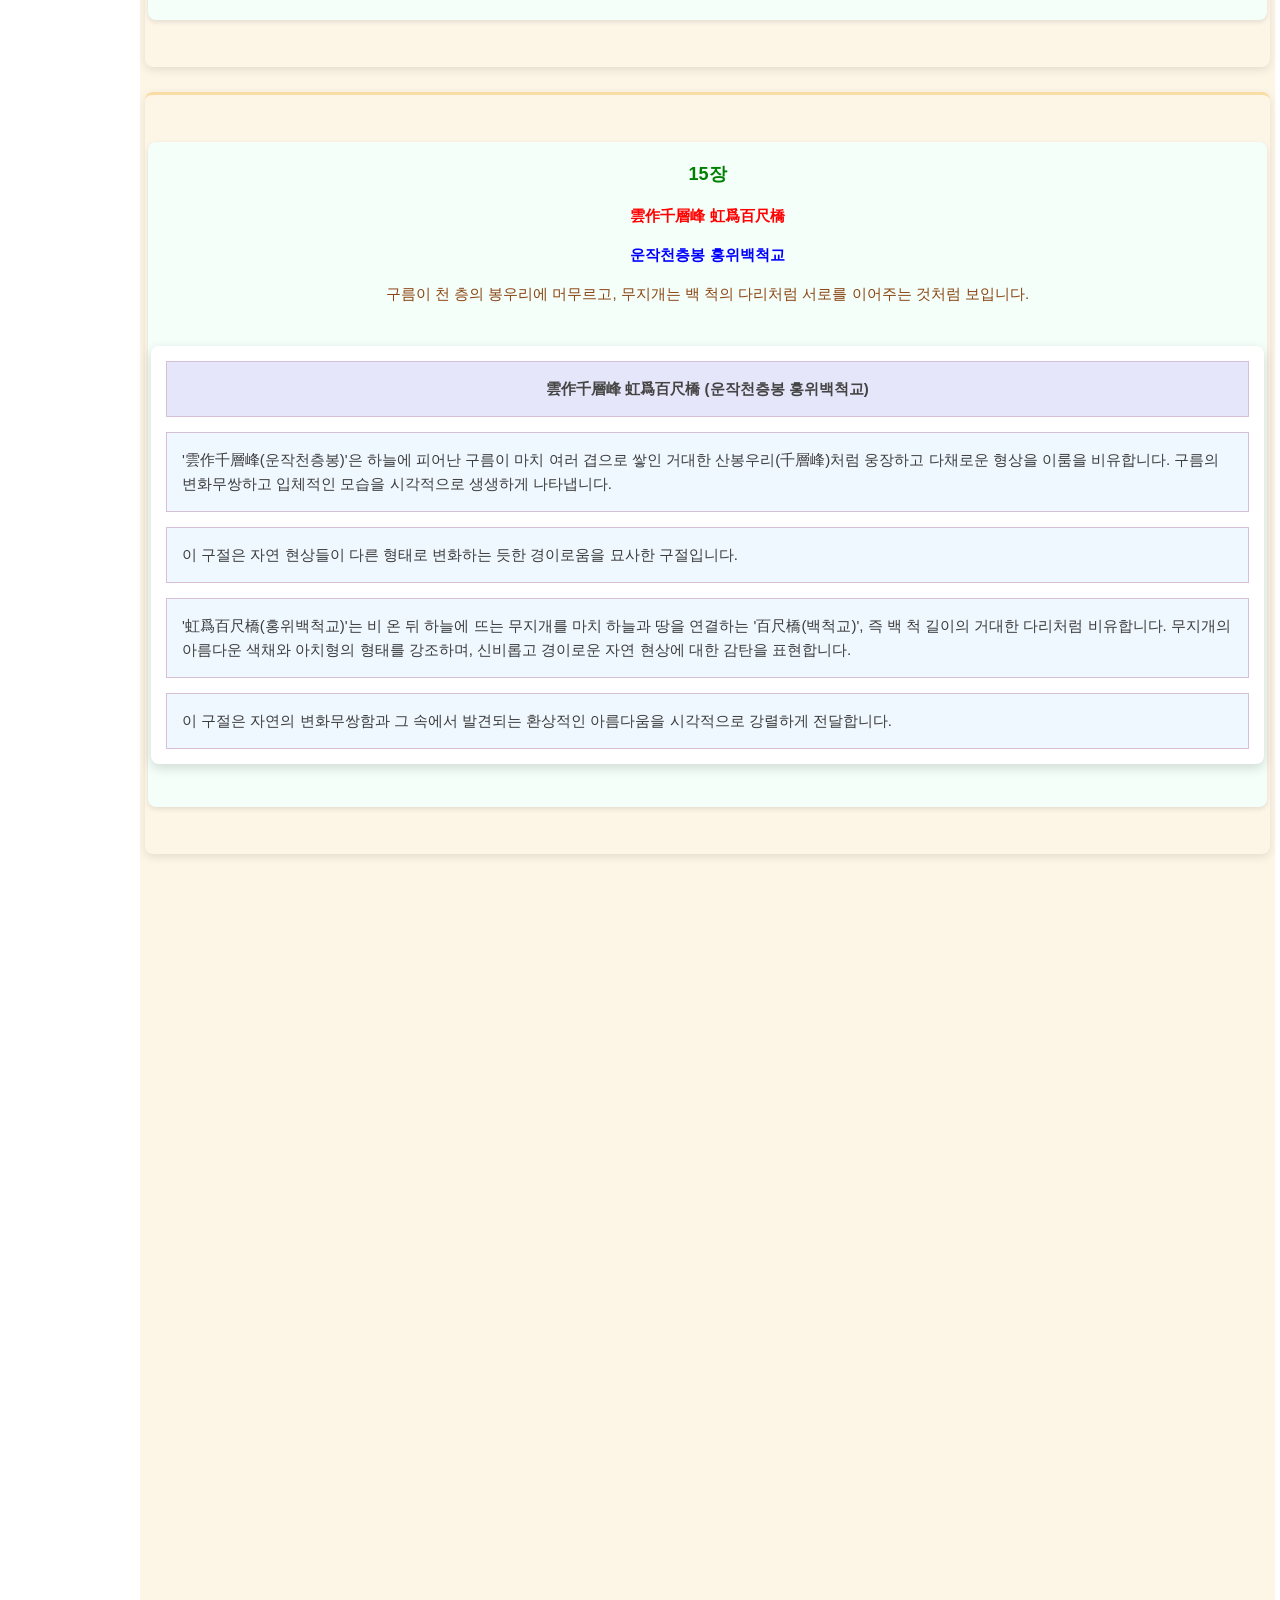
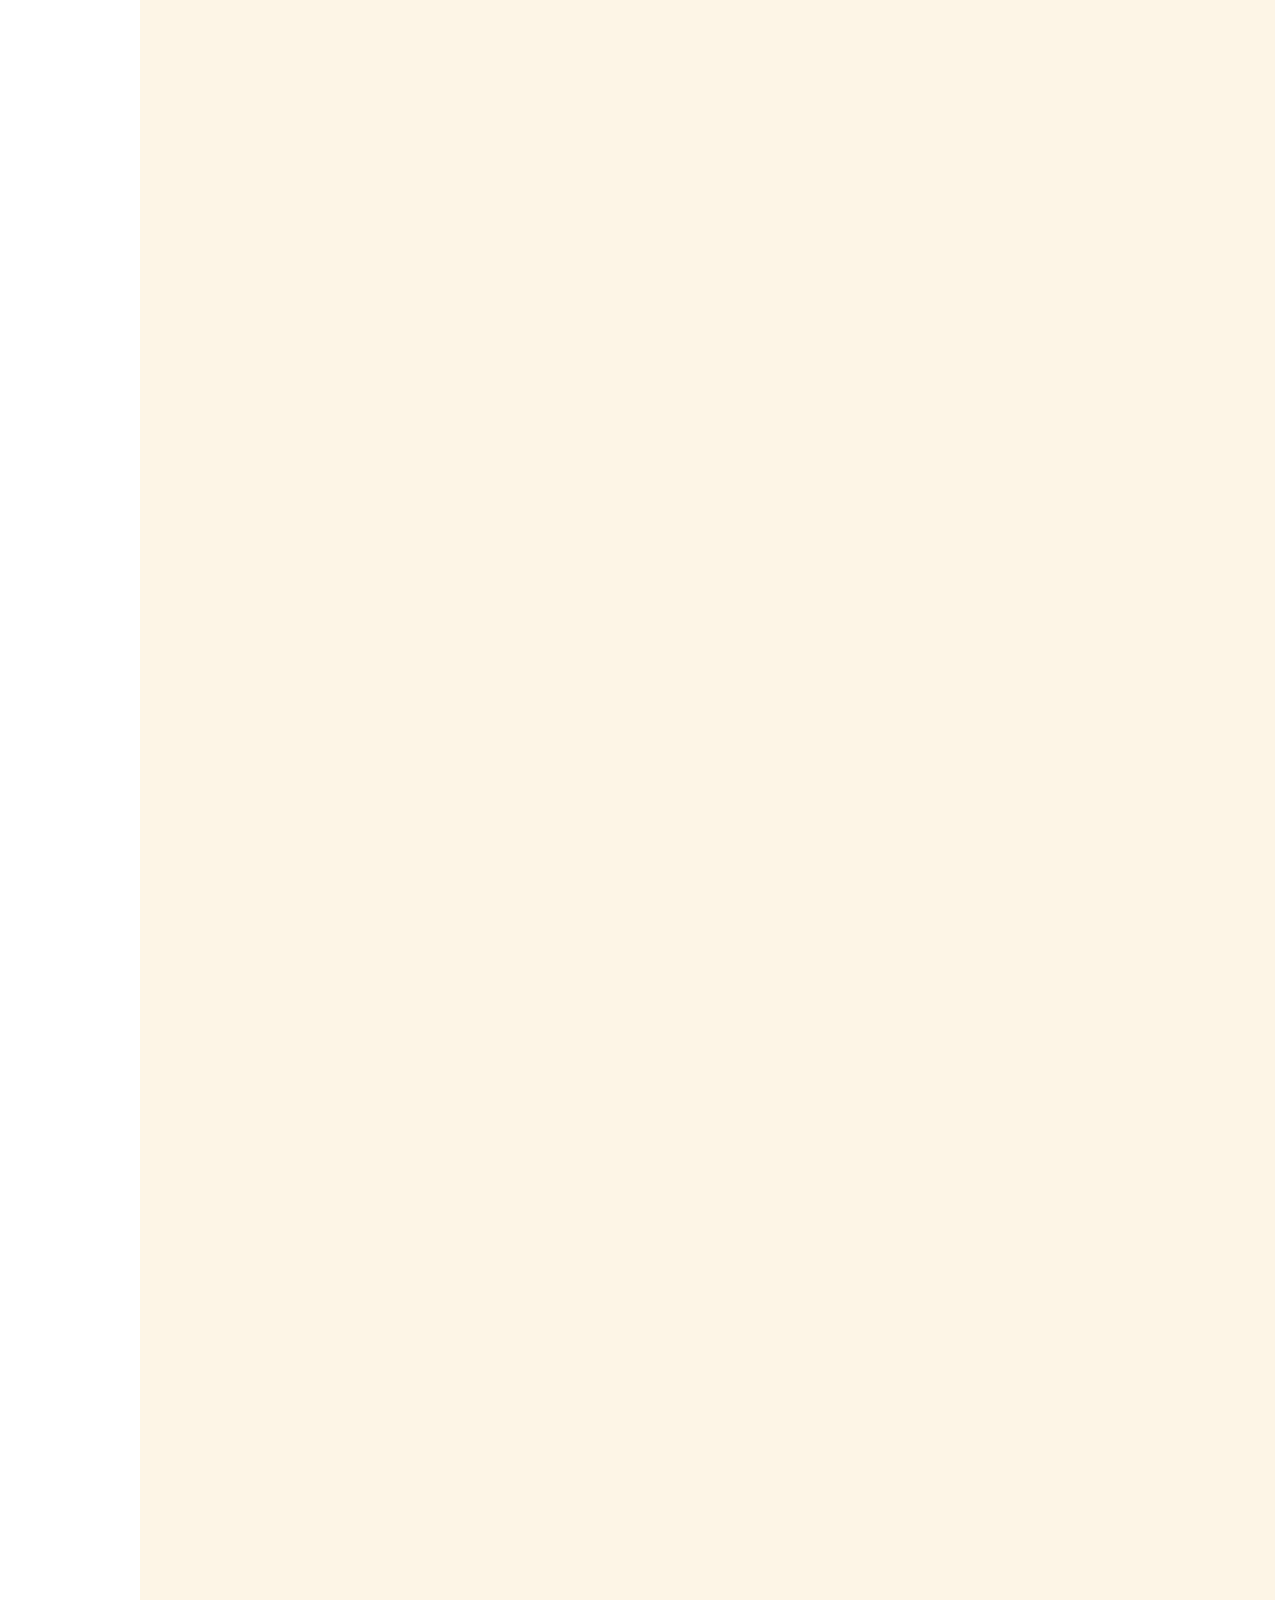
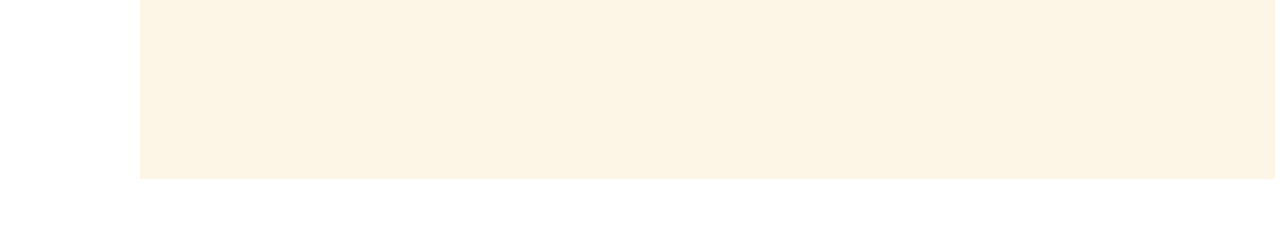
==== commit 477a3bd2: "추구집 웹사이트 광고 관련 업데이트" ====
--- a/contents-1.html
+++ b/contents-1.html
@@ -587,14 +587,15 @@
     </div>
 
     <ins class="kakao_ad_area" style="display:none; position: fixed; top: 0px; left: 0%;"
-      data-ad-unit = "DAN-0VAE9ZMt1BImuH0J"
-      data-ad-width = "320"
-      data-ad-height = "50"
+      data-ad-unit = "DAN-2fNtrs1XTFONMGNM"
+      data-ad-width = "728"
+      data-ad-height = "90"
     >
     </ins>
+
   </div>
 
-    <script type="text/javascript" charset="utf-8" src="https://t1.daumcdn.net/kas/static/ba.min.js"></script>
+    <script type="text/javascript" charset="utf-8" src="https://t1.daumcdn.net/kas/static/ba.min.js" async></script>
     <script src="JavaScript.js"></script> 
 </body>
 </html>
--- a/style.css
+++ b/style.css
@@ -13,8 +13,8 @@
 h1 {
     color: #853C3C; /* 제목 색상 */
     text-align: center; /* 가운데 정렬 */
-    margin-top: 40px; /* 상단 여백 */
-    margin-bottom: 30px; /* 하단 여백 */
+    margin-top: 20px; /* 상단 여백 */
+    margin-bottom: 20px; /* 하단 여백 */
     font-size: 2.5em; /* 반응형을 고려한 상대적 크기 */
 }
 
@@ -24,7 +24,7 @@
     width: 140px; /* 너비 고정 */
     position: fixed; /* 고정 위치 */
     z-index: 100; /* 다른 요소 위에 오도록 z-index 설정 (기존 1에서 변경) */
-    top: 50px;
+    top: 92px;
     left: 0px;
     background-color: #FFF0F0; /* 배경색 (라벤더 블러쉬 계열) */
     overflow-x: hidden; /* 가로 스크롤 방지 */
@@ -51,6 +51,7 @@
 /* 메인 콘텐츠 영역 */
 .main {
     margin-left: 135px; /* 사이드바 너비만큼 왼쪽 여백 */
+    margin-top: 42px;
     padding: 48px 5px; /* 내부 여백 조정 (기존 0px 10px에서 변경) */
     font-size: 1em; /* 기본 폰트 크기 대비 상대적 크기 (기존 28px에서 변경) */
 }
@@ -278,12 +279,13 @@
         width: 100%;
         height: auto;
         position: relative; /* 고정 대신 상대 위치로 변경하여 콘텐츠 흐름을 방해하지 않음 */
-        padding-top: 0;
+        padding-top: 20px;
+        padding-bottom: 20px;
         box-shadow: none;
     }
     .sidenav a {
         float: left; /* 메뉴 항목을 가로로 배열 */
-        font-size: 16px;
+        font-size: 18px;
         padding: 8px 10px;
     }
     .main {
@@ -306,17 +308,18 @@
     .sidenav {
         width: 100%;
         height: auto;
-        position: relative;
-        padding-top: 0;
+        position: relative; /* 고정 대신 상대 위치로 변경하여 콘텐츠 흐름을 방해하지 않음 */
+        padding-top: 20px;
+        padding-bottom: 20px;
         box-shadow: none;
     }
     .sidenav a {
-        float: left;
-        font-size: 14px;
-        padding: 6px 8px;
+        float: left; /* 메뉴 항목을 가로로 배열 */
+        font-size: 18px;
+        padding: 8px 10px;
     }
     .main {
-        margin-left: 0;
+        margin-left: 0; /* 사이드바가 위로 올라가므로 왼쪽 마진 제거 */
     }
     /* 작은 화면에서 테이블 스크롤 가능하게 */
     table {
